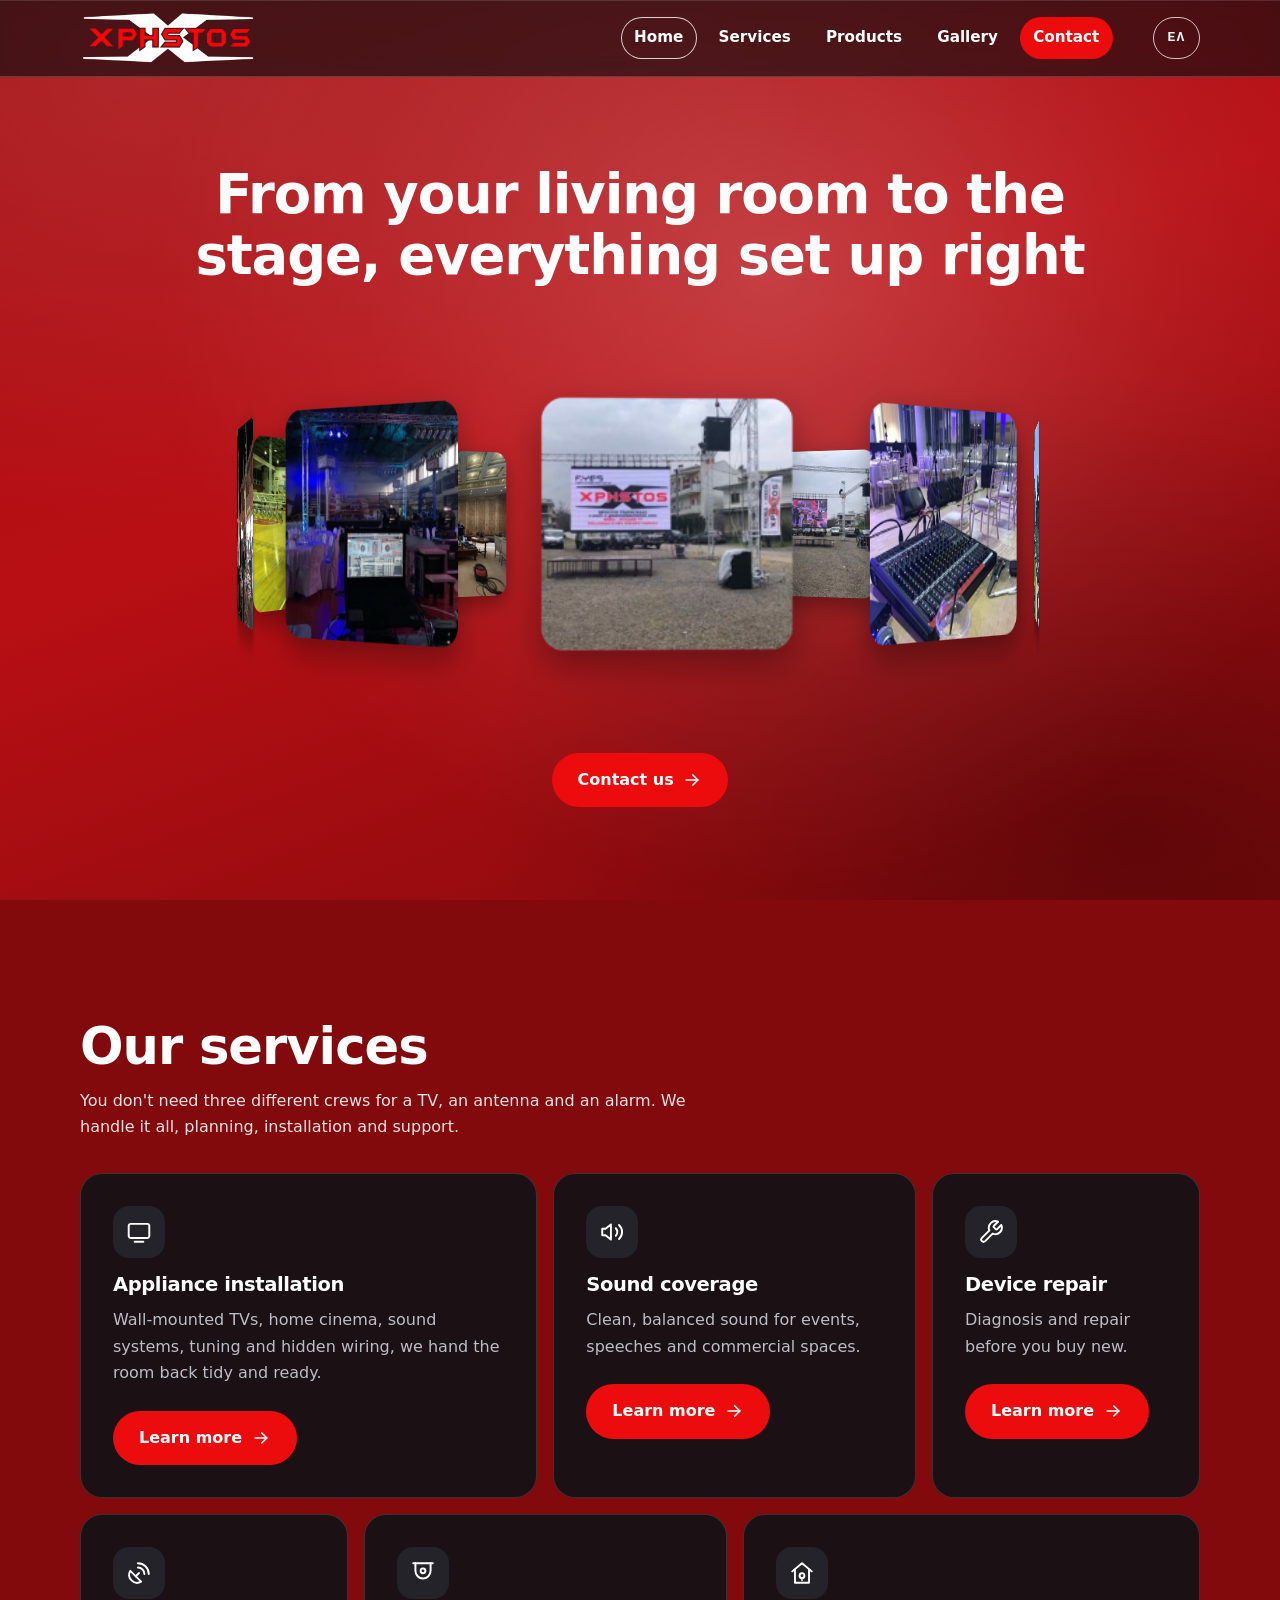
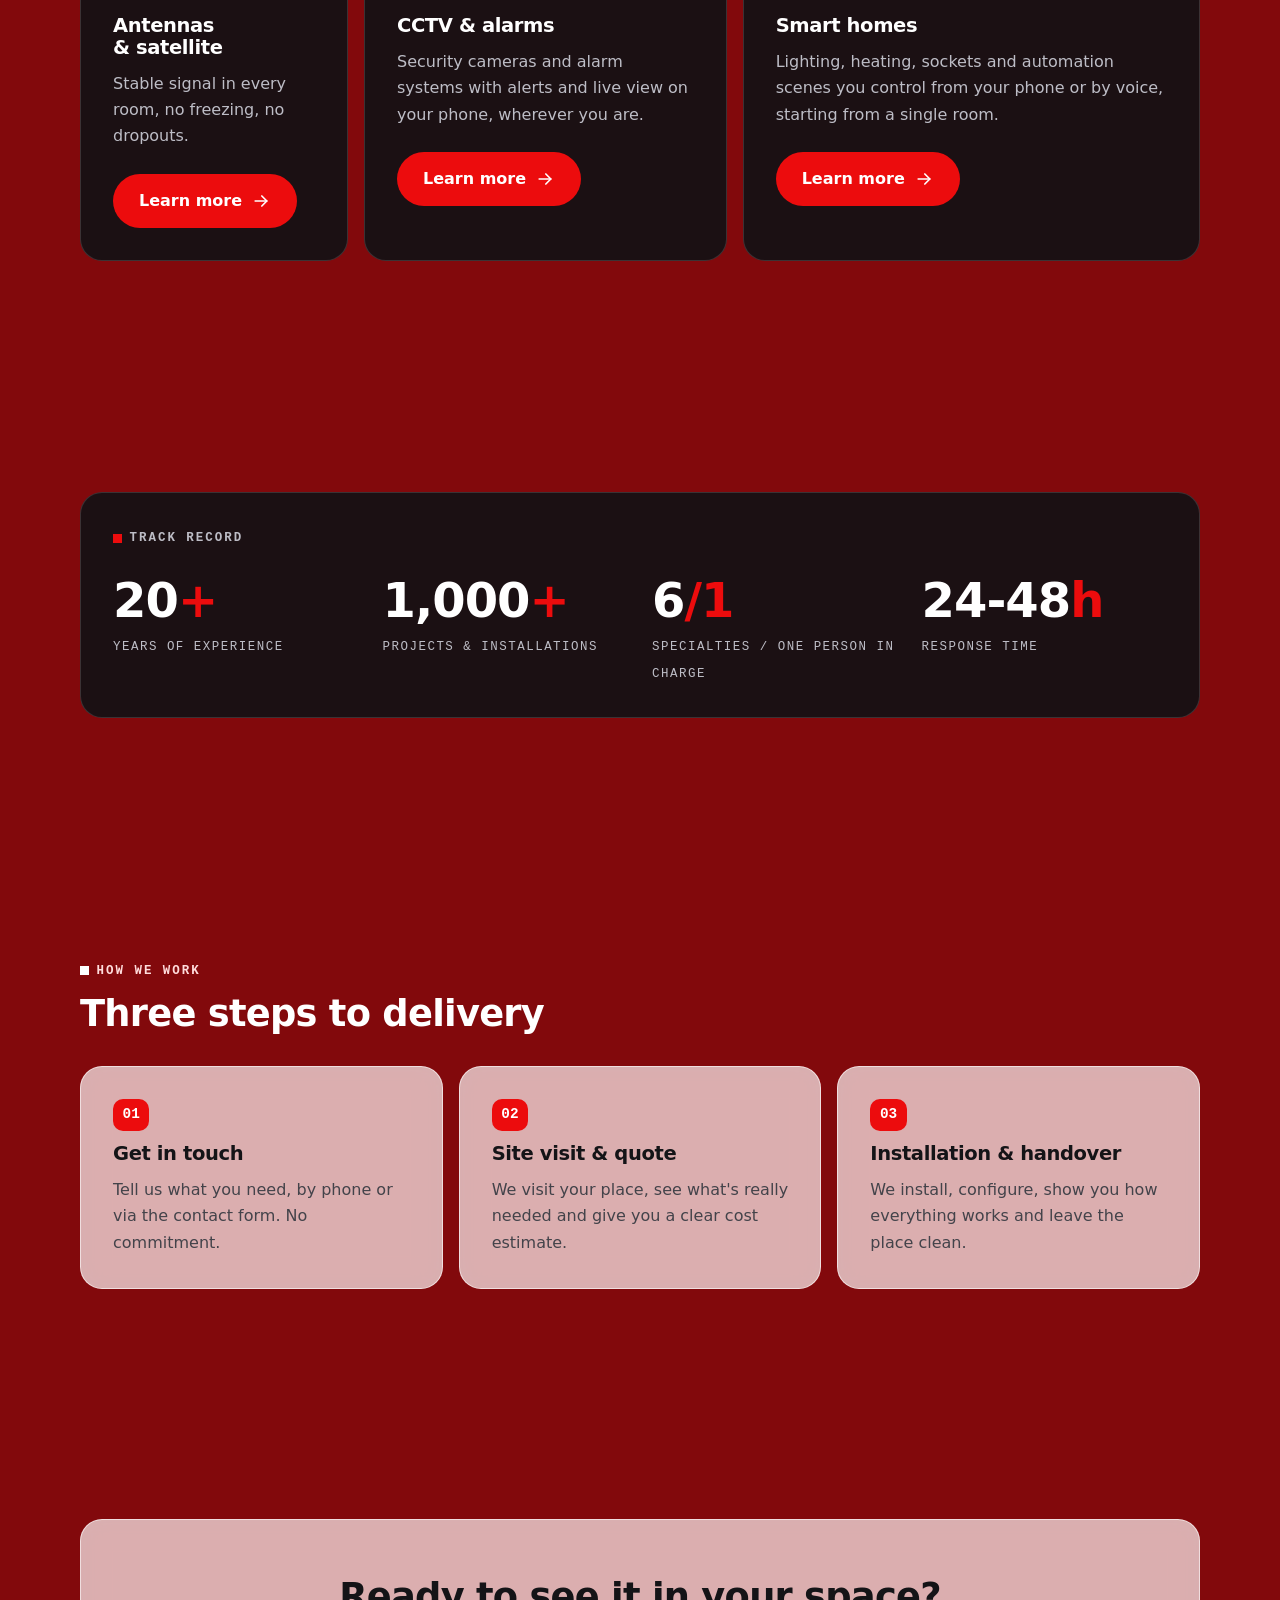
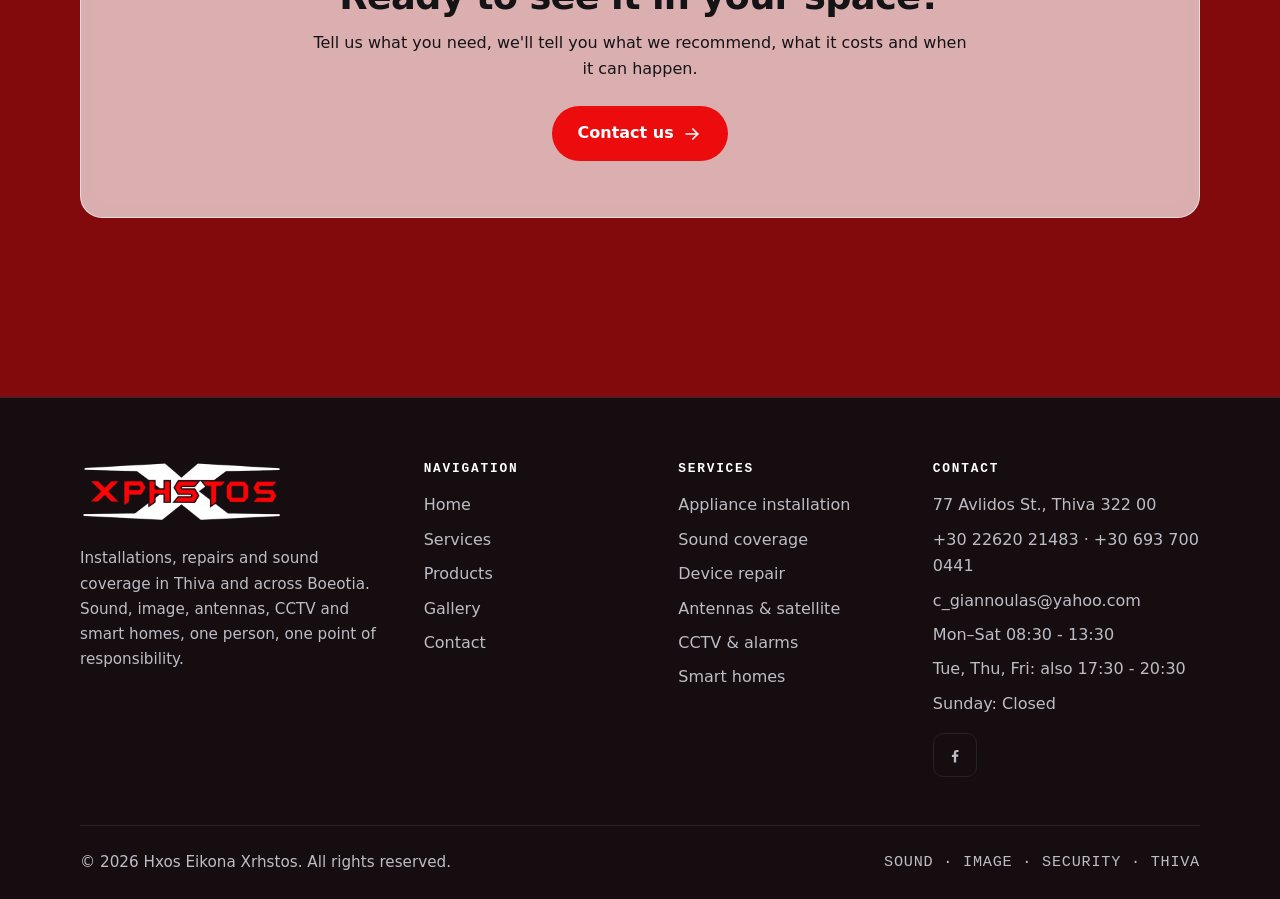
==== en/index.html @ 1051becd "Βελτιστοποίηση για αδύναμες συσκευές + συμβατότητα παλιών browsers Δοκιμές: 320/375/768/1024/1440px," ====
<!DOCTYPE html>
<html lang="en">
<head>
  <meta charset="UTF-8">
  <meta name="viewport" content="width=device-width, initial-scale=1">
  <title>Hxos Eikona Xrhstos | Appliance Installation, Antennas, CCTV &amp; Smart Homes in Thiva</title>
  <meta name="description" content="Appliance installation, sound coverage, device repair service, antenna &amp; satellite installation, CCTV, alarms and smart homes in Thiva and across Boeotia, Greece. Free on-site estimate - contact us.">
  <meta name="keywords" content="appliance installation, sound coverage, device repair service, antenna installation, satellite systems, cctv alarm, smart home, technician Thiva, Boeotia, Greece, εγκατάσταση συσκευών, ηχητικές καλύψεις, σέρβις συσκευών, κεραίες, δορυφορικά, έξυπνα σπίτια">
  <meta property="og:type" content="website">
  <meta property="og:locale" content="en_US">
  <meta property="og:title" content="Hxos Eikona Xrhstos - Sound, Image &amp; Security in Thiva">
  <meta property="og:description" content="Installations, sound coverage, repairs, antennas &amp; satellite, CCTV, alarms and smart homes in Thiva and Boeotia.">
  <meta property="og:image" content="https://nickkol191-create.github.io/hxos_eikona_xrhstos/assets/og-image.jpg">
  <meta property="og:image:width" content="1200">
  <meta property="og:image:height" content="630">
  <link rel="icon" type="image/png" href="../assets/favicon.png">
  <link rel="apple-touch-icon" href="../assets/apple-touch-icon.png">
  <link rel="stylesheet" href="../styles.css">
  <link rel="alternate" hreflang="el" href="../index.html">
  <link rel="alternate" hreflang="en" href="index.html">
  <script type="application/ld+json">
  {
    "@context": "https://schema.org",
    "@type": "LocalBusiness",
    "name": "Hxos Eikona Xrhstos",
    "alternateName": "Ήχος Εικόνα Χρήστος",
    "description": "Appliance installation, sound coverage, device repair, antenna & satellite installation, CCTV alarm systems and smart homes in Thiva, Boeotia, Greece.",
    "image": "https://nickkol191-create.github.io/hxos_eikona_xrhstos/assets/og-image.jpg",
    "telephone": "+30-22620-21483",
    "email": "c_giannoulas@yahoo.com",
    "priceRange": "€€",
    "address": {
      "@type": "PostalAddress",
      "streetAddress": "Avlidos 77",
      "addressLocality": "Thiva",
      "postalCode": "322 00",
      "addressCountry": "GR"
    },
    "geo": { "@type": "GeoCoordinates", "latitude": 38.3253, "longitude": 23.3185 },
    "areaServed": ["Thiva", "Livadeia", "Chalkida", "Schimatari", "Oinofyta", "Boeotia"],
    "openingHoursSpecification": [
      { "@type": "OpeningHoursSpecification", "dayOfWeek": ["Monday","Tuesday","Wednesday","Thursday","Friday","Saturday"], "opens": "08:30", "closes": "13:30" },
      { "@type": "OpeningHoursSpecification", "dayOfWeek": ["Tuesday","Thursday","Friday"], "opens": "17:30", "closes": "20:30" }
    ],
    "hasOfferCatalog": {
      "@type": "OfferCatalog",
      "name": "Services",
      "itemListElement": [
        { "@type": "Offer", "itemOffered": { "@type": "Service", "name": "Appliance & AV installation" } },
        { "@type": "Offer", "itemOffered": { "@type": "Service", "name": "Sound coverage for events" } },
        { "@type": "Offer", "itemOffered": { "@type": "Service", "name": "Device repair service" } },
        { "@type": "Offer", "itemOffered": { "@type": "Service", "name": "Antenna & satellite installation" } },
        { "@type": "Offer", "itemOffered": { "@type": "Service", "name": "CCTV & alarm systems" } },
        { "@type": "Offer", "itemOffered": { "@type": "Service", "name": "Smart homes" } }
      ]
    }
  }
  </script>
</head>
<body>
  <a class="skip-link" href="#main">Skip to content</a>

  <header class="site-header">
    <div class="container header-bar">
      <a class="brand" href="index.html" aria-label="Hxos Eikona Xrhstos - Home">
        <img src="../assets/logo-white.png" alt="Logo: Eikona - Hxos Xrhstos, Thiva" width="1804" height="534">
      </a>
      <input type="checkbox" id="nav-toggle" class="nav-toggle-box" aria-label="Menu">
      <label for="nav-toggle" class="nav-toggle" aria-hidden="true">
        <svg viewBox="0 0 24 24" fill="none" stroke="currentColor" stroke-width="2.2" stroke-linecap="round" aria-hidden="true"><path d="M4 7h16"/><path d="M4 12h16"/><path d="M4 17h16"/></svg>
      </label>
      <nav class="site-nav" aria-label="Main menu">
        <ul>
          <li><a href="index.html" aria-current="page">Home</a></li>
          <li><a href="services.html">Services</a></li>
          <li><a href="products.html">Products</a></li>
          <li><a href="gallery.html">Gallery</a></li>
          <li><a class="nav-cta" href="contact.html">Contact</a></li>
          <li class="nav-lang"><a class="lang-switch" href="../index.html" lang="el" hreflang="el" aria-label="Προβολή στα Ελληνικά">ΕΛ</a></li>
        </ul>
      </nav>
    </div>
  </header>

  <main id="main">

    <!-- ===== HERO ===== -->
    <section class="hero container hero-open" aria-labelledby="hero-title">
      <h1 id="hero-title">From your living room to the stage, everything set up right</h1>

          <div class="hero-carousel" role="group" aria-label="Photos from our projects, drag to rotate">
            <div class="hc-ring">
              <button class="hc-face" type="button" style="--i: 0" data-full="../assets/photos/IMG_2570.JPEG"><img src="../assets/photos/thumbs/sm/IMG_2570.jpg" srcset="../assets/photos/thumbs/sm/IMG_2570.jpg 360w, ../assets/photos/thumbs/IMG_2570.jpg 720w" sizes="(min-width: 640px) 180px, 112px" alt="Outdoor LED screen rigged on truss" width="720" height="540" decoding="async"></button>
              <button class="hc-face" type="button" style="--i: 1" data-full="../assets/photos/IMG_2572.JPEG"><img src="../assets/photos/thumbs/sm/IMG_2572.jpg" srcset="../assets/photos/thumbs/sm/IMG_2572.jpg 360w, ../assets/photos/thumbs/IMG_2572.jpg 720w" sizes="(min-width: 640px) 180px, 112px" alt="Sound mixing console in a reception hall" width="540" height="720" decoding="async"></button>
              <button class="hc-face" type="button" style="--i: 2" data-full="../assets/photos/IMG_2584.JPEG"><img src="../assets/photos/thumbs/sm/IMG_2584.jpg" srcset="../assets/photos/thumbs/sm/IMG_2584.jpg 360w, ../assets/photos/thumbs/IMG_2584.jpg 720w" sizes="(min-width: 640px) 180px, 112px" alt="Projection screen at an open-air cultural event in Thiva" width="720" height="540" decoding="async"></button>
              <button class="hc-face" type="button" style="--i: 3" data-full="../assets/photos/IMG_2581.JPEG"><img src="../assets/photos/thumbs/sm/IMG_2581.jpg" srcset="../assets/photos/thumbs/sm/IMG_2581.jpg 360w, ../assets/photos/thumbs/IMG_2581.jpg 720w" sizes="(min-width: 640px) 180px, 112px" fetchpriority="low" alt="Ajax alarm system in white with an outdoor siren" width="540" height="720" decoding="async"></button>
              <button class="hc-face" type="button" style="--i: 4" data-full="../assets/photos/IMG_2571.JPEG"><img src="../assets/photos/thumbs/sm/IMG_2571.jpg" srcset="../assets/photos/thumbs/sm/IMG_2571.jpg 360w, ../assets/photos/thumbs/IMG_2571.jpg 720w" sizes="(min-width: 640px) 180px, 112px" fetchpriority="low" alt="Outdoor LED screen with line array speakers at an event" width="720" height="540" decoding="async"></button>
              <button class="hc-face" type="button" style="--i: 5" data-full="../assets/photos/IMG_2583.JPEG"><img src="../assets/photos/thumbs/sm/IMG_2583.jpg" srcset="../assets/photos/thumbs/sm/IMG_2583.jpg 360w, ../assets/photos/thumbs/IMG_2583.jpg 720w" sizes="(min-width: 640px) 180px, 112px" fetchpriority="low" alt="DJ booth with speakers and a Let's Party neon sign" width="540" height="720" decoding="async"></button>
              <button class="hc-face" type="button" style="--i: 6" data-full="../assets/photos/IMG_2568.JPEG"><img src="../assets/photos/thumbs/sm/IMG_2568.jpg" srcset="../assets/photos/thumbs/sm/IMG_2568.jpg 360w, ../assets/photos/thumbs/IMG_2568.jpg 720w" sizes="(min-width: 640px) 180px, 112px" fetchpriority="low" alt="Video wall installation in an event hall" width="720" height="540" decoding="async"></button>
              <button class="hc-face" type="button" style="--i: 7" data-full="../assets/photos/IMG_2576.JPEG"><img src="../assets/photos/thumbs/sm/IMG_2576.jpg" srcset="../assets/photos/thumbs/sm/IMG_2576.jpg 360w, ../assets/photos/thumbs/IMG_2576.jpg 720w" sizes="(min-width: 640px) 180px, 112px" fetchpriority="low" alt="Truss towers with lighting and an LED screen in an indoor arena" width="540" height="720" decoding="async"></button>
              <button class="hc-face" type="button" style="--i: 8" data-full="../assets/photos/IMG_2579.JPEG"><img src="../assets/photos/thumbs/sm/IMG_2579.jpg" srcset="../assets/photos/thumbs/sm/IMG_2579.jpg 360w, ../assets/photos/thumbs/IMG_2579.jpg 720w" sizes="(min-width: 640px) 180px, 112px" alt="Building truss towers for an outdoor event at night" width="540" height="720" decoding="async"></button>
              <button class="hc-face" type="button" style="--i: 9" data-full="../assets/photos/IMG_2577.JPEG"><img src="../assets/photos/thumbs/sm/IMG_2577.jpg" srcset="../assets/photos/thumbs/sm/IMG_2577.jpg 360w, ../assets/photos/thumbs/IMG_2577.jpg 720w" sizes="(min-width: 640px) 180px, 112px" alt="Lighting, sound and DJ set at a sports event with a ring" width="720" height="540" decoding="async"></button>
            </div>
          </div>

      <div class="hero-cta">
        <a class="btn" href="contact.html">Contact us
          <svg viewBox="0 0 24 24" fill="none" stroke="currentColor" stroke-width="2" stroke-linecap="round" stroke-linejoin="round" aria-hidden="true"><path d="M5 12h14"/><path d="m13 6 6 6-6 6"/></svg>
        </a>
      </div>
    </section>

    <!-- ===== SERVICES BENTO ===== -->
    <section class="section container" aria-labelledby="services-title">
      <div class="section-head section-head-xl">
        <h2 id="services-title">Our services</h2>
        <p>You don't need three different crews for a TV, an antenna and an alarm. We handle it all, planning, installation and support.</p>
      </div>

      <div class="bento">
        <details class="tile tile-dark d5 svc-card" open>
          <summary class="svc-head"><span class="svc-row">
          <span class="icon-box" aria-hidden="true">
            <svg viewBox="0 0 24 24" fill="none" stroke="currentColor" stroke-width="1.8" stroke-linecap="round" stroke-linejoin="round"><rect x="2.5" y="4.5" width="19" height="13" rx="2"/><path d="M8 21h8"/></svg>
          </span>
          <h3>Appliance installation</h3>
          <svg class="svc-arrow" viewBox="0 0 24 24" fill="none" stroke="currentColor" stroke-width="2.2" stroke-linecap="round" stroke-linejoin="round" aria-hidden="true"><path d="m6 9 6 6 6-6"/></svg>
          </span></summary>
          <p class="muted">Wall-mounted TVs, home cinema, sound systems, tuning and hidden wiring, we hand the room back tidy and ready.</p>
          <a class="btn" href="services.html#appliance-installation">Learn more
            <svg viewBox="0 0 24 24" fill="none" stroke="currentColor" stroke-width="2" stroke-linecap="round" stroke-linejoin="round" aria-hidden="true"><path d="M5 12h14"/><path d="m13 6 6 6-6 6"/></svg>
          </a>
        </details>

        <details class="tile tile-dark d4 svc-card" open>
          <summary class="svc-head"><span class="svc-row">
          <span class="icon-box" aria-hidden="true">
            <svg viewBox="0 0 24 24" fill="none" stroke="currentColor" stroke-width="1.8" stroke-linecap="round" stroke-linejoin="round"><path d="M11 5 6 9H3v6h3l5 4z"/><path d="M15.5 8.5a5 5 0 0 1 0 7"/><path d="M18.5 5.5a9 9 0 0 1 0 13"/></svg>
          </span>
          <h3>Sound coverage</h3>
          <svg class="svc-arrow" viewBox="0 0 24 24" fill="none" stroke="currentColor" stroke-width="2.2" stroke-linecap="round" stroke-linejoin="round" aria-hidden="true"><path d="m6 9 6 6 6-6"/></svg>
          </span></summary>
          <p class="muted">Clean, balanced sound for events, speeches and commercial spaces.</p>
          <a class="btn" href="services.html#sound-coverage">Learn more
            <svg viewBox="0 0 24 24" fill="none" stroke="currentColor" stroke-width="2" stroke-linecap="round" stroke-linejoin="round" aria-hidden="true"><path d="M5 12h14"/><path d="m13 6 6 6-6 6"/></svg>
          </a>
        </details>

        <details class="tile tile-dark d3 svc-card" open>
          <summary class="svc-head"><span class="svc-row">
          <span class="icon-box" aria-hidden="true">
            <svg viewBox="0 0 24 24" fill="none" stroke="currentColor" stroke-width="1.8" stroke-linecap="round" stroke-linejoin="round"><path d="M14.7 6.3a1 1 0 0 0 0 1.4l1.6 1.6a1 1 0 0 0 1.4 0l3.77-3.77a6 6 0 0 1-7.94 7.94l-6.91 6.91a2.12 2.12 0 0 1-3-3l6.91-6.91a6 6 0 0 1 7.94-7.94l-3.76 3.76z"/></svg>
          </span>
          <h3>Device repair</h3>
          <svg class="svc-arrow" viewBox="0 0 24 24" fill="none" stroke="currentColor" stroke-width="2.2" stroke-linecap="round" stroke-linejoin="round" aria-hidden="true"><path d="m6 9 6 6 6-6"/></svg>
          </span></summary>
          <p class="muted">Diagnosis and repair before you buy new.</p>
          <a class="btn" href="services.html#device-repair">Learn more
            <svg viewBox="0 0 24 24" fill="none" stroke="currentColor" stroke-width="2" stroke-linecap="round" stroke-linejoin="round" aria-hidden="true"><path d="M5 12h14"/><path d="m13 6 6 6-6 6"/></svg>
          </a>
        </details>

        <details class="tile tile-dark d3 svc-card" open>
          <summary class="svc-head"><span class="svc-row">
          <span class="icon-box" aria-hidden="true">
            <svg viewBox="0 0 24 24" fill="none" stroke="currentColor" stroke-width="1.8" stroke-linecap="round" stroke-linejoin="round"><path d="M4 10a7.31 7.31 0 0 0 10 10Z"/><path d="m9 15 3-3"/><path d="M17 13a6 6 0 0 0-6-6"/><path d="M21 13A10 10 0 0 0 11 3"/></svg>
          </span>
          <h3>Antennas &amp; satellite</h3>
          <svg class="svc-arrow" viewBox="0 0 24 24" fill="none" stroke="currentColor" stroke-width="2.2" stroke-linecap="round" stroke-linejoin="round" aria-hidden="true"><path d="m6 9 6 6 6-6"/></svg>
          </span></summary>
          <p class="muted">Stable signal in every room, no freezing, no dropouts.</p>
          <a class="btn" href="services.html#antennas-satellite">Learn more
            <svg viewBox="0 0 24 24" fill="none" stroke="currentColor" stroke-width="2" stroke-linecap="round" stroke-linejoin="round" aria-hidden="true"><path d="M5 12h14"/><path d="m13 6 6 6-6 6"/></svg>
          </a>
        </details>

        <details class="tile tile-dark d4 svc-card" open>
          <summary class="svc-head"><span class="svc-row">
          <span class="icon-box" aria-hidden="true">
            <svg viewBox="0 0 24 24" fill="none" stroke="currentColor" stroke-width="1.8" stroke-linecap="round" stroke-linejoin="round"><path d="M3 3h18"/><path d="M5 3v7a7 7 0 0 0 14 0V3"/><circle cx="12" cy="10" r="2.2"/></svg>
          </span>
          <h3>CCTV &amp; alarms</h3>
          <svg class="svc-arrow" viewBox="0 0 24 24" fill="none" stroke="currentColor" stroke-width="2.2" stroke-linecap="round" stroke-linejoin="round" aria-hidden="true"><path d="m6 9 6 6 6-6"/></svg>
          </span></summary>
          <p class="muted">Security cameras and alarm systems with alerts and live view on your phone, wherever you are.</p>
          <a class="btn" href="services.html#cctv-alarm">Learn more
            <svg viewBox="0 0 24 24" fill="none" stroke="currentColor" stroke-width="2" stroke-linecap="round" stroke-linejoin="round" aria-hidden="true"><path d="M5 12h14"/><path d="m13 6 6 6-6 6"/></svg>
          </a>
        </details>

        <details class="tile tile-dark d5 svc-card" open>
          <summary class="svc-head"><span class="svc-row">
          <span class="icon-box" aria-hidden="true">
            <svg viewBox="0 0 24 24" fill="none" stroke="currentColor" stroke-width="1.8" stroke-linecap="round" stroke-linejoin="round"><path d="m3 10.5 9-7.5 9 7.5"/><path d="M5.5 8.5V21h13V8.5"/><circle cx="12" cy="14.5" r="2.2"/><path d="M12 18.5v.01"/></svg>
          </span>
          <h3>Smart homes</h3>
          <svg class="svc-arrow" viewBox="0 0 24 24" fill="none" stroke="currentColor" stroke-width="2.2" stroke-linecap="round" stroke-linejoin="round" aria-hidden="true"><path d="m6 9 6 6 6-6"/></svg>
          </span></summary>
          <p class="muted">Lighting, heating, sockets and automation scenes you control from your phone or by voice, starting from a single room.</p>
          <a class="btn" href="services.html#smart-homes">Learn more
            <svg viewBox="0 0 24 24" fill="none" stroke="currentColor" stroke-width="2" stroke-linecap="round" stroke-linejoin="round" aria-hidden="true"><path d="M5 12h14"/><path d="m13 6 6 6-6 6"/></svg>
          </a>
        </details>
      </div>
    </section>

    <!-- ===== STATS ===== -->
    <section class="section container" aria-labelledby="stats-title">
      <div class="tile tile-dark">
        <p class="eyebrow">Track record</p>
        <h2 id="stats-title" class="visually-hidden">Our experience in numbers</h2>
        <div class="stats mt-4">
          <div class="stat"><b>20<em>+</em></b><span>Years of experience</span></div>
          <div class="stat"><b>1,000<em>+</em></b><span>Projects &amp; installations</span></div>
          <div class="stat"><b>6<em>/1</em></b><span>Specialties / one person in charge</span></div>
          <div class="stat"><b>24-48<em>h</em></b><span>Response time</span></div>
        </div>
      </div>
    </section>

    <!-- ===== MINI PROCESS ===== -->
    <section class="section container" aria-labelledby="process-title">
      <div class="section-head">
        <p class="eyebrow">How we work</p>
        <h2 id="process-title">Three steps to delivery</h2>
      </div>
      <div class="bento">
        <div class="tile d4">
          <span class="step-num">01</span>
          <h3>Get in touch</h3>
          <p class="muted">Tell us what you need, by phone or via the contact form. No commitment.</p>
        </div>
        <div class="tile d4">
          <span class="step-num">02</span>
          <h3>Site visit &amp; quote</h3>
          <p class="muted">We visit your place, see what's really needed and give you a clear cost estimate.</p>
        </div>
        <div class="tile d4">
          <span class="step-num">03</span>
          <h3>Installation &amp; handover</h3>
          <p class="muted">We install, configure, show you how everything works and leave the place clean.</p>
        </div>
      </div>
    </section>

    <!-- ===== CTA ===== -->
    <section class="section container" aria-labelledby="cta-title">
      <div class="tile cta-band">
        <h2 id="cta-title">Ready to see it in your space?</h2>
        <p>Tell us what you need, we'll tell you what we recommend, what it costs and when it can happen.</p>
        <div class="btn-row">
          <a class="btn" href="contact.html">Contact us
            <svg viewBox="0 0 24 24" fill="none" stroke="currentColor" stroke-width="2" stroke-linecap="round" stroke-linejoin="round" aria-hidden="true"><path d="M5 12h14"/><path d="m13 6 6 6-6 6"/></svg>
          </a>
        </div>
      </div>
    </section>

    <!-- full-size overlay for the hero carousel -->
    <div class="hc-overlay" role="dialog" aria-modal="true" aria-label="Full-size photo" hidden>
      <img src="" alt="">
      <button class="lb-close" type="button" aria-label="Close">
        <svg viewBox="0 0 24 24" fill="none" stroke="currentColor" stroke-width="2.2" stroke-linecap="round" aria-hidden="true"><path d="M6 6l12 12"/><path d="M18 6 6 18"/></svg>
      </button>
    </div>

  </main>

  <footer class="site-footer">
    <div class="container">
      <div class="footer-grid">
        <div>
          <span class="footer-logo"><img src="../assets/logo-white.png" alt="Logo: Eikona - Hxos Xrhstos" width="1804" height="534" loading="lazy"></span>
          <p>Installations, repairs and sound coverage in Thiva and across Boeotia. Sound, image, antennas, CCTV and smart homes, one person, one point of responsibility.</p>
        </div>
        <nav aria-label="Footer navigation">
          <h4>Navigation</h4>
          <ul>
            <li><a href="index.html">Home</a></li>
            <li><a href="services.html">Services</a></li>
            <li><a href="products.html">Products</a></li>
            <li><a href="gallery.html">Gallery</a></li>
            <li><a href="contact.html">Contact</a></li>
          </ul>
        </nav>
        <nav aria-label="Footer services">
          <h4>Services</h4>
          <ul>
            <li><a href="services.html#appliance-installation">Appliance installation</a></li>
            <li><a href="services.html#sound-coverage">Sound coverage</a></li>
            <li><a href="services.html#device-repair">Device repair</a></li>
            <li><a href="services.html#antennas-satellite">Antennas &amp; satellite</a></li>
            <li><a href="services.html#cctv-alarm">CCTV &amp; alarms</a></li>
            <li><a href="services.html#smart-homes">Smart homes</a></li>
          </ul>
        </nav>
        <div>
          <h4>Contact</h4>
          <ul>
            <li>77 Avlidos St., Thiva 322 00</li>
            <li><a href="tel:+302262021483">+30 22620 21483</a> · <a href="tel:+306937000441">+30 693 700 0441</a></li>
            <li><a href="mailto:c_giannoulas@yahoo.com">c_giannoulas@yahoo.com</a></li>
            <li>Mon–Sat 08:30 - 13:30</li>
            <li>Tue, Thu, Fri: also 17:30 - 20:30</li>
            <li>Sunday: Closed</li>
          </ul>
          <div class="social-row">
            <a href="https://www.facebook.com/hxosxristos/?locale=el_GR" target="_blank" rel="noopener" aria-label="Facebook">
              <svg viewBox="0 0 24 24" aria-hidden="true"><path fill="currentColor" d="M13.4 21v-6.9h2.3l.35-2.7H13.4V9.7c0-.78.22-1.31 1.34-1.31h1.43V5.97c-.25-.03-1.1-.11-2.08-.11-2.06 0-3.47 1.26-3.47 3.57v2.27H8.3v2.7h2.32V21Z"/></svg>
            </a>
          </div>
        </div>
      </div>
      <div class="footer-bottom">
        <p>© 2026 Hxos Eikona Xrhstos. All rights reserved.</p>
        <p class="mono">SOUND · IMAGE · SECURITY · THIVA</p>
      </div>
    </div>
  </footer>
  <script src="../assets/js/glass.js" defer></script>
  <script src="../assets/js/hero-carousel.js" defer></script>
</body>
</html>
---- styles.css ----
/* ============================================================
   ΗΧΟΣ ΕΙΚΟΝΑ ΧΡΗΣΤΟΣ - styles.css
   Bento grid · professional / minimalist · mobile-first
   ------------------------------------------------------------
   DESIGN TOKENS - swap in your own design-system values here.
   ============================================================ */

:root {
  /* ---- Colors ---------------------------------------------- */
  --clr-bg:            #f4f4f1;   /* page canvas */
  --clr-surface:       #ffffff;   /* bento cards */
  --clr-surface-soft:  #faf9f6;   /* quiet card variant */
  --clr-ink:           #141417;   /* primary text */
  --clr-ink-soft:      #52525a;   /* secondary text */
  --clr-line:          #e4e3dd;   /* hairline borders */
  --clr-accent:        #ec0c0d;   /* brand red (from the logo) */
  --clr-accent-deep:   #9e0b10;   /* red for small text / hover */
  --clr-accent-tint:   rgba(236, 12, 13, 0.07); /* icon chips */
  --clr-dark:          #141417;   /* dark tiles / footer */
  --clr-dark-soft:     #232329;   /* dark tile inner surfaces */
  --clr-on-dark:       #ffffff;
  --clr-on-dark-soft:  #bdbdc6;

  /* ---- Fonts ------------------------------------------------ */
  --font-display: "Segoe UI", system-ui, -apple-system, "Helvetica Neue", Arial, sans-serif;
  --font-body:    "Segoe UI", system-ui, -apple-system, "Helvetica Neue", Arial, sans-serif;
  --font-mono:    "Cascadia Code", Consolas, "SF Mono", "Courier New", monospace;

  /* ---- Spacing ---------------------------------------------- */
  --sp-1: 0.25rem;
  --sp-2: 0.5rem;
  --sp-3: 0.75rem;
  --sp-4: 1rem;
  --sp-5: 1.5rem;
  --sp-6: 2rem;
  --sp-7: 3rem;
  --sp-8: 4.5rem;
  --gap:  1rem;               /* bento grid gap */
  --container: 74rem;

  /* ---- Border radius ---------------------------------------- */
  --rad-sm:   10px;
  --rad-md:   16px;
  --rad-lg:   22px;
  --rad-pill: 999px;

  /* ---- Effects ----------------------------------------------- */
  --border: 1px solid var(--clr-line);
  --shadow-soft: 0 1px 2px rgba(20, 20, 23, 0.05), 0 10px 28px rgba(20, 20, 23, 0.07);
  --speed: 200ms;
}

/* ============================================================
   RESET / BASE
   ============================================================ */

*,
*::before,
*::after { box-sizing: border-box; }

* { margin: 0; }

@media (prefers-reduced-motion: no-preference) {
  html { scroll-behavior: smooth; }
}

body {
  font-family: var(--font-body);
  font-size: 1rem;
  line-height: 1.65;
  color: var(--clr-ink);
  background: var(--clr-bg);
  -webkit-font-smoothing: antialiased;
}

img,
svg { display: block; max-width: 100%; }

img { height: auto; }

a { color: var(--clr-accent-deep); text-underline-offset: 3px; }

a:hover { color: var(--clr-ink); }

ul[class],
ol[class],
.site-nav ul,
.site-footer ul { list-style: none; padding: 0; }

::selection { background: var(--clr-accent); color: #fff; }

:focus-visible {
  outline: 3px solid currentColor;
  outline-offset: 3px;
  border-radius: 4px;
}

@media (prefers-reduced-motion: reduce) {
  *,
  *::before,
  *::after {
    animation-duration: 0.01ms !important;
    transition-duration: 0.01ms !important;
  }
}

/* ============================================================
   TYPOGRAPHY
   ============================================================ */

h1, h2, h3, h4 {
  font-family: var(--font-display);
  line-height: 1.12;
  letter-spacing: -0.02em;
  font-weight: 800;
  text-wrap: balance;
}

h1 { font-size: clamp(2.1rem, 5.5vw, 3.4rem); }
h2 { font-size: clamp(1.6rem, 3.5vw, 2.3rem); }
h3 { font-size: 1.22rem; }
h4 { font-size: 1.05rem; }

p  { max-width: 65ch; }

.eyebrow {
  display: inline-flex;
  align-items: center;
  gap: 0.6em;
  font-family: var(--font-mono);
  font-size: 0.78rem;
  font-weight: 600;
  letter-spacing: 0.16em;
  text-transform: uppercase;
  color: var(--clr-accent-deep);
  margin-bottom: var(--sp-3);
}

.eyebrow::before {
  content: "";
  width: 9px;
  height: 9px;
  background: var(--clr-accent);
  flex-shrink: 0;
}

.visually-hidden {
  position: absolute;
  width: 1px;
  height: 1px;
  padding: 0;
  margin: -1px;
  overflow: hidden;
  clip: rect(0 0 0 0);
  white-space: nowrap;
  border: 0;
}

/* ============================================================
   LAYOUT HELPERS
   ============================================================ */

.container {
  max-width: var(--container);
  margin-inline: auto;
  padding-inline: clamp(1rem, 4vw, 2rem);
}

.section { padding-block: clamp(4rem, 9vw, 7.5rem); }

.section-head { max-width: 46rem; margin-bottom: var(--sp-6); }

.section-head p { margin-top: var(--sp-3); color: var(--clr-ink-soft); }

/* ============================================================
   SKIP LINK
   ============================================================ */

.skip-link {
  position: absolute;
  top: -100%;
  left: var(--sp-4);
  z-index: 100;
  background: var(--clr-ink);
  color: #fff;
  padding: var(--sp-3) var(--sp-5);
  border-radius: 0 0 var(--rad-sm) var(--rad-sm);
  text-decoration: none;
  font-weight: 700;
}

.skip-link:focus { top: 0; color: #fff; }

/* ============================================================
   HEADER / NAV
   ============================================================ */

.site-header {
  position: sticky;
  top: 0;
  z-index: 50;
  background: var(--clr-bg);
  border-bottom: var(--border);
}

.header-bar {
  display: flex;
  flex-wrap: wrap;
  align-items: center;
  gap: var(--sp-2) var(--sp-5);
  padding-block: var(--sp-3);
}

.brand { display: inline-flex; border-radius: var(--rad-sm); }

.brand img { height: 52px; width: auto; }

.site-nav { flex: 1 1 100%; }

.site-nav ul {
  display: flex;
  align-items: center;
  gap: var(--sp-1);
  overflow-x: auto;
  -webkit-overflow-scrolling: touch;
  padding-bottom: var(--sp-1);
}

.site-nav a {
  display: inline-block;
  white-space: nowrap;
  padding: 0.55rem 0.85rem;
  border-radius: var(--rad-pill);
  font-weight: 600;
  font-size: 0.95rem;
  text-decoration: none;
  color: var(--clr-ink);
  transition: background-color var(--speed), color var(--speed);
}

.site-nav a:hover { background: var(--clr-line); color: var(--clr-ink); }

.site-nav a[aria-current="page"] {
  color: var(--clr-accent-deep);
  box-shadow: inset 0 0 0 1px var(--clr-accent-deep);
}

.site-nav .nav-cta {
  background: var(--clr-accent);
  color: #fff;
}

.site-nav .nav-cta:hover { background: var(--clr-accent-deep); color: #fff; }

.site-nav .nav-cta[aria-current="page"] {
  color: #fff;
  box-shadow: inset 0 0 0 2px var(--clr-ink);
}

.site-nav .lang-switch {
  font-family: var(--font-mono);
  font-size: 0.82rem;
  font-weight: 700;
  letter-spacing: 0.08em;
  border: 1.5px solid var(--clr-ink);
  margin-left: var(--sp-2);
}

.site-nav .lang-switch:hover { background: var(--clr-ink); color: #fff; }

@media (min-width: 920px) {
  .site-nav { flex: 0 1 auto; margin-left: auto; }
  .site-nav ul { overflow: visible; padding-bottom: 0; }
}

/* ============================================================
   BUTTONS
   ============================================================ */

.btn {
  display: inline-flex;
  align-items: center;
  justify-content: center;
  gap: 0.55em;
  min-height: 48px;
  padding: 0.75rem 1.5rem;
  border-radius: var(--rad-pill);
  border: 2px solid transparent;
  font: inherit;
  font-weight: 700;
  text-decoration: none;
  cursor: pointer;
  background: var(--clr-accent);
  color: #fff;
  transition: background-color var(--speed), color var(--speed), border-color var(--speed);
}

.btn:hover { background: var(--clr-accent-deep); color: #fff; }

.btn svg { width: 20px; height: 20px; }

.btn-ghost {
  background: transparent;
  border-color: var(--clr-ink);
  color: var(--clr-ink);
}

.btn-ghost:hover { background: var(--clr-ink); color: #fff; }

.btn-light {
  background: #fff;
  color: var(--clr-ink);
}

.btn-light:hover { background: var(--clr-line); color: var(--clr-ink); }

.btn-row {
  display: flex;
  flex-wrap: wrap;
  gap: var(--sp-3);
  margin-top: var(--sp-5);
}

/* ============================================================
   BENTO GRID
   ============================================================ */

.bento {
  display: grid;
  gap: var(--gap);
  grid-template-columns: 1fr;
}

@media (min-width: 640px) {
  .bento { grid-template-columns: repeat(6, 1fr); }
  .bento > * { grid-column: span 6; }
  .t3 { grid-column: span 3 !important; }
  .d3, .d4 { grid-column: span 3 !important; }
}

@media (min-width: 1000px) {
  .bento { grid-template-columns: repeat(12, 1fr); }
  .bento > * { grid-column: span 12; }
  .d3  { grid-column: span 3 !important; }
  .d4  { grid-column: span 4 !important; }
  .d5  { grid-column: span 5 !important; }
  .d6  { grid-column: span 6 !important; }
  .d7  { grid-column: span 7 !important; }
  .d8  { grid-column: span 8 !important; }
  .d9  { grid-column: span 9 !important; }
  .d12 { grid-column: span 12 !important; }
  .rows2 { grid-row: span 2; }
}

/* ---- Tiles -------------------------------------------------- */

.tile {
  background: var(--clr-surface);
  border: var(--border);
  border-radius: var(--rad-lg);
  padding: clamp(1.25rem, 3vw, 2rem);
  transition: border-color var(--speed), box-shadow var(--speed);
}

.tile-soft { background: var(--clr-surface-soft); }

.tile-dark {
  background: var(--clr-dark);
  border-color: var(--clr-dark);
  color: var(--clr-on-dark);
}

.tile-dark .muted,
.tile-dark p { color: var(--clr-on-dark-soft); }

.tile-dark a { color: #fff; }

.tile-red {
  background: var(--clr-accent);
  border-color: var(--clr-accent);
  color: #fff;
}

.tile-red p { color: rgba(255, 255, 255, 0.88); }

.tile-img {
  padding: 0;
  overflow: hidden;
  min-height: 240px;
  position: relative;
}

.tile-img img {
  position: absolute;
  inset: 0;
  width: 100%;
  height: 100%;
  object-fit: cover;
}

.tile-link { display: block; text-decoration: none; color: inherit; cursor: pointer; }

a.tile:hover,
.tile-link:hover {
  border-color: var(--clr-ink);
  box-shadow: var(--shadow-soft);
  color: inherit;
}

.tile h2,
.tile h3 { margin-bottom: var(--sp-3); }

.tile p + p { margin-top: var(--sp-3); }

.muted { color: var(--clr-ink-soft); }

/* ---- Icon chip ---------------------------------------------- */

.icon-box {
  display: inline-flex;
  align-items: center;
  justify-content: center;
  width: 52px;
  height: 52px;
  border-radius: var(--rad-md);
  background: var(--clr-accent-tint);
  color: var(--clr-accent);
  margin-bottom: var(--sp-4);
}

.icon-box svg { width: 26px; height: 26px; }

.tile-dark .icon-box { background: var(--clr-dark-soft); color: #fff; }

/* ---- Text link with arrow ----------------------------------- */

.text-link {
  display: inline-flex;
  align-items: center;
  gap: 0.4em;
  font-weight: 700;
  text-decoration: none;
  color: var(--clr-accent-deep);
  margin-top: var(--sp-4);
}

.text-link svg { width: 18px; height: 18px; transition: translate var(--speed); }

.text-link:hover { color: var(--clr-ink); }

.text-link:hover svg { translate: 4px 0; }

/* ---- Chips --------------------------------------------------- */

.chip-row {
  display: flex;
  flex-wrap: wrap;
  gap: var(--sp-2);
}

.chip {
  display: inline-block;
  padding: 0.65rem 1.2rem;
  border: var(--border);
  border-radius: var(--rad-pill);
  background: var(--clr-surface);
  font-family: var(--font-mono);
  font-size: 0.98rem;
  text-decoration: none;
  color: var(--clr-ink);
  cursor: pointer;
  transition: border-color var(--speed), background-color var(--speed);
}

.tile-dark .chip { background: #fff; }

.chip:hover { border-color: var(--clr-accent); color: var(--clr-accent-deep); }

/* ============================================================
   HERO
   ============================================================ */

.hero {
  padding-top: clamp(3rem, 7vw, 5.5rem);
  padding-bottom: clamp(3rem, 8vw, 6rem);
}

.page-hero { padding-top: clamp(1.5rem, 4vw, 3rem); }

.page-hero .tile { padding: clamp(1.75rem, 4vw, 3rem); }

/* ============================================================
   STATS
   ============================================================ */

.stats {
  display: grid;
  gap: var(--sp-6) var(--sp-5);
  grid-template-columns: repeat(2, 1fr);
}

@media (min-width: 1000px) {
  .stats { grid-template-columns: repeat(4, 1fr); }
}

.stat b {
  display: block;
  font-family: var(--font-display);
  font-size: clamp(2.1rem, 4vw, 3rem);
  font-weight: 800;
  letter-spacing: -0.02em;
  line-height: 1;
  margin-bottom: var(--sp-2);
}

.stat b em { font-style: normal; color: var(--clr-accent); }

.stat span {
  font-family: var(--font-mono);
  font-size: 0.78rem;
  letter-spacing: 0.12em;
  text-transform: uppercase;
  color: var(--clr-on-dark-soft);
}

.tile:not(.tile-dark) .stat span { color: var(--clr-ink-soft); }

/* ============================================================
   PROCESS TIMELINE
   ============================================================ */

.timeline {
  counter-reset: step;
  display: grid;
  gap: var(--gap);
}

.timeline li {
  counter-increment: step;
  background: var(--clr-surface);
  border: var(--border);
  border-radius: var(--rad-md);
  padding: var(--sp-5);
}

.timeline li::before {
  content: "0" counter(step);
  display: inline-block;
  font-family: var(--font-mono);
  font-weight: 700;
  font-size: 0.9rem;
  color: #fff;
  background: var(--clr-accent);
  padding: 0.25rem 0.6rem;
  border-radius: var(--rad-sm);
  margin-bottom: var(--sp-3);
}

.timeline h3 { font-size: 1.05rem; margin-bottom: var(--sp-2); }

.timeline p { font-size: 0.95rem; color: var(--clr-ink-soft); }

@media (min-width: 640px) {
  .timeline { grid-template-columns: repeat(2, 1fr); }
}

@media (min-width: 1000px) {
  .timeline { grid-template-columns: repeat(5, 1fr); }
}

/* ============================================================
   FAQ (CSS-only accordion)
   ============================================================ */

.faq details {
  background: var(--clr-surface);
  border: var(--border);
  border-radius: var(--rad-md);
}

.faq details + details { margin-top: var(--sp-3); }

.faq summary {
  display: flex;
  align-items: center;
  justify-content: space-between;
  gap: var(--sp-4);
  padding: var(--sp-5);
  font-weight: 700;
  cursor: pointer;
  list-style: none;
  border-radius: inherit;
}

.faq summary::-webkit-details-marker { display: none; }

.faq summary::after {
  content: "+";
  font-family: var(--font-mono);
  font-size: 1.5rem;
  line-height: 1;
  color: var(--clr-accent);
  flex-shrink: 0;
}

.faq details[open] summary::after { content: "−"; }

.faq .faq-body {
  padding: 0 var(--sp-5) var(--sp-5);
  color: var(--clr-ink-soft);
}

/* ============================================================
   COMPARISON TABLE
   ============================================================ */

.table-scroll {
  overflow-x: auto;
  background: var(--clr-surface);
  border: var(--border);
  border-radius: var(--rad-lg);
}

.compare {
  width: 100%;
  min-width: 560px;
  border-collapse: collapse;
}

.compare th,
.compare td {
  padding: 0.95rem 1.25rem;
  text-align: left;
  border-bottom: var(--border);
}

.compare tbody tr:last-child th,
.compare tbody tr:last-child td { border-bottom: 0; }

.compare thead th {
  font-family: var(--font-mono);
  font-size: 0.78rem;
  letter-spacing: 0.12em;
  text-transform: uppercase;
  color: var(--clr-ink-soft);
}

.compare tbody th { font-weight: 600; }

.compare .col-us { background: var(--clr-accent-tint); }

.compare thead .col-us { color: var(--clr-accent-deep); }

.compare .yes { color: var(--clr-accent-deep); }

.compare .yes svg { width: 20px; height: 20px; }

.compare .no { color: var(--clr-ink-soft); }

/* ============================================================
   TESTIMONIALS
   ============================================================ */

.quote-tile { display: flex; flex-direction: column; }

.quote-tile blockquote {
  flex: 1;
  font-size: 1.02rem;
  color: var(--clr-ink);
}

.quote-tile blockquote::before {
  content: "“";
  display: block;
  font-family: var(--font-display);
  font-size: 2.6rem;
  font-weight: 800;
  line-height: 0.6;
  color: var(--clr-accent);
  margin-bottom: var(--sp-3);
}

.quote-tile figcaption {
  margin-top: var(--sp-4);
  padding-top: var(--sp-4);
  border-top: var(--border);
  font-family: var(--font-mono);
  font-size: 0.82rem;
  color: var(--clr-ink-soft);
}

.quote-tile figcaption b { color: var(--clr-ink); }

/* ============================================================
   FORMS
   ============================================================ */

.form-grid {
  display: grid;
  gap: var(--sp-4);
  grid-template-columns: 1fr;
}

@media (min-width: 640px) {
  .form-grid { grid-template-columns: 1fr 1fr; }
  .form-grid .full { grid-column: 1 / -1; }
}

.field label {
  display: block;
  font-weight: 700;
  font-size: 0.95rem;
  margin-bottom: var(--sp-2);
}

.field label .req { color: var(--clr-accent); }

.field input,
.field select,
.field textarea {
  width: 100%;
  font: inherit;
  color: var(--clr-ink);
  background: var(--clr-surface);
  border: 1.5px solid var(--clr-line);
  border-radius: var(--rad-sm);
  padding: 0.75rem 0.9rem;
  min-height: 48px;
  transition: border-color var(--speed);
}

.field textarea { min-height: 140px; resize: vertical; }

.field input:hover,
.field select:hover,
.field textarea:hover { border-color: var(--clr-ink-soft); }

.field input:focus-visible,
.field select:focus-visible,
.field textarea:focus-visible {
  outline: 3px solid var(--clr-accent);
  outline-offset: 1px;
  border-color: var(--clr-accent);
}

.form-note {
  font-size: 0.88rem;
  color: var(--clr-ink-soft);
  margin-top: var(--sp-3);
}

/* ---- Contact info list --------------------------------------- */

.info-list { display: grid; gap: var(--sp-4); }

.info-list li { display: flex; gap: var(--sp-4); align-items: flex-start; }

.info-list svg {
  width: 22px;
  height: 22px;
  flex-shrink: 0;
  margin-top: 3px;
  color: var(--clr-accent);
}

.info-list b { display: block; }

.info-list span,
.info-list a { color: var(--clr-ink-soft); }

/* ============================================================
   CTA BAND
   ============================================================ */

.cta-band {
  text-align: center;
  padding: clamp(2rem, 6vw, 3.5rem);
}

.cta-band h2 { margin-bottom: var(--sp-3); }

.cta-band p { margin-inline: auto; }

.cta-band .btn-row { justify-content: center; }

/* ============================================================
   NOTICE TILE (dashed)
   ============================================================ */

.tile-notice {
  border: 2px dashed var(--clr-accent);
  background: var(--clr-accent-tint);
}

.tile-notice h2,
.tile-notice h3 { color: var(--clr-accent-deep); }

/* ============================================================
   FOOTER
   ============================================================ */

.site-footer {
  background: var(--clr-dark);
  color: var(--clr-on-dark-soft);
  margin-top: clamp(2rem, 6vw, 4rem);
  padding-block: clamp(2.5rem, 6vw, 4rem) 0;
}

.footer-grid {
  display: grid;
  gap: var(--sp-6);
  grid-template-columns: 1fr;
  padding-bottom: var(--sp-7);
}

@media (min-width: 640px) {
  .footer-grid { grid-template-columns: 1fr 1fr; }
}

@media (min-width: 1000px) {
  .footer-grid { grid-template-columns: 1.4fr 1fr 1fr 1.2fr; }
}

.footer-logo {
  display: inline-block;
  background: #fff;
  border-radius: var(--rad-md);
  padding: var(--sp-3);
  margin-bottom: var(--sp-4);
}

.footer-logo img { height: 56px; width: auto; }

.site-footer h4 {
  color: #fff;
  font-family: var(--font-mono);
  font-size: 0.8rem;
  font-weight: 600;
  letter-spacing: 0.14em;
  text-transform: uppercase;
  margin-bottom: var(--sp-4);
}

.site-footer ul { display: grid; gap: var(--sp-2); }

.site-footer a { color: var(--clr-on-dark-soft); text-decoration: none; }

.site-footer a:hover { color: #fff; text-decoration: underline; }

.site-footer p { font-size: 0.95rem; }

.social-row {
  display: flex;
  gap: var(--sp-3);
  margin-top: var(--sp-4);
}

.social-row a {
  display: inline-flex;
  align-items: center;
  justify-content: center;
  width: 44px;
  height: 44px;
  border: 1px solid var(--clr-dark-soft);
  border-radius: var(--rad-sm);
  color: var(--clr-on-dark-soft);
  transition: border-color var(--speed), color var(--speed);
}

.social-row a:hover { border-color: var(--clr-accent); color: #fff; }

.social-row svg { width: 20px; height: 20px; }

.footer-bottom {
  border-top: 1px solid var(--clr-dark-soft);
  padding-block: var(--sp-5);
  display: flex;
  flex-wrap: wrap;
  gap: var(--sp-2) var(--sp-5);
  justify-content: space-between;
  font-size: 0.88rem;
}

.footer-bottom .mono { font-family: var(--font-mono); letter-spacing: 0.05em; }

/* ---- Step number badge (mini process) ------------------------ */

.step-num {
  display: inline-block;
  font-family: var(--font-mono);
  font-weight: 700;
  font-size: 0.9rem;
  color: #fff;
  background: var(--clr-accent);
  padding: 0.25rem 0.6rem;
  border-radius: var(--rad-sm);
  margin-bottom: var(--sp-3);
}

/* Red-on-dark fails contrast: lighten eyebrows inside dark tiles */
.tile-dark .eyebrow { color: var(--clr-on-dark-soft); }

.tile-red .eyebrow { color: #fff; }
.tile-red .eyebrow::before { background: #fff; }

/* ============================================================
   SMALL UTILITIES
   ============================================================ */

.mt-2 { margin-top: var(--sp-2); }
.mt-4 { margin-top: var(--sp-4); }
.mt-5 { margin-top: var(--sp-5); }
.mt-6 { margin-top: var(--sp-6); }
.mb-4 { margin-bottom: var(--sp-4); }

.list-check { display: grid; gap: var(--sp-2); }

.list-check li {
  display: flex;
  gap: var(--sp-3);
  align-items: flex-start;
}

.list-check svg {
  width: 20px;
  height: 20px;
  flex-shrink: 0;
  margin-top: 4px;
  color: var(--clr-accent);
}

/* ============================================================
   RED LIQUID-GLASS THEME + POLISH (overrides)
   ------------------------------------------------------------
   The cursor spotlight position (--mx/--my) is set by
   assets/js/glass.js; without JS it stays at the default spot.
   ============================================================ */

:root {
  --mx: 60vw;
  --my: 30vh;
  --glass-deep: #82090c;
  --glass-mid: #b80f14;
  /* secondary text darkened for readability on foggy glass */
  --clr-ink-soft: #43434a;
}

body { background: var(--glass-deep); }

body::before {
  content: "";
  position: fixed;
  top: 0;
  left: 0;
  width: 100vw;
  height: 100vh;   /* σταθερό στρώμα φόντου */
  height: 100lvh;  /* δεν αλλάζει μέγεθος όταν κρύβεται η μπάρα διεύθυνσης */
  z-index: -1;
  background:
    radial-gradient(1100px 750px at 12% 8%, rgba(255, 255, 255, 0.10), transparent 60%),
    radial-gradient(1000px 700px at 88% 92%, rgba(0, 0, 0, 0.30), transparent 65%),
    linear-gradient(160deg, #a30e12, var(--glass-mid) 45%, var(--glass-deep));
}

/* το φως που ακολουθεί τον κέρσορα: δικό του στρώμα που κινείται μόνο με
   transform (στον compositor, χωρίς repaint), και μόνο όπου υπάρχει ποντίκι */
@media (hover: hover) and (pointer: fine) {
  body::after {
    content: "";
    position: fixed;
    top: -900px;
    left: -900px;
    width: 1800px;
    height: 1800px;
    z-index: -1;
    pointer-events: none;
    transform: translate3d(var(--mx), var(--my), 0);
    will-change: transform;
    background: radial-gradient(circle 900px at center, rgba(255, 255, 255, 0.20), rgba(255, 255, 255, 0.05) 45%, transparent 70%);
  }
}

/* ---- glassy surfaces ----------------------------------------- */

.tile {
  background: rgba(255, 255, 255, 0.68);
  border-color: rgba(255, 255, 255, 0.6);
  -webkit-backdrop-filter: blur(14px) saturate(1.15);
  backdrop-filter: blur(14px) saturate(1.15);
}

.tile-soft { background: rgba(255, 255, 255, 0.58); }

.tile-dark {
  background: rgba(18, 18, 21, 0.92);
  border-color: rgba(255, 255, 255, 0.14);
}

.tile-red {
  background: var(--clr-accent-deep);
  border-color: rgba(255, 255, 255, 0.5);
}

.tile-notice {
  border: 2px dashed rgba(255, 255, 255, 0.85);
  background: rgba(255, 255, 255, 0.62);
  -webkit-backdrop-filter: blur(14px) saturate(1.15);
  backdrop-filter: blur(14px) saturate(1.15);
}

.faq details,
.timeline li,
.table-scroll { background: rgba(255, 255, 255, 0.72); }

.chip { background: rgba(255, 255, 255, 0.75); }

/* ---- text sitting directly on the red background -------------- */

.section-head h2 { color: #fff; }
.section-head p { color: rgba(255, 255, 255, 0.88); }
.section-head .eyebrow { color: #ffdcdc; }
.section-head .eyebrow::before { background: #fff; }

.section > .text-link { color: #fff; }
.section > .text-link:hover { color: rgba(255, 255, 255, 0.75); }

/* ---- header: whiteish glass ------------------------------------ */

.site-header {
  background: rgba(15, 15, 18, 0.68);
  -webkit-backdrop-filter: blur(10px) saturate(1.2);
  backdrop-filter: blur(10px) saturate(1.2);
  border-bottom: 1px solid rgba(255, 255, 255, 0.18);
  box-shadow: inset 0 1px 0 rgba(255, 255, 255, 0.12);
}

@media (min-width: 920px) {
  .site-nav ul { gap: var(--sp-2); }
  .site-nav .lang-switch { margin-left: var(--sp-6); }
}

.site-nav a { color: #fff; }
.site-nav a:hover { background: rgba(255, 255, 255, 0.14); color: #fff; }

.site-nav a[aria-current="page"] {
  color: #fff;
  box-shadow: inset 0 0 0 1px rgba(255, 255, 255, 0.8);
}

.site-nav .nav-cta { background: var(--clr-accent); color: #fff; }
.site-nav .nav-cta:hover { background: var(--clr-accent-deep); color: #fff; }

.site-nav .nav-cta[aria-current="page"] {
  color: #fff;
  box-shadow: inset 0 0 0 2px #fff;
}

.site-nav .lang-switch { border-color: rgba(255, 255, 255, 0.75); color: #fff; }
.site-nav .lang-switch:hover { background: #fff; color: var(--clr-ink); }

/* ---- mobile: hamburger menu ------------------------------------ */

.nav-toggle-box {
  position: absolute;
  opacity: 0;
  width: 48px;
  height: 48px;
}

.nav-toggle { display: none; }

@media (max-width: 919.98px) {
  .nav-toggle {
    display: inline-flex;
    align-items: center;
    justify-content: center;
    width: 48px;
    height: 48px;
    margin-left: auto;
    border: 1.5px solid rgba(255, 255, 255, 0.6);
    border-radius: var(--rad-sm);
    color: #fff;
    cursor: pointer;
    transition: background-color var(--speed);
  }

  .nav-toggle svg { width: 26px; height: 26px; }

  /* :focus πρώτα, ώστε παλιά Safari χωρίς :focus-visible να δείχνουν δαχτυλίδι */
  .nav-toggle-box:focus + .nav-toggle {
    outline: 3px solid #fff;
    outline-offset: 3px;
  }

  .nav-toggle-box:focus:not(:focus-visible) + .nav-toggle { outline: none; }

  .nav-toggle-box:focus-visible + .nav-toggle {
    outline: 3px solid #fff;
    outline-offset: 3px;
  }

  .nav-toggle-box:checked + .nav-toggle { background: rgba(255, 255, 255, 0.15); }

  .site-nav { display: none; }

  .nav-toggle-box:checked ~ .site-nav { display: block; }

  .site-nav ul {
    flex-direction: column;
    align-items: stretch;
    gap: 4px;
    padding: var(--sp-3) 0 var(--sp-4);
    overflow: visible;
  }

  .site-nav a {
    display: block;
    padding: 0.8rem 1rem;
    border-radius: var(--rad-sm);
  }

  /* language switch sits lower, separated from the page links */
  .site-nav .nav-lang {
    margin-top: var(--sp-5);
    padding-top: var(--sp-4);
    border-top: 1px solid rgba(255, 255, 255, 0.2);
  }

  .site-nav .lang-switch {
    display: inline-block;
    margin-left: 0;
    padding: 0.55rem 1rem;
  }
}

/* ---- reactive buttons ------------------------------------------ */

.btn {
  transition: background-color var(--speed), color var(--speed), border-color var(--speed),
              transform var(--speed), box-shadow var(--speed);
}

.btn:hover {
  transform: translateY(-2px);
  box-shadow: 0 8px 20px rgba(0, 0, 0, 0.22);
}

.btn:active {
  transform: translateY(0) scale(0.98);
  box-shadow: 0 2px 8px rgba(0, 0, 0, 0.18);
}

a.tile:hover,
.tile-link:hover { border-color: rgba(255, 255, 255, 0.95); }

/* ---- footer ------------------------------------------------------ */

.site-footer {
  background: rgba(15, 15, 18, 0.93);
  border-top: 1px solid rgba(255, 255, 255, 0.12);
}

.footer-logo {
  background: transparent;
  padding: 0;
  border-radius: 0;
}

.footer-logo img { height: 60px; }

/* ---- buttons & links inside dark tiles ---------------------------- */

.tile-dark .btn-light { color: var(--clr-ink); }
.tile-dark .btn-light:hover { background: var(--clr-line); color: var(--clr-ink); }

.tile-dark .btn-ghost { border-color: #fff; color: #fff; }
.tile-dark .btn-ghost:hover { background: #fff; color: var(--clr-ink); }

.tile-dark .text-link:hover { color: var(--clr-on-dark-soft); }

/* ---- globe (contact page) ---------------------------------------- */

.tile-globe { text-align: center; }

.tile-globe p { margin-inline: auto; }

.globe-wrap {
  width: min(380px, 100%);
  aspect-ratio: 1;
  margin: var(--sp-5) auto;
}

.globe-wrap canvas {
  width: 100%;
  height: 100%;
  cursor: grab;
  touch-action: none;
  opacity: 0;
  transition: opacity 1s ease;
}

.tile-globe .btn-row { justify-content: center; }

/* ---- bigger section title (services on the homepage) -------------- */

.section-head-xl h2 { font-size: clamp(2.2rem, 5vw, 3.2rem); }

.h1-xl { font-size: clamp(2.6rem, 7vw, 4rem); }

/* bare page title sitting directly on the red background */
.page-title-xl {
  color: #fff;
  font-size: clamp(2.8rem, 9vw, 4.5rem);
  padding-top: var(--sp-5);
}

/* static earth icon (contact page) */
.earth-icon {
  width: min(260px, 70%);
  height: auto;
  display: block;
  margin: var(--sp-6) auto;
}

/* ---- red service tiles (services page) ----------------------------- */

.tile-red .muted { color: rgba(255, 255, 255, 0.87); }

.tile-red .icon-box { background: rgba(255, 255, 255, 0.16); color: #fff; }

.tile-red .list-check svg { color: #fff; }

/* stacked layouts: «Ξεκινήστε μικρά» helper tile goes below the smart-home tile */
@media (max-width: 999.98px) {
  #exypna-spitia .bento .tile-red,
  #smart-homes .bento .tile-red { order: 1; }

  #exypna-spitia .bento .tile-dark,
  #smart-homes .bento .tile-dark { order: 2; }
}

/* ---- phone only: service photo lives at the bottom of its tile ----- */

@media (max-width: 999.98px) {
  .merge-media .tile:not(.tile-img) { order: 1; }
  .merge-media .tile-img { order: 2; }
}

@media (max-width: 639.98px) {
  .merge-media { gap: 0; }

  .merge-media .tile:not(.tile-img) {
    border-bottom-left-radius: 0;
    border-bottom-right-radius: 0;
  }

  .merge-media .tile-img {
    border-top-left-radius: 0;
    border-top-right-radius: 0;
    border-top: 0;
    min-height: 210px;
  }
}

/* ---- foldable service cards on the homepage (phone only) ------------ */

.svc-card summary { list-style: none; }
.svc-card summary::-webkit-details-marker { display: none; }

.svc-arrow { display: none; }

@media (min-width: 640px) {
  .svc-card summary { pointer-events: none; }
}

@media (max-width: 639.98px) {
  .svc-card summary { cursor: pointer; }

  /* το flex ζει σε εσωτερικό span: παλιά WebKit αγνοούν το display στο summary */
  .svc-card .svc-row {
    display: flex;
    align-items: center;
    gap: var(--sp-4);
  }

  .svc-card summary .icon-box {
    margin-bottom: 0;
    width: 46px;
    height: 46px;
    flex-shrink: 0;
  }

  .svc-card summary h3 { margin: 0; flex: 1; }

  .svc-arrow {
    display: block;
    width: 24px;
    height: 24px;
    flex-shrink: 0;
    transition: transform var(--speed);
  }

  .svc-card[open] .svc-arrow { transform: rotate(180deg); }

  .svc-card p { margin-top: var(--sp-4); }

  /* phones: skip the expensive backdrop blur so the fold-outs feel instant */
  .tile,
  .tile-notice {
    -webkit-backdrop-filter: none;
    backdrop-filter: none;
  }

  /* phones: sticky navbar without blur (το blur ξαναζωγραφίζεται σε κάθε
     καρέ scroll στα αδύναμα κινητά), λίγο πιο αδιάφανο για ίδια αίσθηση */
  .site-header {
    background: rgba(15, 15, 18, 0.93);
    -webkit-backdrop-filter: none;
    backdrop-filter: none;
  }
}

/* the red "learn more" buttons inside the homepage service cards */
.svc-card .btn { margin-top: var(--sp-5); }

/* services page: standalone red tabs sit narrower + centered on desktop only */
@media (min-width: 1000px) {
  .d6c { grid-column: 4 / span 6 !important; }
}

/* CTA band without a heading: the line itself gets bigger */
.cta-lede {
  font-size: clamp(1.6rem, 3.5vw, 2.3rem);
  font-weight: 800;
  line-height: 1.2;
  letter-spacing: -0.02em;
}

/* tall hero side tab: icon and copy spread evenly down the tile */
.tile-vcenter {
  display: flex;
  flex-direction: column;
  justify-content: space-evenly;
}

.tile-vcenter .icon-box { margin-bottom: 0; }

/* red buttons inside dark tiles keep their distance from the copy */
.tile-dark .btn { margin-top: var(--sp-5); }

/* discreet photo attribution line (products page) */
.photo-credits {
  font-size: 0.78rem;
  color: rgba(255, 255, 255, 0.65);
  padding-bottom: var(--sp-5);
}

.photo-credits a { color: rgba(255, 255, 255, 0.85); }

/* ---- simple loader (globe) ----------------------------------------- */

.globe-wrap { position: relative; }

.globe-wrap canvas { position: relative; z-index: 1; }

.loader {
  position: absolute;
  inset: 0;
  display: flex;
  flex-direction: column;
  gap: var(--sp-3);
  align-items: center;
  justify-content: center;
  color: var(--clr-on-dark-soft);
  font-family: var(--font-mono);
  font-size: 0.82rem;
  letter-spacing: 0.1em;
}

.loader::before {
  content: "";
  width: 44px;
  height: 44px;
  border-radius: 50%;
  border: 3px solid rgba(255, 255, 255, 0.2);
  border-top-color: var(--clr-accent);
  animation: spin 0.9s linear infinite;
}

.loader-err::before { display: none; }

@keyframes spin { to { transform: rotate(1turn); } }

/* ---- simple error toast --------------------------------------------- */

.error-toast {
  position: fixed;
  left: 50%;
  bottom: 24px;
  transform: translateX(-50%);
  z-index: 100;
  display: flex;
  gap: var(--sp-4);
  align-items: center;
  max-width: min(92vw, 480px);
  background: var(--clr-dark);
  color: #fff;
  padding: 0.8rem 1.2rem;
  border: 1px solid rgba(255, 255, 255, 0.25);
  border-radius: var(--rad-md);
  font-size: 0.92rem;
  box-shadow: var(--shadow-soft);
}

.error-toast button {
  background: none;
  border: 0;
  color: #fff;
  font-weight: 700;
  font-size: 1rem;
  cursor: pointer;
  line-height: 1;
}

/* ============================================================
   GALLERY: φάκελοι τύπου iCloud, άλμπουμ και lightbox
   ============================================================ */

/* ---- folder grid ---------------------------------------------------- */

.folder-grid {
  list-style: none;
  padding: 0;
  margin: var(--sp-6) 0 0;
  display: grid;
  gap: var(--gap);
  grid-template-columns: repeat(2, 1fr);
}

@media (min-width: 640px) {
  .folder-grid { grid-template-columns: repeat(3, 1fr); }
}

@media (min-width: 1000px) {
  .folder-grid { grid-template-columns: repeat(5, 1fr); gap: var(--sp-5); }
}

.folder {
  display: block;
  text-decoration: none;
  color: var(--clr-ink);
  background: rgba(255, 255, 255, 0.68);
  -webkit-backdrop-filter: blur(14px) saturate(1.15);
  backdrop-filter: blur(14px) saturate(1.15);
  border: 1px solid rgba(255, 255, 255, 0.55);
  border-radius: var(--rad-lg);
  padding: var(--sp-3);
  box-shadow: var(--shadow-soft);
  transition: translate var(--speed), box-shadow var(--speed);
}

.folder:hover {
  color: var(--clr-ink);
  translate: 0 -4px;
  box-shadow: 0 6px 14px rgba(20, 20, 23, 0.16), 0 22px 44px rgba(20, 20, 23, 0.18);
}

.folder:focus-visible {
  outline: 3px solid #fff;
  outline-offset: 3px;
}

.folder-cover {
  display: grid;
  grid-template-columns: 1fr 1fr;
  grid-template-rows: 1fr 1fr;
  gap: 6px;
  aspect-ratio: 1;
  overflow: hidden;
}

.folder-cover img {
  width: 100%;
  height: 100%;
  object-fit: cover;
  display: block;
  border-radius: var(--rad-sm);
  transition: scale var(--speed);
}

.folder:hover .folder-cover img { scale: 1.06; }

.folder-cover .cover-empty {
  border-radius: var(--rad-sm);
  background: rgba(20, 20, 23, 0.05);
  border: 1px dashed rgba(20, 20, 23, 0.14);
}

.folder-name {
  display: block;
  margin-top: var(--sp-3);
  font-weight: 700;
  font-size: 1rem;
  line-height: 1.3;
}

.folder-count {
  display: block;
  margin-top: 2px;
  font-size: 0.85rem;
  color: var(--clr-ink-soft);
}

/* ---- album overlay (ανοίγει με :target, δουλεύει και χωρίς JS) ------ */

.album {
  display: none;
  position: fixed;
  top: 0;
  right: 0;
  bottom: 0;
  left: 0;
  inset: 0;
  z-index: 80;
  overflow-y: auto;
  overscroll-behavior: contain;
  background: rgba(24, 10, 10, 0.6);
  padding: clamp(0.75rem, 3vw, 2.5rem);
}

.album:target { display: block; }

/* το άλμπουμ μένει ορατό πίσω από το ανοιχτό lightbox (gallery.js),
   ώστε να μη χάνει το scroll του όταν κλείνει η φωτογραφία */
.album.album-behind { display: block; }

.album:focus { outline: none; }

@media (min-width: 640px) {
  .album {
    -webkit-backdrop-filter: blur(12px);
    backdrop-filter: blur(12px);
  }
}

.album-panel {
  max-width: 1100px;
  margin: 0 auto;
  background: rgba(255, 255, 255, 0.92);
  border: 1px solid rgba(255, 255, 255, 0.6);
  border-radius: var(--rad-lg);
  padding: clamp(1.1rem, 3vw, 2rem);
  box-shadow: 0 30px 80px rgba(0, 0, 0, 0.35);
}

.album-head {
  display: flex;
  align-items: flex-start;
  gap: var(--sp-4);
  margin-bottom: var(--sp-5);
}

.album-head > div { margin-right: auto; }

.album-head h2 {
  font-size: clamp(1.5rem, 4vw, 2.1rem);
  line-height: 1.15;
}

.album-count-line {
  margin-top: var(--sp-1);
  color: var(--clr-ink-soft);
  font-size: 0.95rem;
}

.album-close {
  flex-shrink: 0;
  width: 44px;
  height: 44px;
  border-radius: 50%;
  display: grid;
  place-items: center;
  background: var(--clr-dark);
  color: #fff;
  transition: background-color var(--speed);
}

.album-close:hover { background: var(--clr-accent); color: #fff; }

.album-close:focus-visible {
  outline: 3px solid var(--clr-accent-deep);
  outline-offset: 3px;
}

.album-close svg { width: 20px; height: 20px; }

.album-grid {
  list-style: none;
  padding: 0;
  margin: 0;
  display: grid;
  gap: var(--gap);
  grid-template-columns: repeat(2, 1fr);
}

@media (min-width: 640px) {
  .album-grid { grid-template-columns: repeat(3, 1fr); }
}

.album-grid a {
  display: block;
  border-radius: var(--rad-md);
  overflow: hidden;
  aspect-ratio: 4 / 3;
  background: rgba(20, 20, 23, 0.06);
}

.album-grid img {
  width: 100%;
  height: 100%;
  object-fit: cover;
  display: block;
  transition: scale var(--speed);
}

.album-grid a:hover img { scale: 1.05; }

.album-grid a:focus-visible {
  outline: 3px solid var(--clr-accent-deep);
  outline-offset: 3px;
}

/* ---- lightbox (πλήρες μέγεθος φωτογραφίας) -------------------------- */

.lightbox {
  display: none;
  position: fixed;
  top: 0;
  right: 0;
  bottom: 0;
  left: 0;
  inset: 0;
  z-index: 90;
  background: rgba(14, 8, 8, 0.94);
  margin: 0;
}

.lightbox:target {
  display: flex;
  align-items: center;
  justify-content: center;
}

.lightbox:focus { outline: none; }

.lightbox img {
  max-width: 94vw;
  max-height: 84vh;
  width: auto;
  height: auto;
  border-radius: var(--rad-md);
  box-shadow: 0 24px 70px rgba(0, 0, 0, 0.55);
}

@media (min-width: 640px) {
  .lightbox img { max-width: calc(100vw - 150px); }
}

.lb-close,
.lb-prev,
.lb-next {
  position: fixed;
  width: 48px;
  height: 48px;
  border-radius: 50%;
  display: grid;
  place-items: center;
  background: rgba(255, 255, 255, 0.14);
  border: 1px solid rgba(255, 255, 255, 0.3);
  color: #fff;
  transition: background-color var(--speed);
}

.lb-close:hover,
.lb-prev:hover,
.lb-next:hover { background: var(--clr-accent); color: #fff; }

.lb-close:focus-visible,
.lb-prev:focus-visible,
.lb-next:focus-visible {
  outline: 3px solid #fff;
  outline-offset: 3px;
}

.lb-close { top: 16px; right: 16px; }

.lb-prev,
.lb-next {
  top: 50%;
  /* transform αντί για την ιδιότητα translate: δουλεύει και σε παλιά Safari */
  transform: translateY(-50%);
}

.lb-prev { left: 10px; }
.lb-next { right: 10px; }

.lb-close svg,
.lb-prev svg,
.lb-next svg { width: 22px; height: 22px; }

/* ---- κλείδωμα scroll όταν είναι ανοιχτό overlay (μέσω gallery.js) --- */

html.overlay-open { overflow: hidden; }

/* ---- κινήσεις ------------------------------------------------------- */

@media (prefers-reduced-motion: no-preference) {
  .album:target .album-panel,
  .album.album-behind .album-panel { animation: album-in 0.28s ease both; }
  .lightbox:target img { animation: photo-in 0.24s ease both; }
}

/* στοιχειώδης συμπεριφορά inert για παλιότερους browsers */
[inert] { pointer-events: none; }

@keyframes album-in {
  from { opacity: 0; translate: 0 14px; }
  to   { opacity: 1; translate: 0 0; }
}

@keyframes photo-in {
  from { opacity: 0; scale: 0.965; }
  to   { opacity: 1; scale: 1; }
}

/* ---- κινητά: χωρίς blur για ταχύτητα (όπως τα tiles) ---------------- */

@media (max-width: 639.98px) {
  .folder {
    -webkit-backdrop-filter: none;
    backdrop-filter: none;
    background: rgba(255, 255, 255, 0.9);
  }

  .album-panel { background: rgba(255, 255, 255, 0.96); }
}

/* ============================================================
   HERO 3D CAROUSEL (αρχική σελίδα): κύλινδρος φωτογραφιών
   που περιστρέφεται με σύρσιμο, το JS ρυθμίζει μόνο το --hc-rot
   ============================================================ */

/* hero χωρίς tile: τίτλος, φωτογραφίες και ένα κουμπί πάνω στο φόντο */
.hero-open { text-align: center; }

.hero-open h1 {
  color: #fff;
  font-size: clamp(2.1rem, 5.5vw, 3.4rem);
  max-width: 58rem;
  margin-inline: auto;
}

.hero-cta {
  display: flex;
  justify-content: center;
  margin-top: clamp(2.5rem, 6vw, 4rem);
}

.hero-carousel {
  --hc-radius: 175px;  /* 1100 / 2π */
  --hc-face-w: 112px;  /* < 2 × radius × tan(18°), αλλιώς οι κάρτες τέμνονται */
  position: relative;
  height: clamp(230px, 42vw, 330px);
  margin-top: clamp(2.5rem, 6vw, 4.5rem);
  perspective: 1000px;
  touch-action: pan-y;
  cursor: grab;
  user-select: none;
  -webkit-user-select: none;
}

.hero-carousel:active { cursor: grabbing; }

@media (min-width: 640px) {
  .hero-carousel {
    --hc-radius: 287px;  /* 1800 / 2π */
    --hc-face-w: 180px;
  }
}

/* PC: ο κύκλος ανοίγει πιο φαρδιά, οι φωτογραφίες μένουν ίδιο μέγεθος
   (το perspective μεγαλώνει μαζί με την ακτίνα ώστε η μπροστινή κάρτα
   να προβάλλεται όσο και πριν) */
@media (min-width: 1000px) {
  .hero-carousel {
    --hc-radius: 380px;
    --hc-face-w: 180px;
    perspective: 1330px;
  }
}

/* πολύ στενές οθόνες: μικρότερος κύλινδρος, να μη βγαίνει οριζόντιο scroll */
@media (max-width: 359.98px) {
  .hero-carousel {
    --hc-radius: 148px;
    --hc-face-w: 94px;
  }
}

.hc-ring {
  position: absolute;
  top: 0;
  right: 0;
  bottom: 0;
  left: 0;
  inset: 0;
  display: flex;
  align-items: center;
  justify-content: center;
  transform-style: preserve-3d;
  transform: rotate3d(0, 1, 0, var(--hc-rot, 0deg));
  will-change: transform;
}

/* 10 όψεις, 36 μοίρες η καθεμία (--i: 0..9 στο HTML) */
.hc-face {
  position: absolute;
  width: var(--hc-face-w);
  padding: 0;
  border: 0;
  background: none;
  cursor: pointer;
  transform: rotateY(calc(var(--i) * 36deg)) translateZ(var(--hc-radius));
}

.hc-face img {
  display: block;
  width: 100%;
  aspect-ratio: 1;
  object-fit: cover;
  border-radius: var(--rad-md);
  box-shadow: 0 10px 26px rgba(0, 0, 0, 0.35);
  pointer-events: none;
}

.hc-face:focus-visible {
  outline: 3px solid #fff;
  outline-offset: 3px;
}

.hc-overlay {
  position: fixed;
  top: 0;
  right: 0;
  bottom: 0;
  left: 0;
  inset: 0;
  z-index: 95;
  display: flex;
  align-items: center;
  justify-content: center;
  background: rgba(14, 8, 8, 0.94);
}

.hc-overlay[hidden] { display: none; }

.hc-overlay img {
  max-width: 94vw;
  max-height: 84vh;
  border-radius: var(--rad-md);
  box-shadow: 0 24px 70px rgba(0, 0, 0, 0.55);
}

.hc-overlay .lb-close { cursor: pointer; }

@media (prefers-reduced-motion: no-preference) {
  .hc-overlay:not([hidden]) img { animation: photo-in 0.24s ease both; }
}
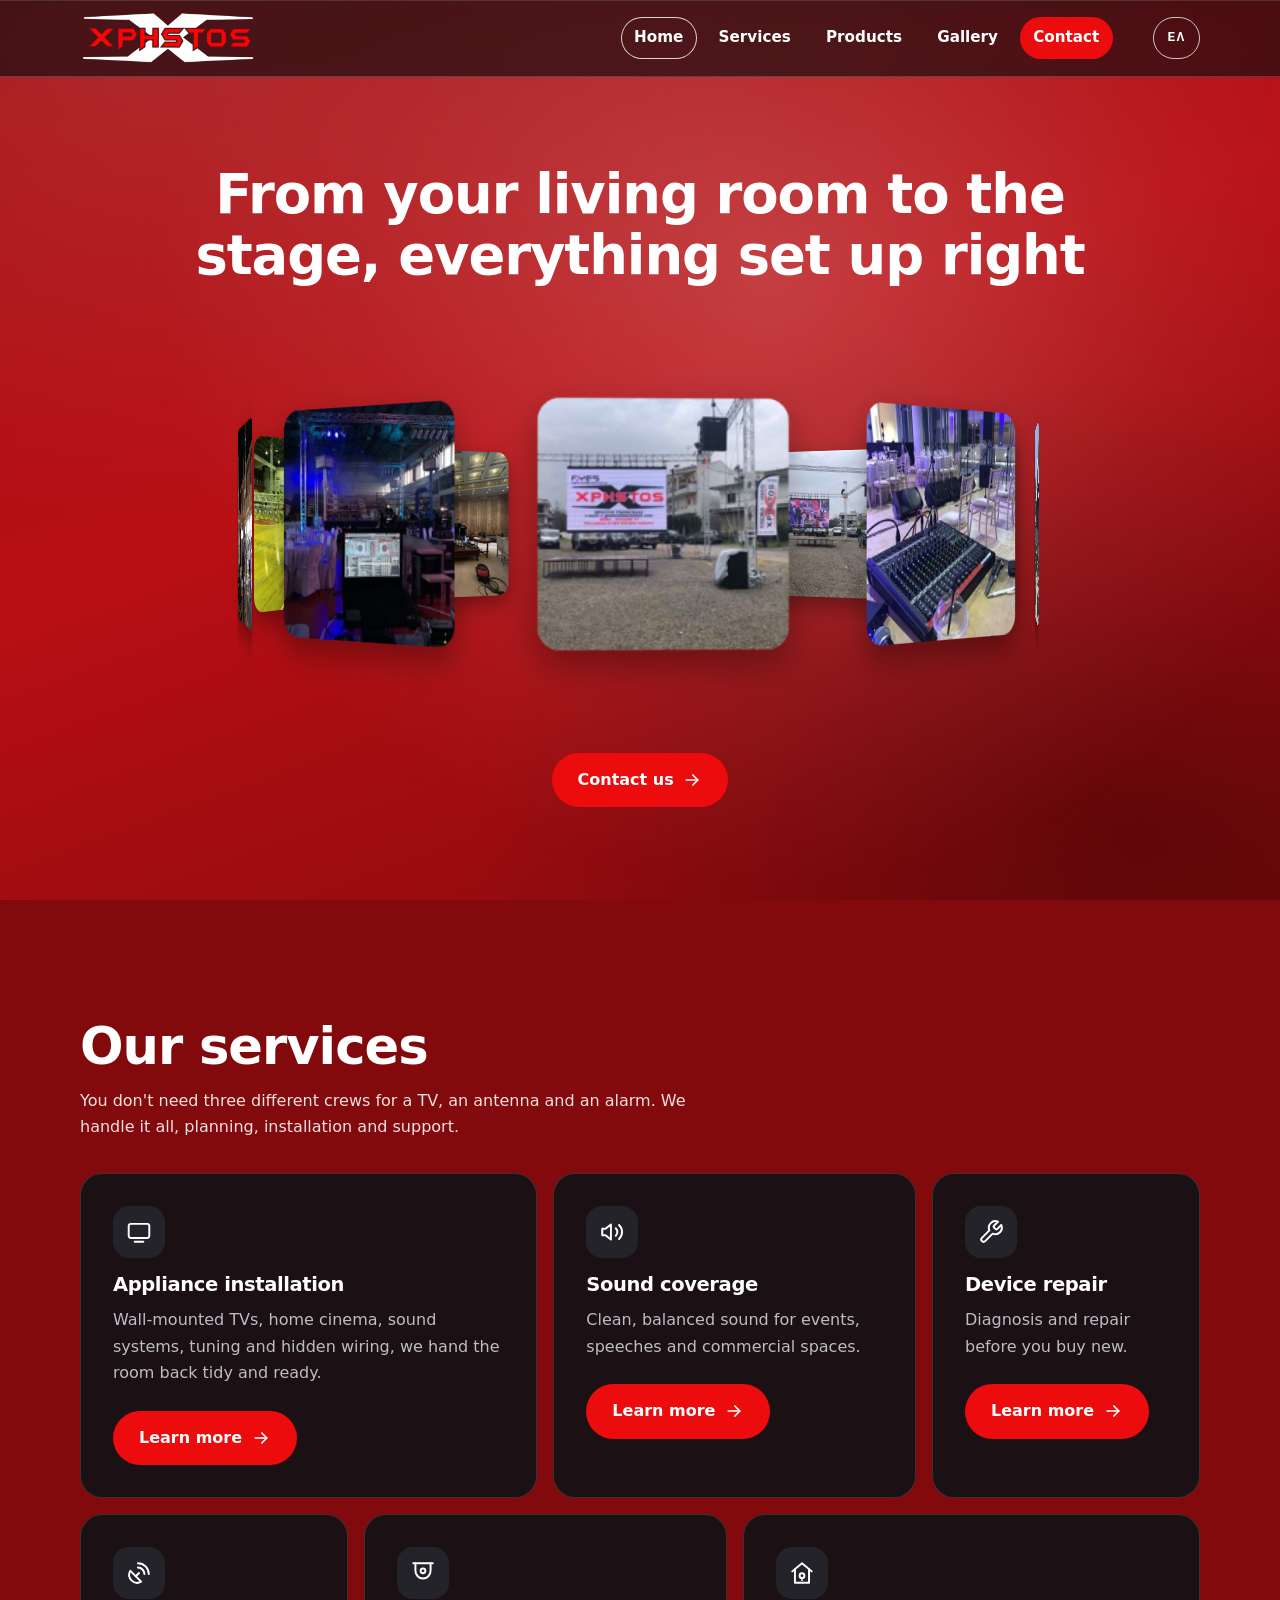
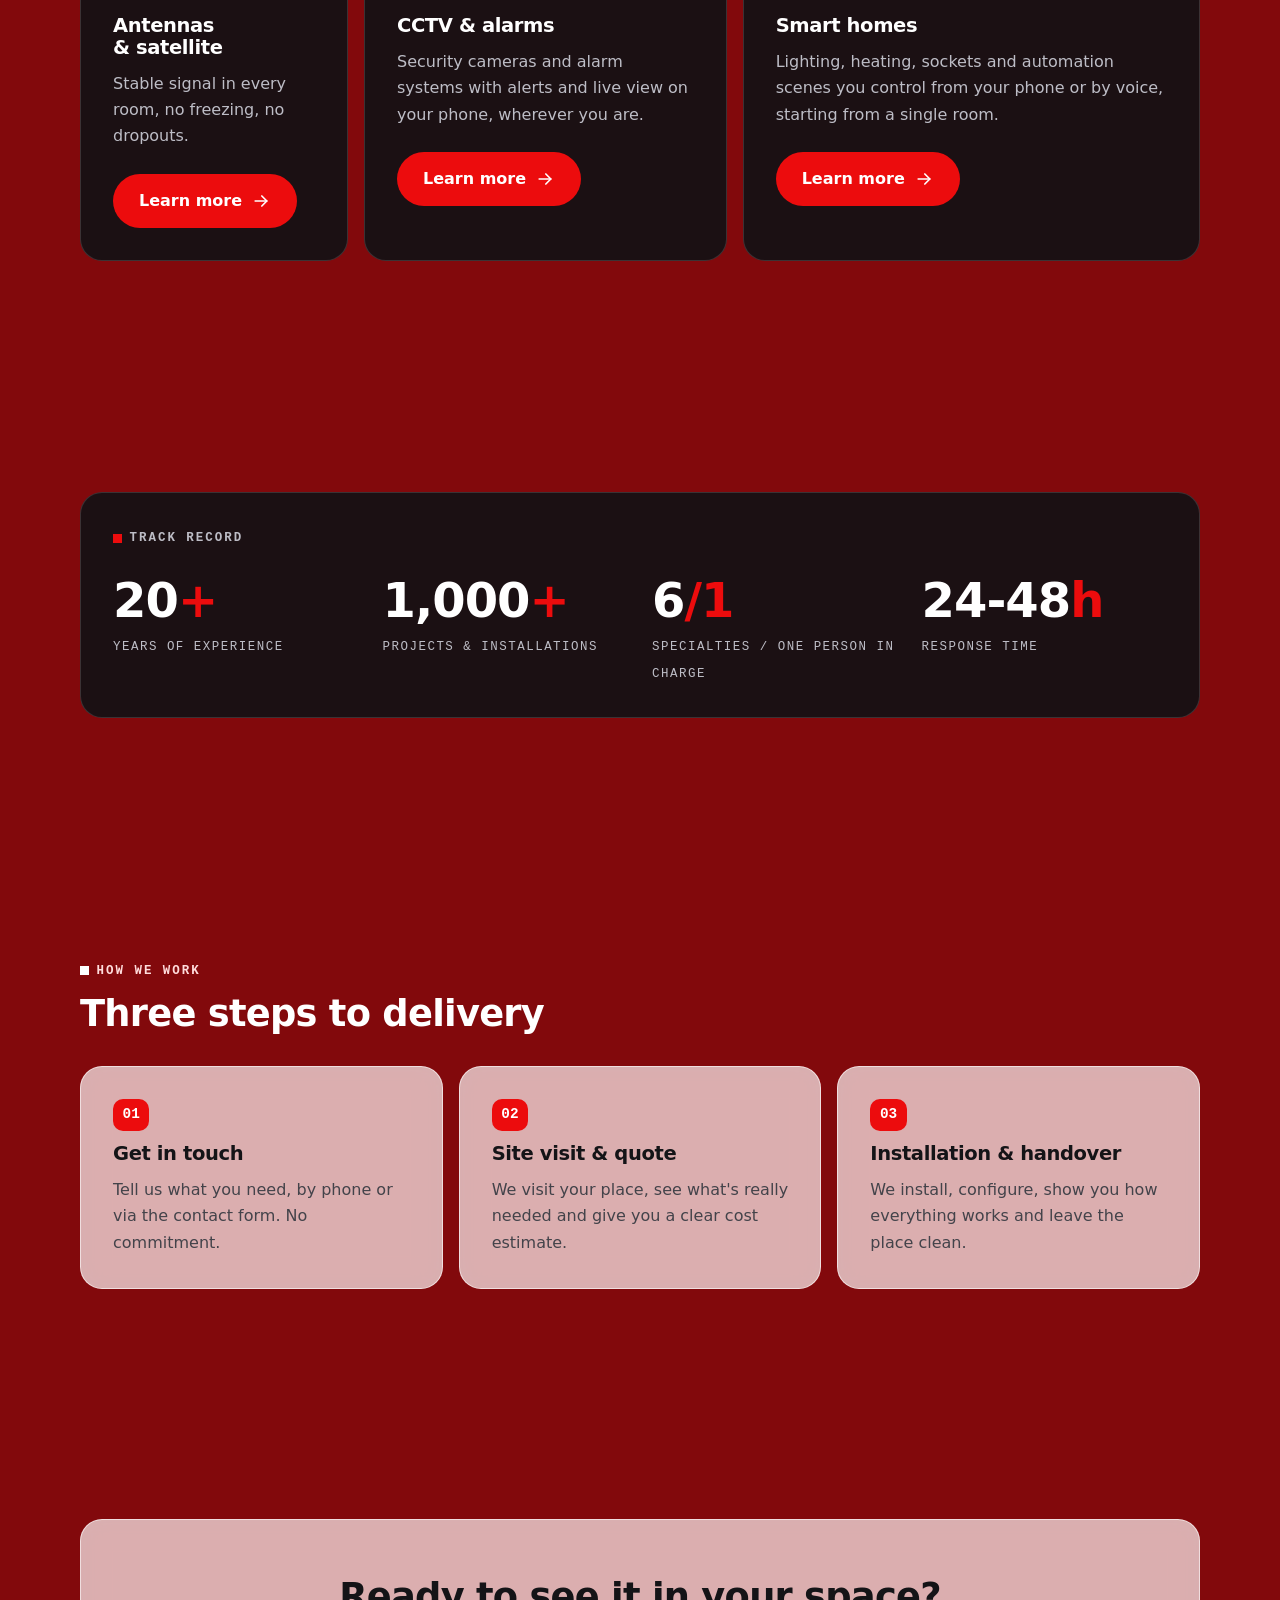
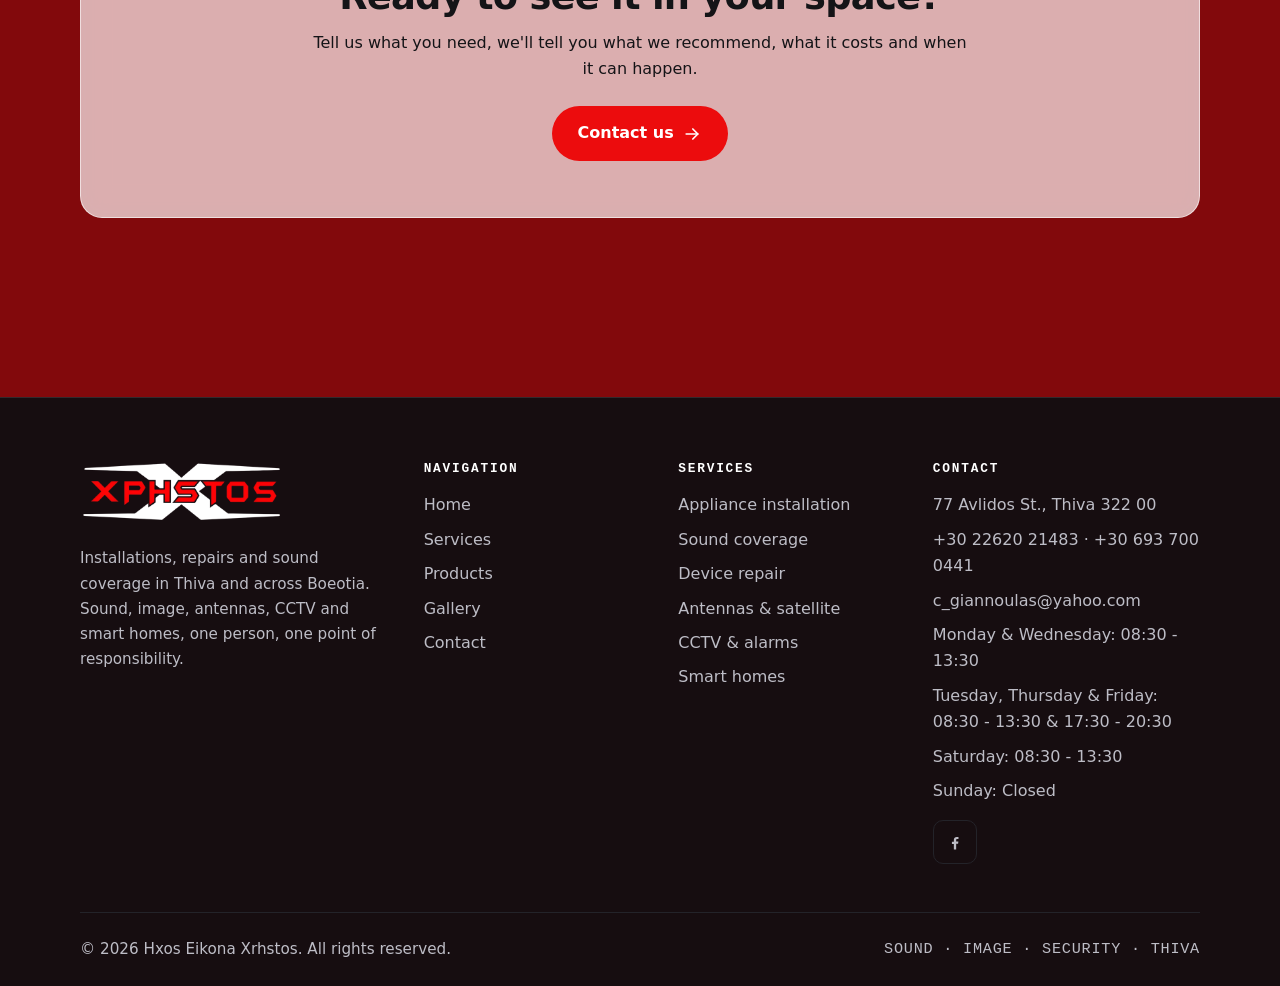
==== commit 8f62963c: "Καθαρό ωράριο στο υποσέλιδο όλων των σελίδων Το συμπιεσμένο τρίγραμμο («Δευ-Σάβ ... / Τρ, Πέμ, Παρ: " ====
--- a/en/index.html
+++ b/en/index.html
@@ -300,8 +300,9 @@
             <li>77 Avlidos St., Thiva 322 00</li>
             <li><a href="tel:+302262021483">+30 22620 21483</a> · <a href="tel:+306937000441">+30 693 700 0441</a></li>
             <li><a href="mailto:c_giannoulas@yahoo.com">c_giannoulas@yahoo.com</a></li>
-            <li>Mon–Sat 08:30 - 13:30</li>
-            <li>Tue, Thu, Fri: also 17:30 - 20:30</li>
+            <li>Monday &amp; Wednesday: 08:30 - 13:30</li>
+            <li>Tuesday, Thursday &amp; Friday: 08:30 - 13:30 &amp; 17:30 - 20:30</li>
+            <li>Saturday: 08:30 - 13:30</li>
             <li>Sunday: Closed</li>
           </ul>
           <div class="social-row">
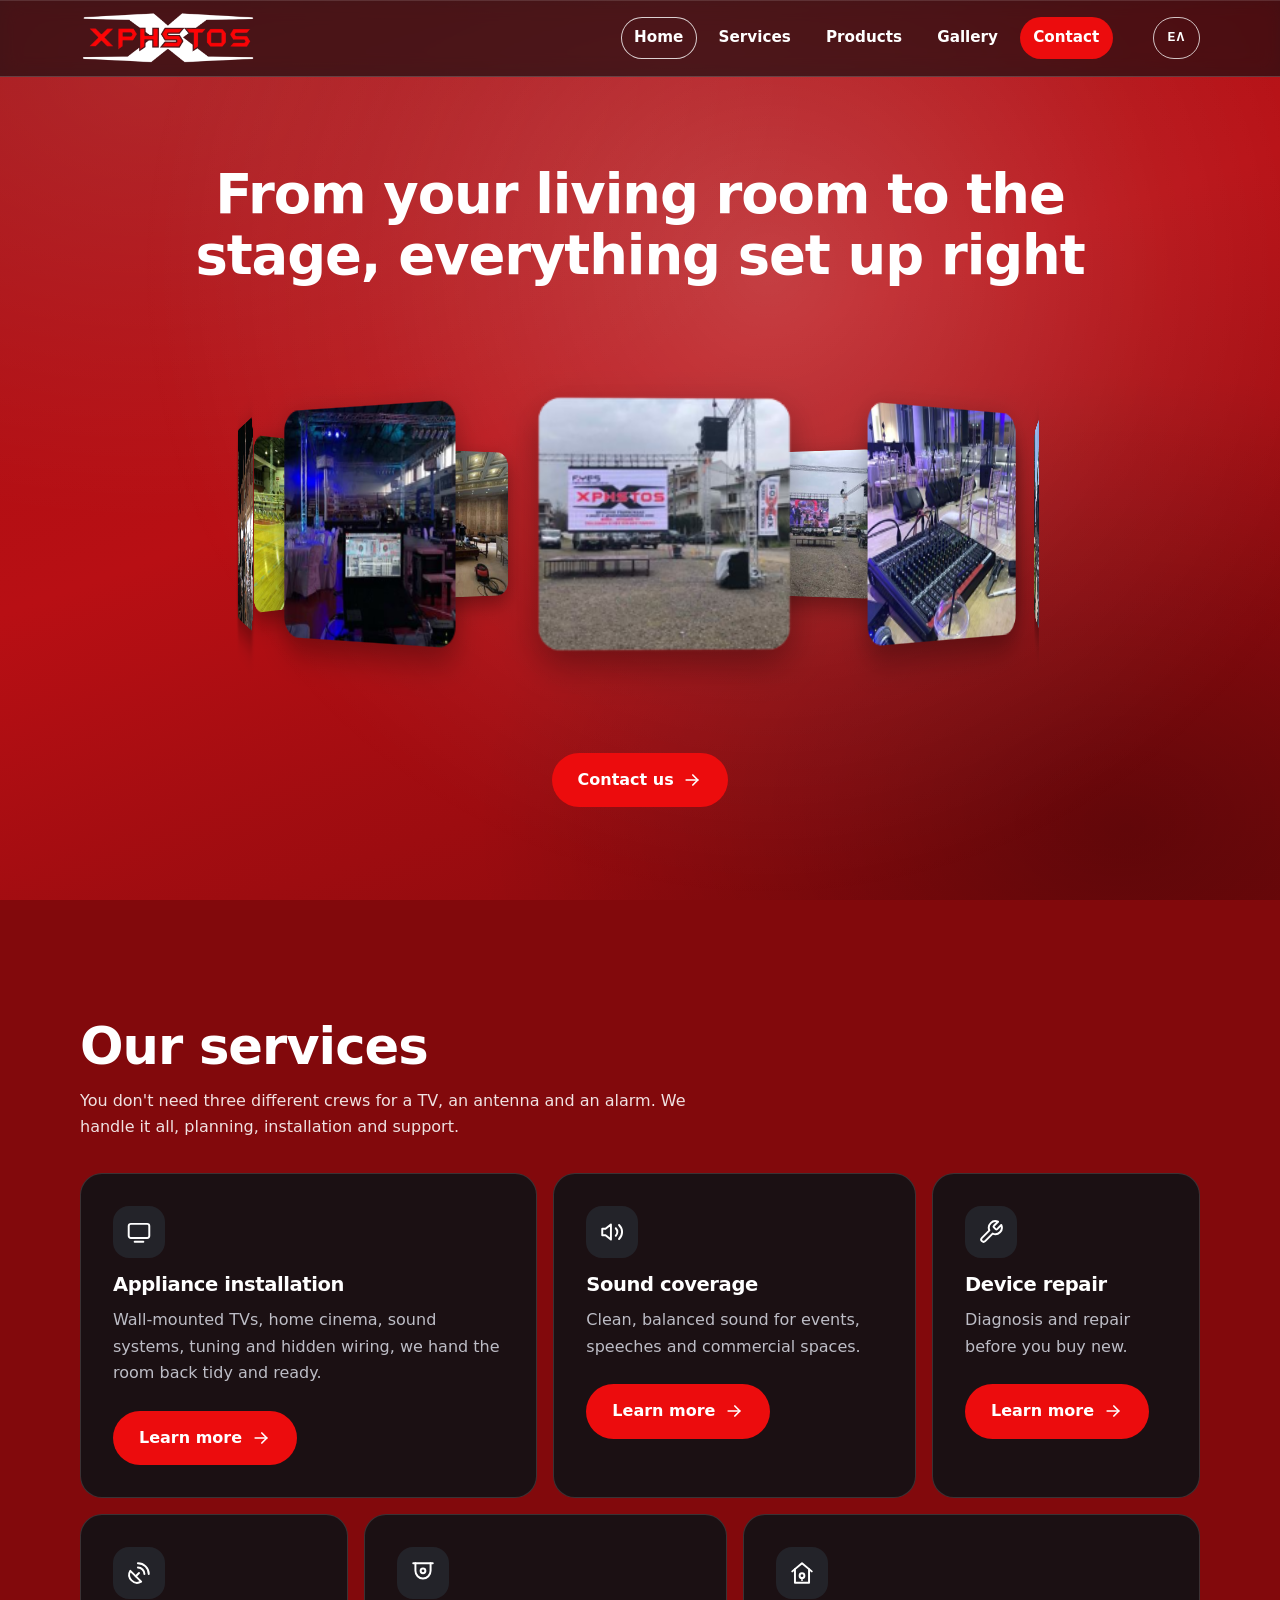
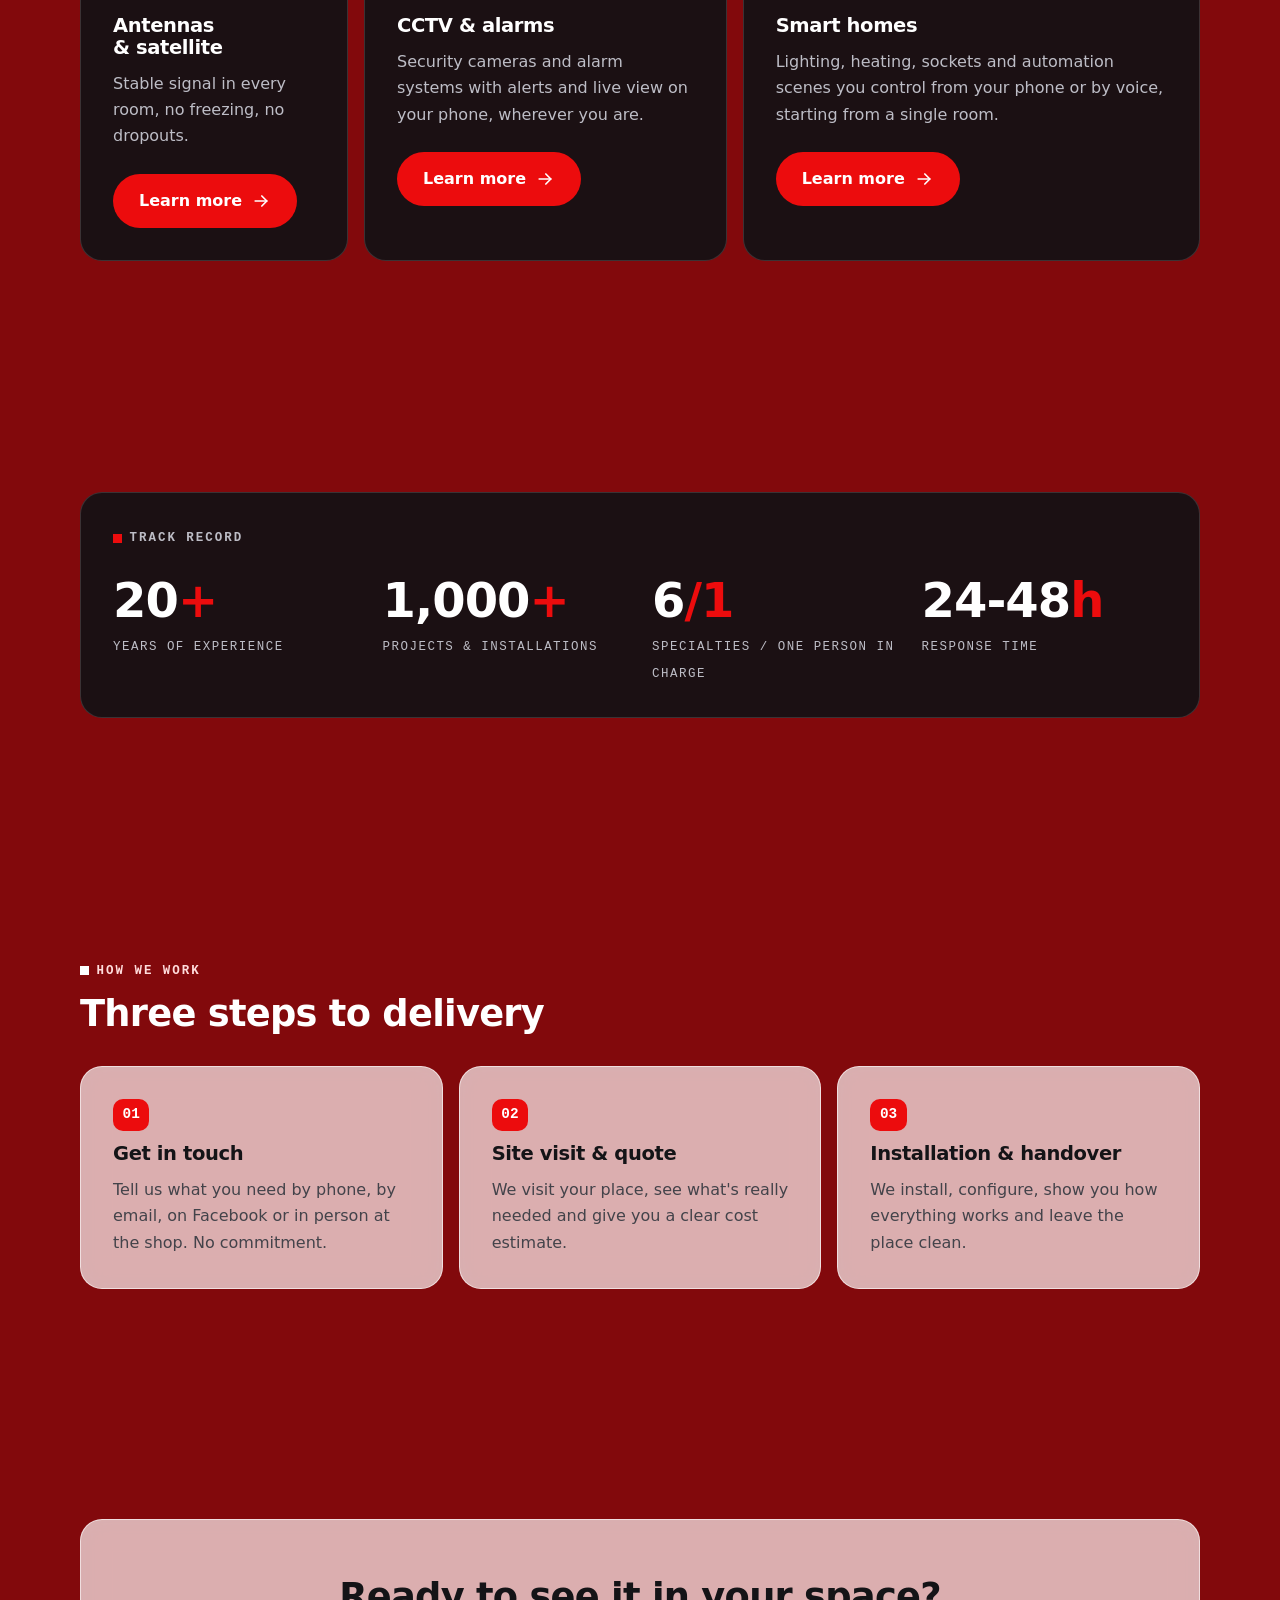
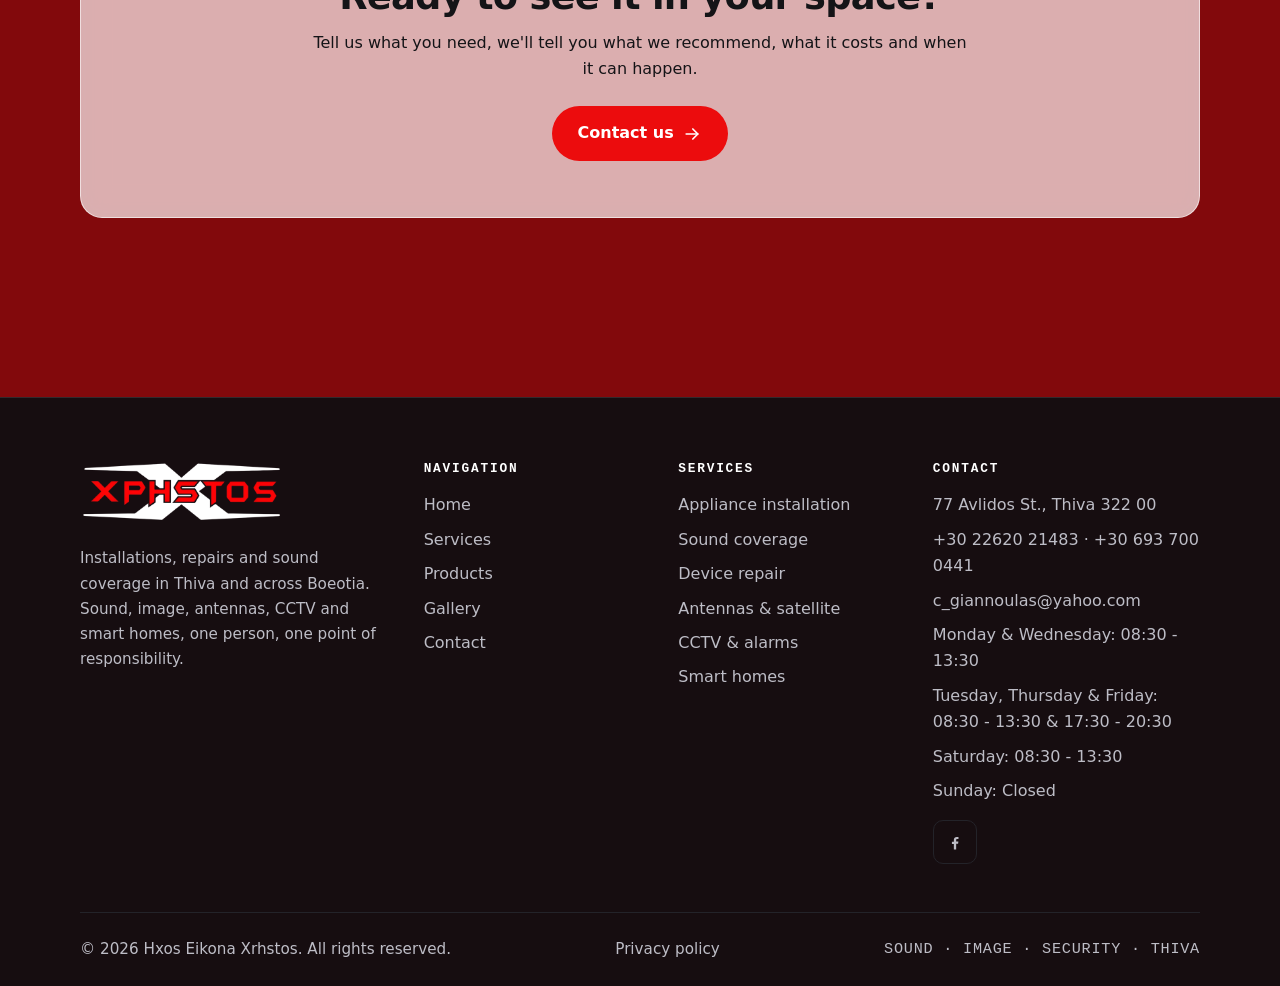
==== commit 29b2ae46: "Πολιτική απορρήτου, διόρθωση σελίδας 404 και κειμένου επικοινωνίας - Νέα σελίδα «Πολιτική απορρήτου»" ====
--- a/en/index.html
+++ b/en/index.html
@@ -228,7 +228,7 @@
         <div class="tile d4">
           <span class="step-num">01</span>
           <h3>Get in touch</h3>
-          <p class="muted">Tell us what you need, by phone or via the contact form. No commitment.</p>
+          <p class="muted">Tell us what you need by phone, by email, on Facebook or in person at the shop. No commitment.</p>
         </div>
         <div class="tile d4">
           <span class="step-num">02</span>
@@ -314,6 +314,7 @@
       </div>
       <div class="footer-bottom">
         <p>© 2026 Hxos Eikona Xrhstos. All rights reserved.</p>
+        <p><!-- TODO imprint: [LEGAL NAME], [LEGAL FORM] · Tax ID [TAX ID] · GEMI no. [GEMI NUMBER] · (client details, shown here once confirmed) --><a href="politiki-aporritou.html">Privacy policy</a></p>
         <p class="mono">SOUND · IMAGE · SECURITY · THIVA</p>
       </div>
     </div>
--- a/styles.css
+++ b/styles.css
@@ -1876,3 +1876,48 @@
 @media (prefers-reduced-motion: no-preference) {
   .hc-overlay:not([hidden]) img { animation: photo-in 0.24s ease both; }
 }
+
+/* ============================================================
+   ΠΟΛΙΤΙΚΗ ΑΠΟΡΡΗΤΟΥ: μία στήλη ανάγνωσης, τίτλος και κείμενο
+   στοιχισμένα μαζί, το κείμενο σε θολό λευκό tile
+   ============================================================ */
+
+.legal-col {
+  max-width: 50rem;
+  margin-inline: auto;
+}
+
+.tile.legal { padding: clamp(1.25rem, 4vw, 3rem); }
+
+.legal-date {
+  font-family: var(--font-mono);
+  font-size: 0.85rem;
+  color: var(--clr-ink-soft);
+  margin-bottom: var(--sp-5);
+}
+
+.legal h2 {
+  font-size: clamp(1.3rem, 2.6vw, 1.6rem);
+  margin-top: clamp(2rem, 5vw, 3rem);
+  margin-bottom: var(--sp-3);
+}
+
+.legal ul {
+  display: grid;
+  gap: var(--sp-1);
+  padding-left: 1.25rem;
+  margin-top: var(--sp-3);
+}
+
+.legal ul + p { margin-top: var(--sp-3); }
+
+/* σκούρο κείμενο με κόκκινη υπογράμμιση: το #9e0b10 πέφτει κάτω από 4.5:1
+   πάνω στο θολό tile όταν από πίσω περνά το σκούρο κόκκινο του φόντου */
+.legal a {
+  color: var(--clr-ink);
+  text-decoration-color: var(--clr-accent-deep);
+  text-decoration-thickness: 1.5px;
+  overflow-wrap: anywhere;
+}
+
+.legal a:hover { color: var(--clr-accent-deep); }
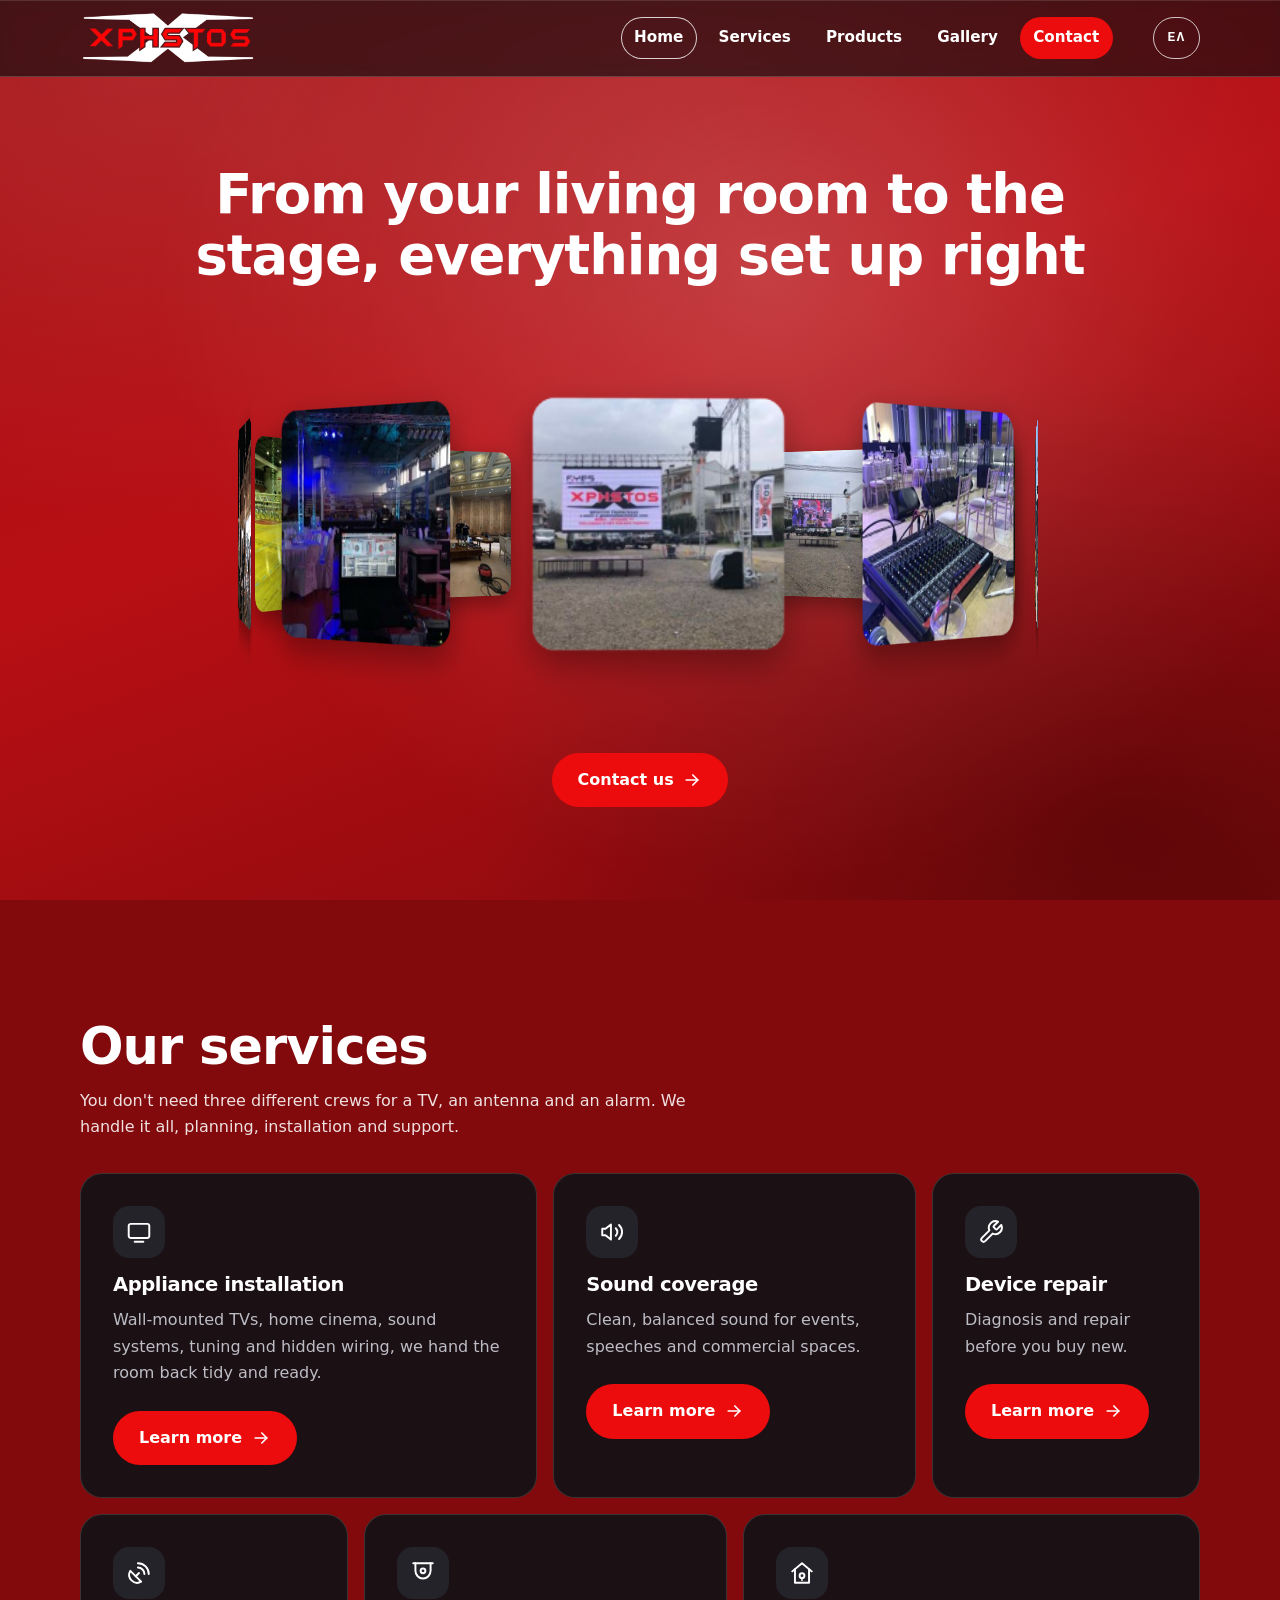
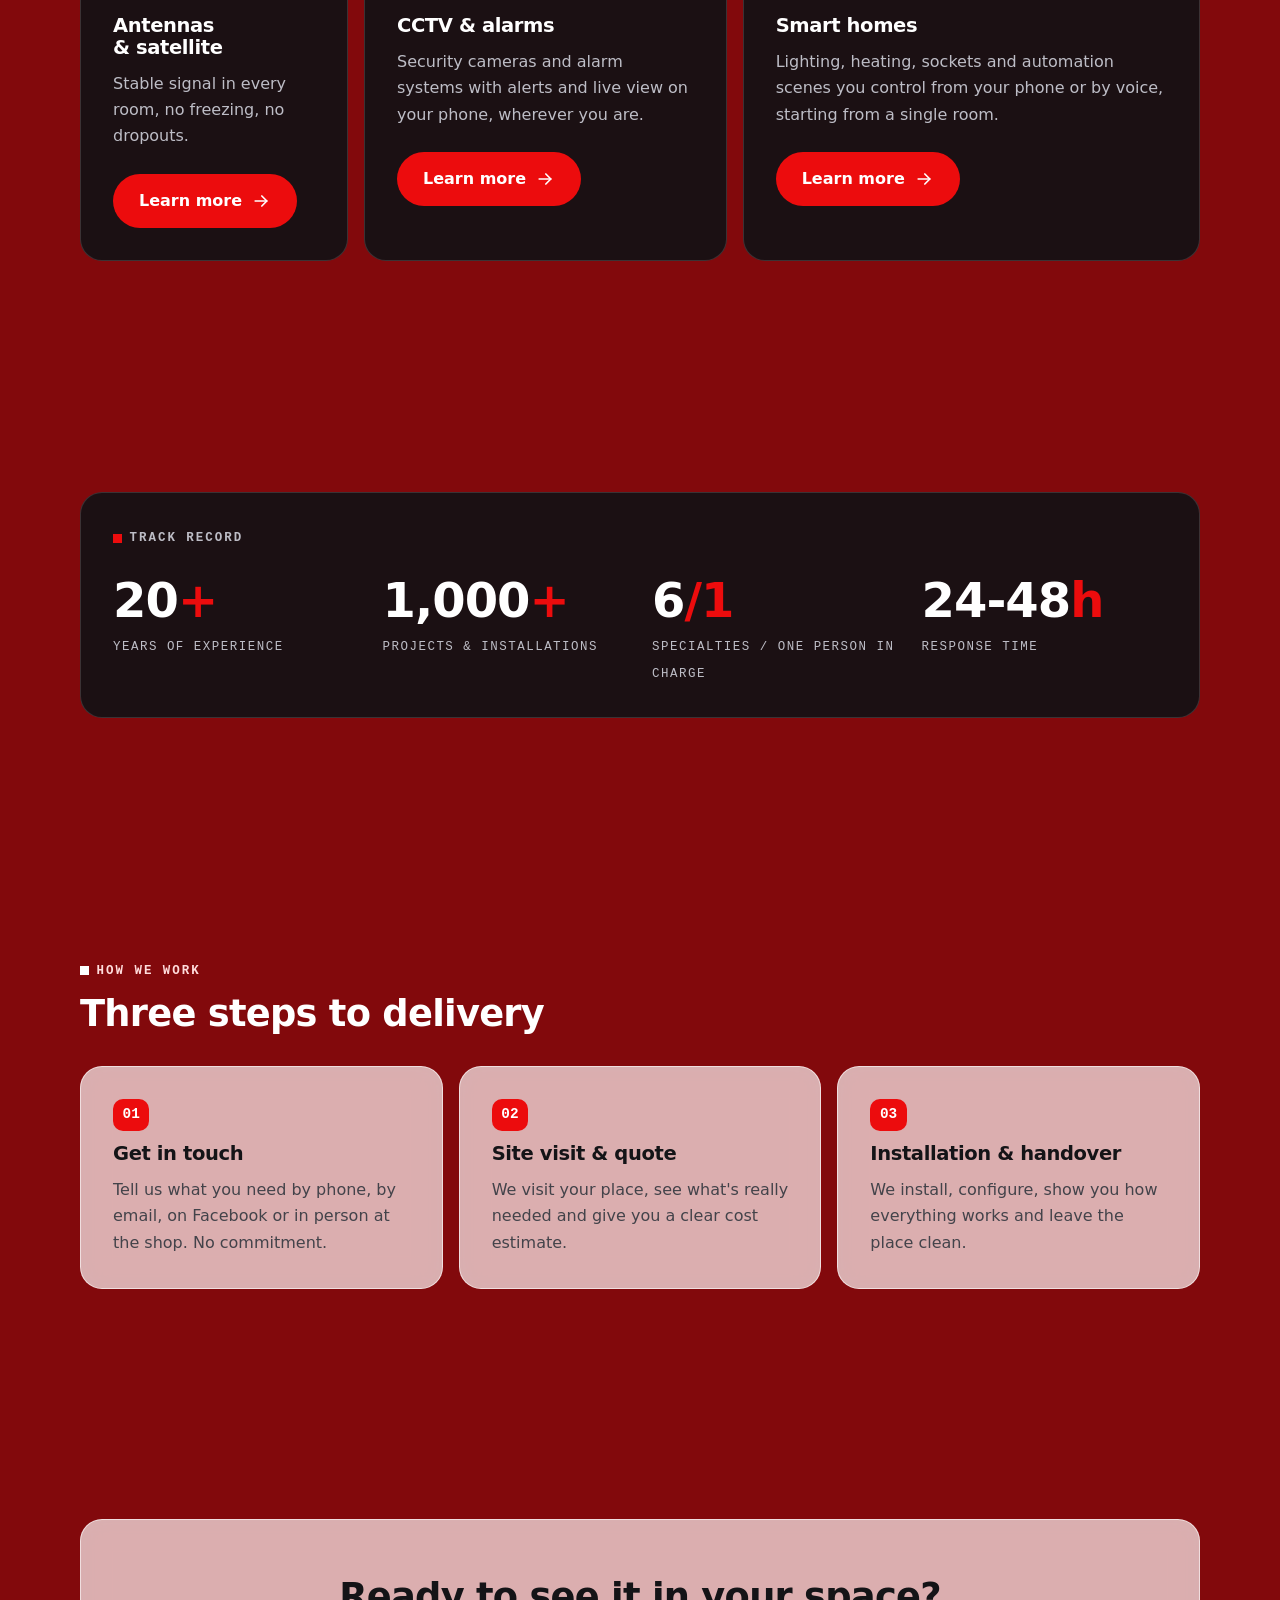
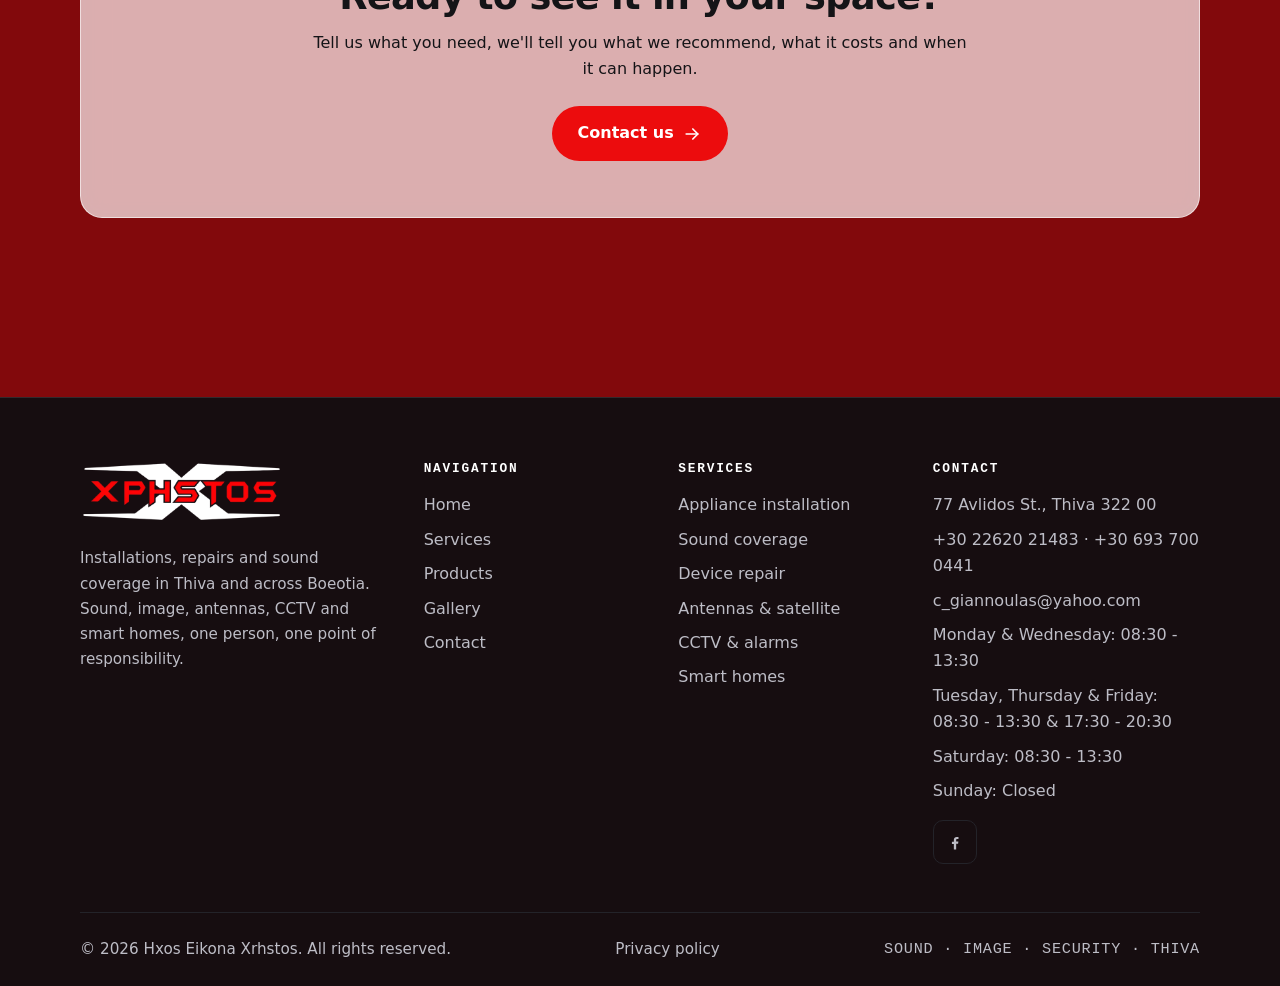
==== commit e691d72b: "Αφαίρεση ΑΦΜ και ΓΕΜΗ από την πολιτική απορρήτου και τα υποσέλιδα Co-Authored-By: Claude Opus 5.5 <n" ====
--- a/en/index.html
+++ b/en/index.html
@@ -314,7 +314,7 @@
       </div>
       <div class="footer-bottom">
         <p>© 2026 Hxos Eikona Xrhstos. All rights reserved.</p>
-        <p><!-- TODO imprint: [LEGAL NAME], [LEGAL FORM] · Tax ID [TAX ID] · GEMI no. [GEMI NUMBER] · (client details, shown here once confirmed) --><a href="politiki-aporritou.html">Privacy policy</a></p>
+        <p><!-- TODO imprint: [LEGAL NAME], [LEGAL FORM] · (client details, shown here once confirmed) --><a href="politiki-aporritou.html">Privacy policy</a></p>
         <p class="mono">SOUND · IMAGE · SECURITY · THIVA</p>
       </div>
     </div>
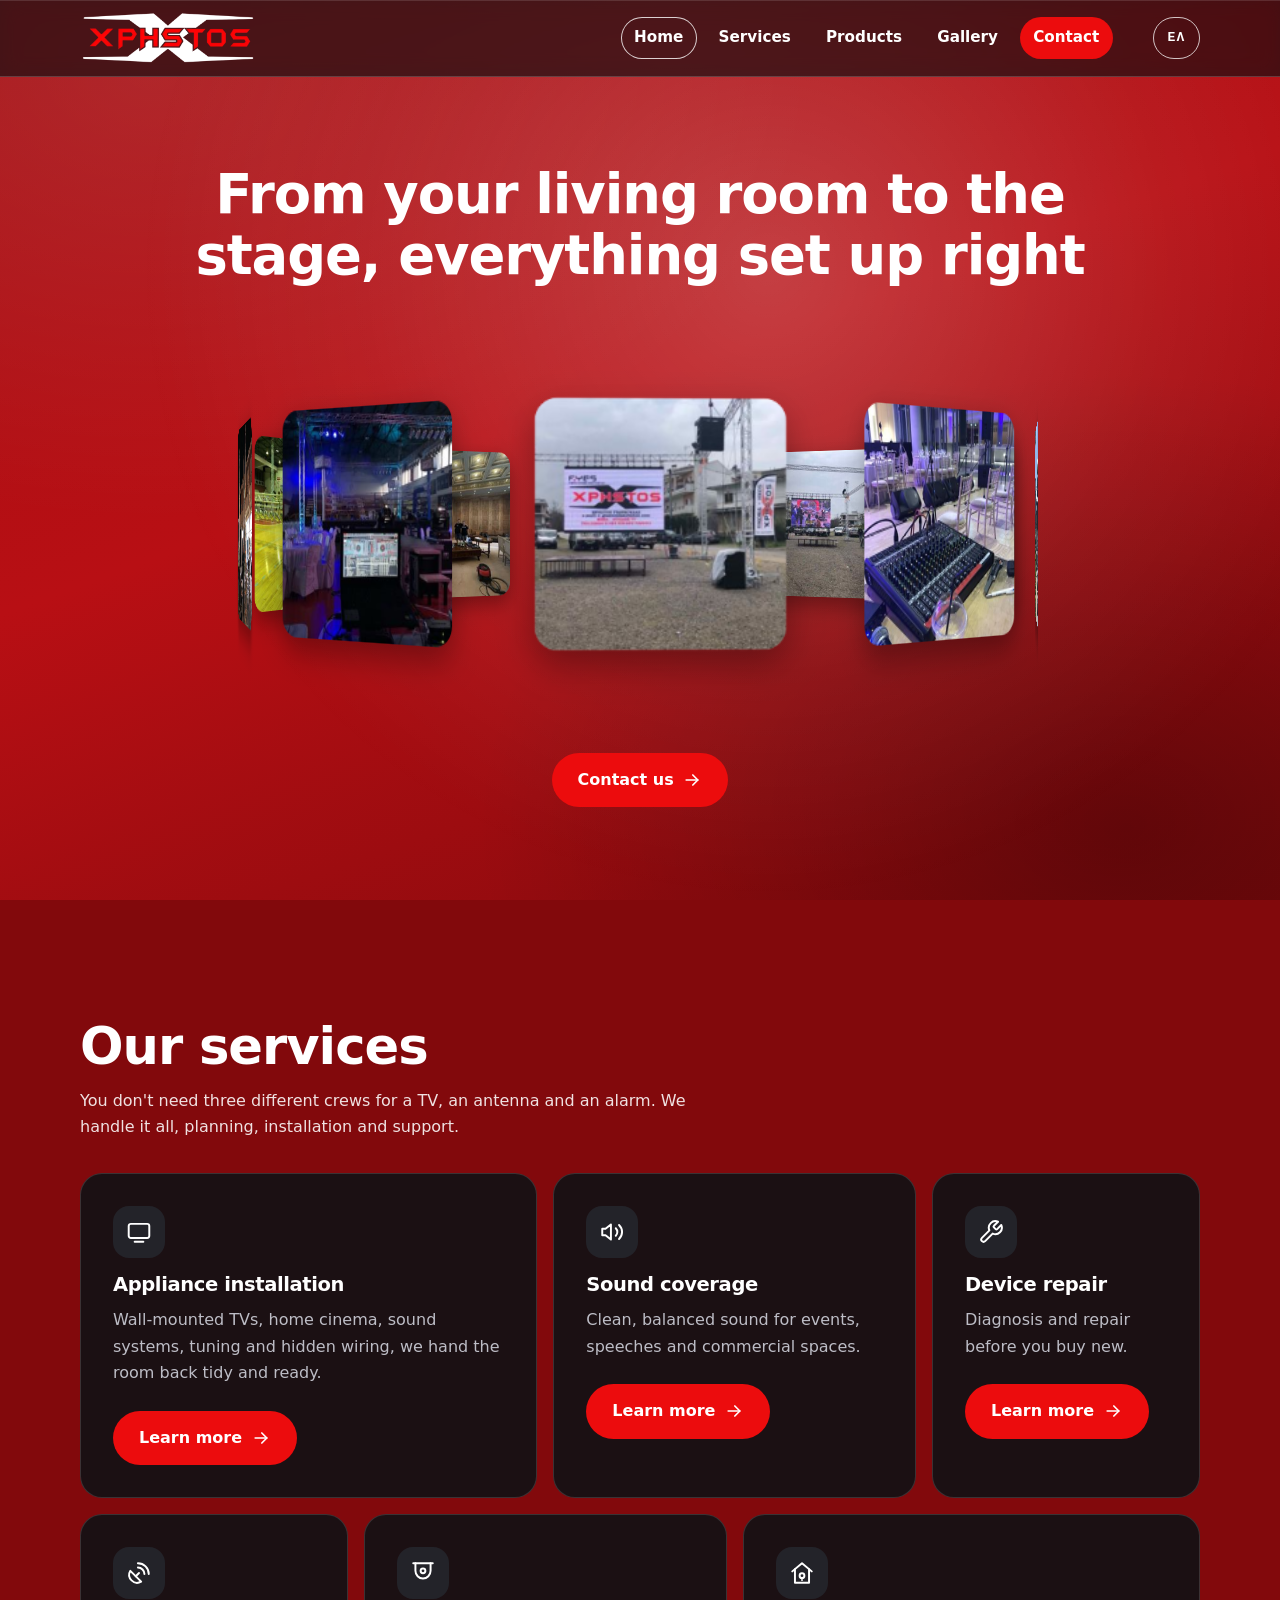
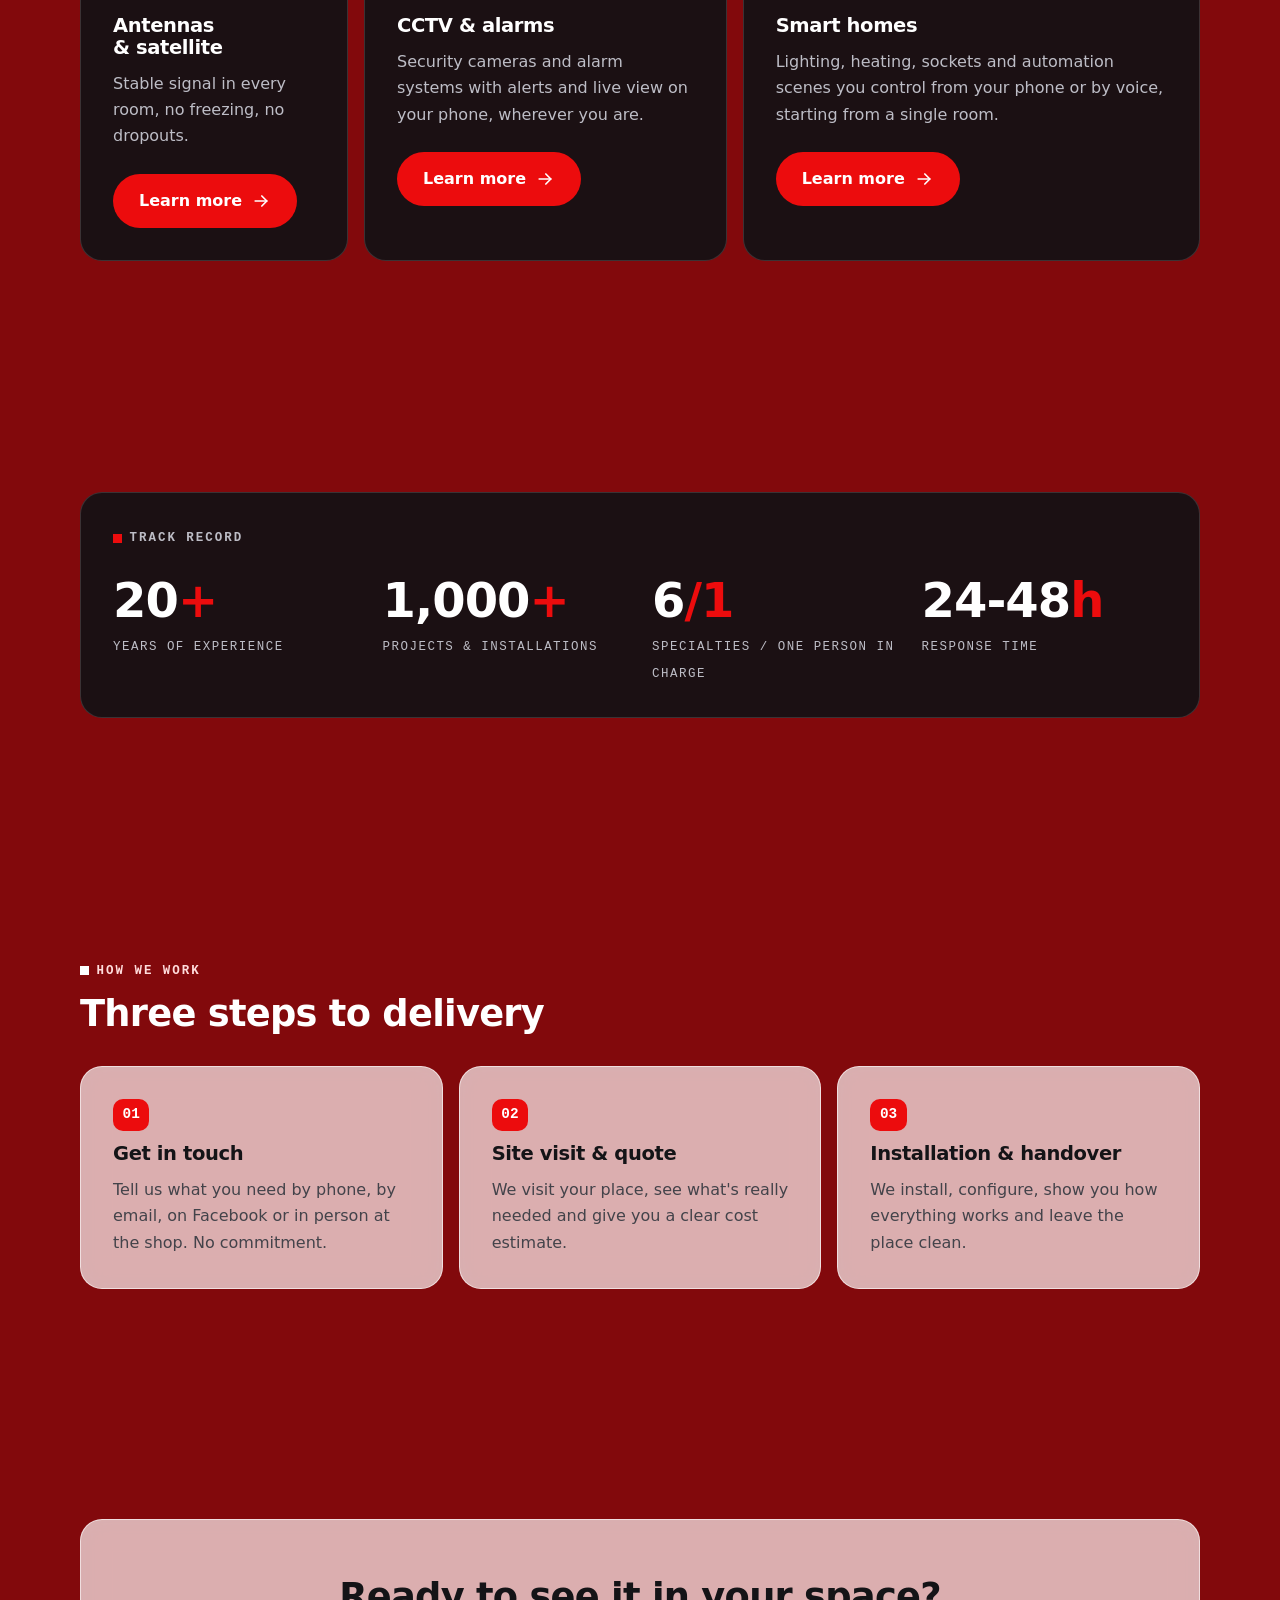
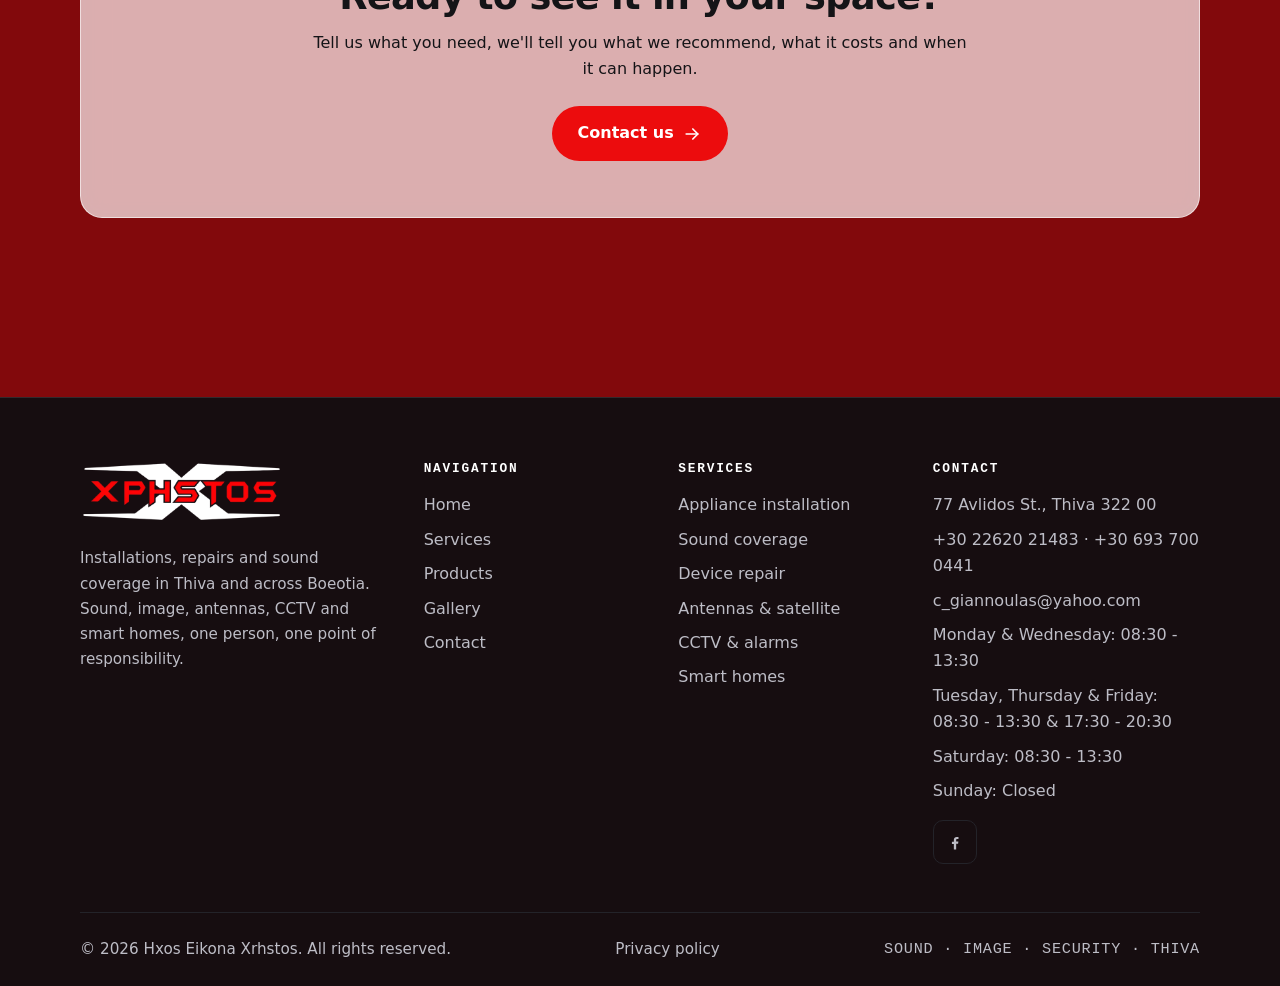
==== commit 854c047d: "Επωνυμία και ημερομηνία στην πολιτική απορρήτου Co-Authored-By: Claude Opus 5.5 <noreply@anthropic.c" ====
--- a/en/index.html
+++ b/en/index.html
@@ -314,7 +314,7 @@
       </div>
       <div class="footer-bottom">
         <p>© 2026 Hxos Eikona Xrhstos. All rights reserved.</p>
-        <p><!-- TODO imprint: [LEGAL NAME], [LEGAL FORM] · (client details, shown here once confirmed) --><a href="politiki-aporritou.html">Privacy policy</a></p>
+        <p><a href="politiki-aporritou.html">Privacy policy</a></p>
         <p class="mono">SOUND · IMAGE · SECURITY · THIVA</p>
       </div>
     </div>
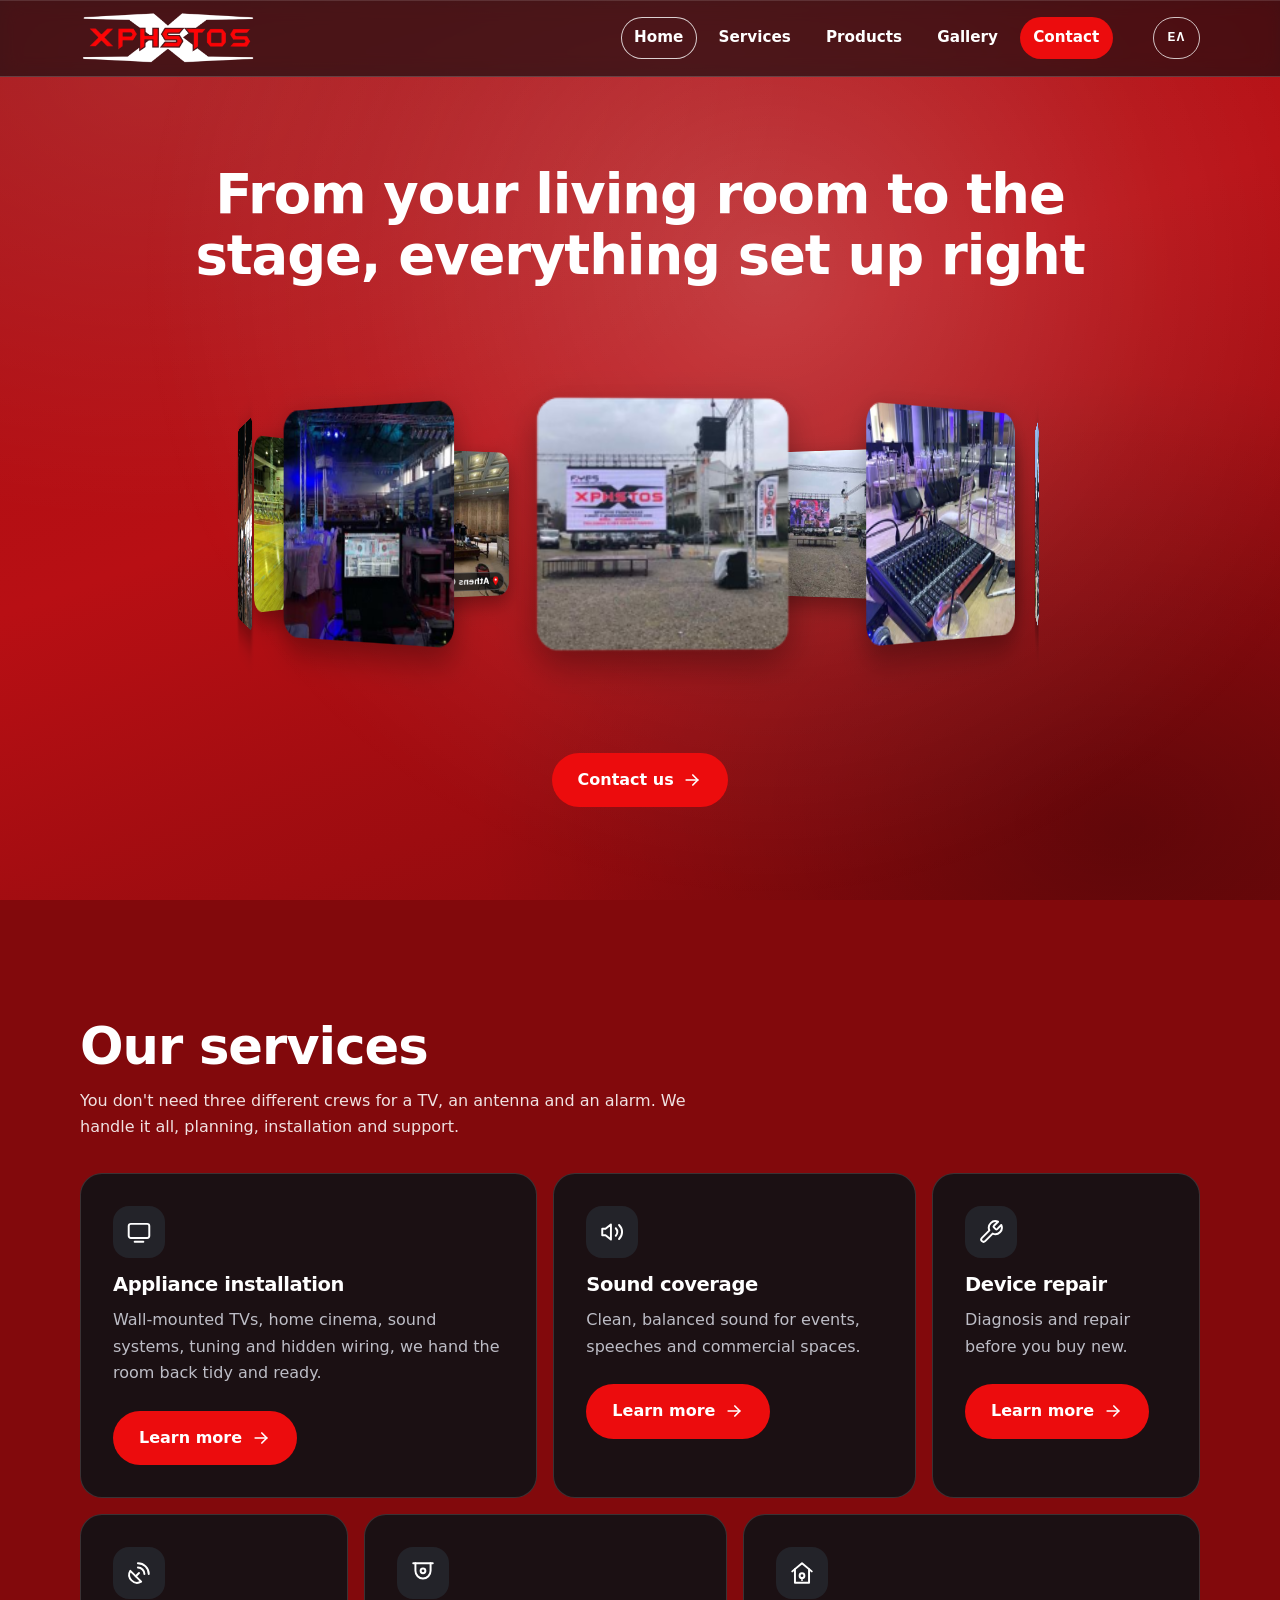
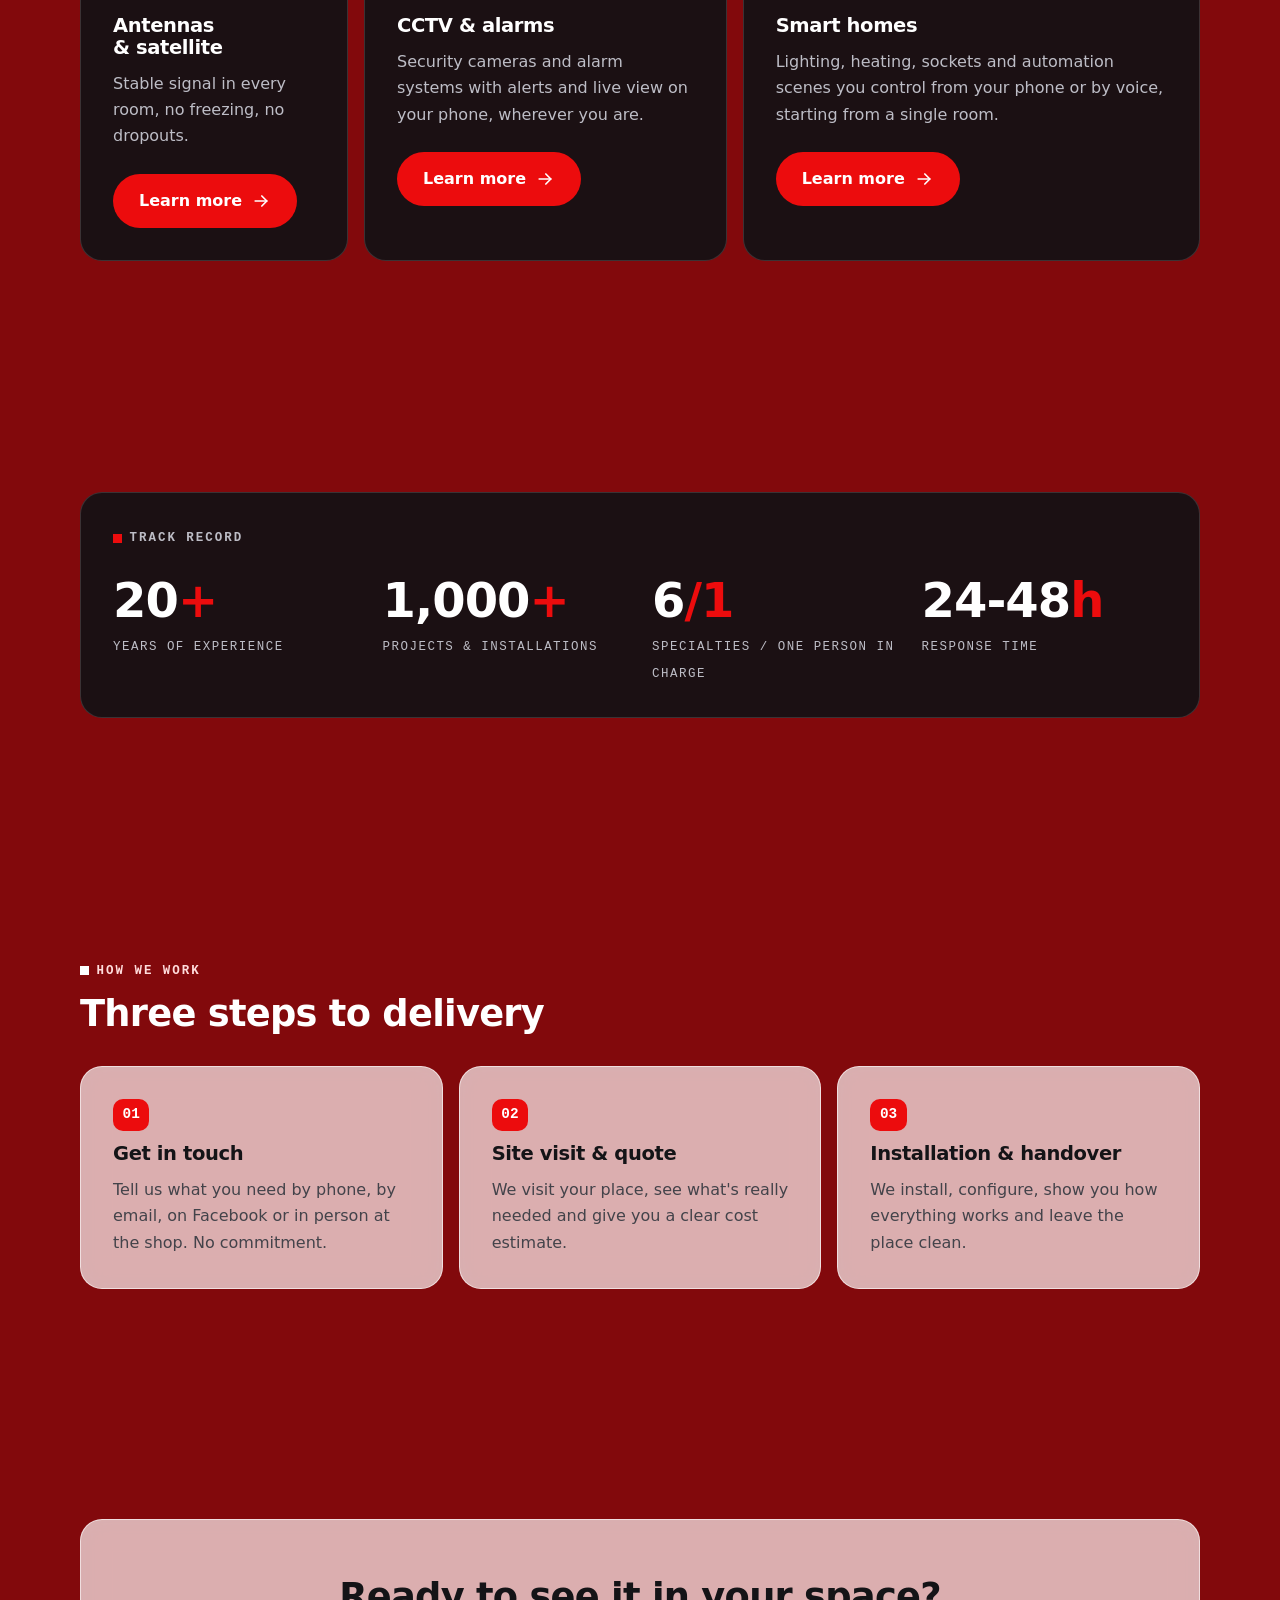
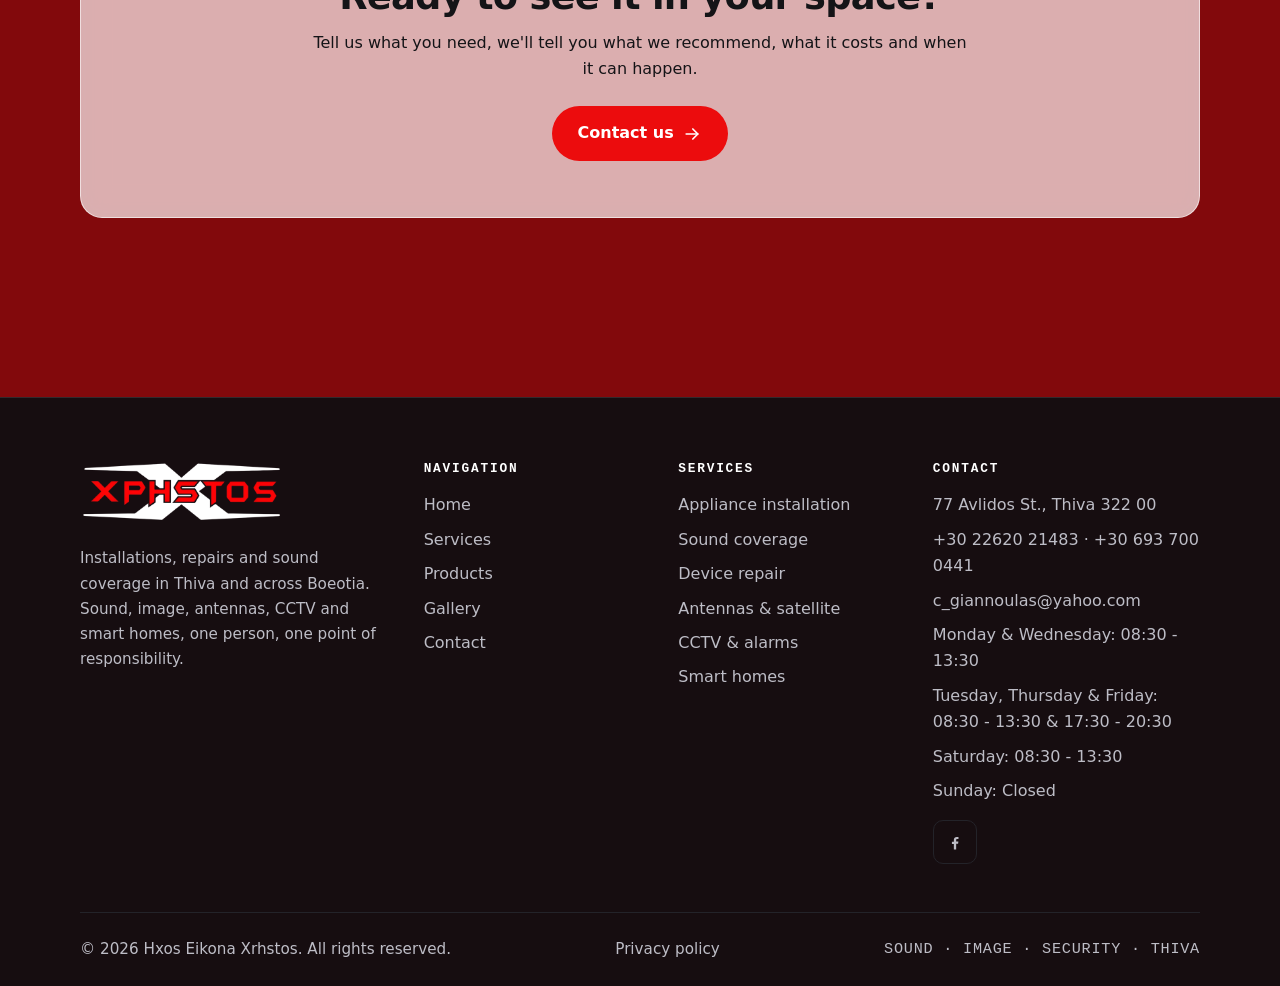
==== commit 57ba5d6e: "Βίντεο, φωτογραφίες στις υπηρεσίες και πλοήγηση φωτογραφιών - Βέλη, σάρωση και πλήκτρα μέσα στην ανο" ====
--- a/en/index.html
+++ b/en/index.html
@@ -96,7 +96,7 @@
               <button class="hc-face" type="button" style="--i: 3" data-full="../assets/photos/IMG_2581.JPEG"><img src="../assets/photos/thumbs/sm/IMG_2581.jpg" srcset="../assets/photos/thumbs/sm/IMG_2581.jpg 360w, ../assets/photos/thumbs/IMG_2581.jpg 720w" sizes="(min-width: 640px) 180px, 112px" fetchpriority="low" alt="Ajax alarm system in white with an outdoor siren" width="540" height="720" decoding="async"></button>
               <button class="hc-face" type="button" style="--i: 4" data-full="../assets/photos/IMG_2571.JPEG"><img src="../assets/photos/thumbs/sm/IMG_2571.jpg" srcset="../assets/photos/thumbs/sm/IMG_2571.jpg 360w, ../assets/photos/thumbs/IMG_2571.jpg 720w" sizes="(min-width: 640px) 180px, 112px" fetchpriority="low" alt="Outdoor LED screen with line array speakers at an event" width="720" height="540" decoding="async"></button>
               <button class="hc-face" type="button" style="--i: 5" data-full="../assets/photos/IMG_2583.JPEG"><img src="../assets/photos/thumbs/sm/IMG_2583.jpg" srcset="../assets/photos/thumbs/sm/IMG_2583.jpg 360w, ../assets/photos/thumbs/IMG_2583.jpg 720w" sizes="(min-width: 640px) 180px, 112px" fetchpriority="low" alt="DJ booth with speakers and a Let's Party neon sign" width="540" height="720" decoding="async"></button>
-              <button class="hc-face" type="button" style="--i: 6" data-full="../assets/photos/IMG_2568.JPEG"><img src="../assets/photos/thumbs/sm/IMG_2568.jpg" srcset="../assets/photos/thumbs/sm/IMG_2568.jpg 360w, ../assets/photos/thumbs/IMG_2568.jpg 720w" sizes="(min-width: 640px) 180px, 112px" fetchpriority="low" alt="Video wall installation in an event hall" width="720" height="540" decoding="async"></button>
+              <button class="hc-face" type="button" style="--i: 6" data-full="../assets/photos/IMG_2568.JPEG" data-place="Athens City Hall"><img src="../assets/photos/thumbs/sm/IMG_2568.jpg" srcset="../assets/photos/thumbs/sm/IMG_2568.jpg 360w, ../assets/photos/thumbs/IMG_2568.jpg 720w" sizes="(min-width: 640px) 180px, 112px" fetchpriority="low" alt="Video wall installation in an event hall" width="720" height="540" decoding="async"><span class="geo-pin"><svg viewBox="0 0 24 24" aria-hidden="true"><path fill="#ec0c0d" d="M12 1.8a7.2 7.2 0 0 0-7.2 7.2c0 5.4 7.2 13.2 7.2 13.2s7.2-7.8 7.2-13.2A7.2 7.2 0 0 0 12 1.8Z"/><circle cx="12" cy="9" r="2.7" fill="#fff"/></svg><span>Athens City Hall</span></span></button>
               <button class="hc-face" type="button" style="--i: 7" data-full="../assets/photos/IMG_2576.JPEG"><img src="../assets/photos/thumbs/sm/IMG_2576.jpg" srcset="../assets/photos/thumbs/sm/IMG_2576.jpg 360w, ../assets/photos/thumbs/IMG_2576.jpg 720w" sizes="(min-width: 640px) 180px, 112px" fetchpriority="low" alt="Truss towers with lighting and an LED screen in an indoor arena" width="540" height="720" decoding="async"></button>
               <button class="hc-face" type="button" style="--i: 8" data-full="../assets/photos/IMG_2579.JPEG"><img src="../assets/photos/thumbs/sm/IMG_2579.jpg" srcset="../assets/photos/thumbs/sm/IMG_2579.jpg 360w, ../assets/photos/thumbs/IMG_2579.jpg 720w" sizes="(min-width: 640px) 180px, 112px" alt="Building truss towers for an outdoor event at night" width="540" height="720" decoding="async"></button>
               <button class="hc-face" type="button" style="--i: 9" data-full="../assets/photos/IMG_2577.JPEG"><img src="../assets/photos/thumbs/sm/IMG_2577.jpg" srcset="../assets/photos/thumbs/sm/IMG_2577.jpg 360w, ../assets/photos/thumbs/IMG_2577.jpg 720w" sizes="(min-width: 640px) 180px, 112px" alt="Lighting, sound and DJ set at a sports event with a ring" width="720" height="540" decoding="async"></button>
@@ -258,9 +258,16 @@
 
     <!-- full-size overlay for the hero carousel -->
     <div class="hc-overlay" role="dialog" aria-modal="true" aria-label="Full-size photo" hidden>
-      <img src="" alt="">
+      <span class="hc-photo"><img alt=""><span class="geo-pin" hidden><svg viewBox="0 0 24 24" aria-hidden="true"><path fill="#ec0c0d" d="M12 1.8a7.2 7.2 0 0 0-7.2 7.2c0 5.4 7.2 13.2 7.2 13.2s7.2-7.8 7.2-13.2A7.2 7.2 0 0 0 12 1.8Z"/><circle cx="12" cy="9" r="2.7" fill="#fff"/></svg><span></span></span></span>
       <button class="lb-close" type="button" aria-label="Close">
         <svg viewBox="0 0 24 24" fill="none" stroke="currentColor" stroke-width="2.2" stroke-linecap="round" aria-hidden="true"><path d="M6 6l12 12"/><path d="M18 6 6 18"/></svg>
+      </button>
+      <span class="visually-hidden" aria-live="polite"></span>
+      <button class="lb-prev" type="button" aria-label="Previous photo">
+        <svg viewBox="0 0 24 24" fill="none" stroke="currentColor" stroke-width="2.2" stroke-linecap="round" stroke-linejoin="round" aria-hidden="true"><path d="m15 6-6 6 6 6"/></svg>
+      </button>
+      <button class="lb-next" type="button" aria-label="Next photo">
+        <svg viewBox="0 0 24 24" fill="none" stroke="currentColor" stroke-width="2.2" stroke-linecap="round" stroke-linejoin="round" aria-hidden="true"><path d="m9 6 6 6-6 6"/></svg>
       </button>
     </div>
 
--- a/styles.css
+++ b/styles.css
@@ -1239,27 +1239,36 @@
   #smart-homes .bento .tile-dark { order: 2; }
 }
 
-/* ---- phone only: service photo lives at the bottom of its tile ----- */
+/* ---- service/product photo or video beside its red tab ------------- */
+/* PC: δίπλα στο κόκκινο tab (d7 + d5). Tablet: από κάτω, με κενό.
+   Κινητό: κολλημένο στο κάτω μέρος του tab, σαν ένα ενιαίο tile. */
+
+.merge-media .tile-img { min-height: 260px; }
 
 @media (max-width: 999.98px) {
-  .merge-media .tile:not(.tile-img) { order: 1; }
-  .merge-media .tile-img { order: 2; }
+  .merge-media .tile:not(.tile-img):not(.tile-media) { order: 1; }
+  .merge-media .tile-img,
+  .merge-media .tile-media { order: 2; }
+
+  .merge-media .tile-img { min-height: clamp(240px, 52vw, 400px); }
 }
 
 @media (max-width: 639.98px) {
   .merge-media { gap: 0; }
 
-  .merge-media .tile:not(.tile-img) {
+  .merge-media .tile:not(.tile-img):not(.tile-media) {
     border-bottom-left-radius: 0;
     border-bottom-right-radius: 0;
   }
 
-  .merge-media .tile-img {
+  .merge-media .tile-img,
+  .merge-media .tile-media {
     border-top-left-radius: 0;
     border-top-right-radius: 0;
     border-top: 0;
-    min-height: 210px;
-  }
+  }
+
+  .merge-media .tile-img { min-height: 240px; }
 }
 
 /* ---- foldable service cards on the homepage (phone only) ------------ */
@@ -1441,12 +1450,18 @@
   .folder-grid { grid-template-columns: repeat(3, 1fr); }
 }
 
+/* 6 φάκελοι: 3 + 3 ως τα 1199px, μία σειρά των 6 από 1200px */
 @media (min-width: 1000px) {
-  .folder-grid { grid-template-columns: repeat(5, 1fr); gap: var(--sp-5); }
+  .folder-grid { gap: var(--sp-5); }
+}
+
+@media (min-width: 1200px) {
+  .folder-grid { grid-template-columns: repeat(6, 1fr); }
 }
 
 .folder {
   display: block;
+  height: 100%;
   text-decoration: none;
   color: var(--clr-ink);
   background: rgba(255, 255, 255, 0.68);
@@ -1472,8 +1487,8 @@
 
 .folder-cover {
   display: grid;
-  grid-template-columns: 1fr 1fr;
-  grid-template-rows: 1fr 1fr;
+  grid-template-columns: repeat(2, minmax(0, 1fr));
+  grid-template-rows: repeat(2, minmax(0, 1fr));
   gap: 6px;
   aspect-ratio: 1;
   overflow: hidden;
@@ -1874,7 +1889,8 @@
 .hc-overlay .lb-close { cursor: pointer; }
 
 @media (prefers-reduced-motion: no-preference) {
-  .hc-overlay:not([hidden]) img { animation: photo-in 0.24s ease both; }
+  /* backwards, όχι both: μετά το άνοιγμα η αδιαφάνεια μένει ελεύθερη για το is-loading */
+  .hc-overlay:not([hidden]) img { animation: photo-in 0.24s ease backwards; }
 }
 
 /* ============================================================
@@ -1921,3 +1937,377 @@
 }
 
 .legal a:hover { color: var(--clr-accent-deep); }
+
+/* ============================================================
+   ΑΛΛΑΓΕΣ ΠΕΛΑΤΗ 2026-10-15: βέλη στο overlay του hero, ετικέτα τοποθεσίας,
+   βίντεο στις υπηρεσίες και άλμπουμ βίντεο στη γκαλερί
+   ============================================================ */
+
+/* ---- overlay του hero: προηγούμενη / επόμενη φωτογραφία ------------- */
+
+/* ένας κανόνας για το overlay του hero και το lightbox της γκαλερί, ώστε
+   να μένουν ίδια: σκούρο φόντο, γιατί στο κινητό κάθονται πάνω στη
+   φωτογραφία και πρέπει να διαβάζονται και πάνω σε φωτεινό κτίριο ή ουρανό */
+.hc-overlay .lb-prev,
+.hc-overlay .lb-next,
+.lightbox .lb-prev,
+.lightbox .lb-next {
+  padding: 0;
+  cursor: pointer;
+  background: rgba(15, 15, 18, 0.62);
+  border-color: rgba(255, 255, 255, 0.42);
+  box-shadow: 0 4px 14px rgba(0, 0, 0, 0.35);
+  -webkit-tap-highlight-color: transparent;
+  touch-action: manipulation;
+}
+
+@media (hover: hover) and (pointer: fine) {
+  .hc-overlay .lb-prev:hover,
+  .hc-overlay .lb-next:hover,
+  .lightbox .lb-prev:hover,
+  .lightbox .lb-next:hover { background: var(--clr-accent); }
+}
+
+.hc-overlay .lb-prev:active,
+.hc-overlay .lb-next:active,
+.lightbox .lb-prev:active,
+.lightbox .lb-next:active { background: var(--clr-accent-deep); }
+
+/* swipe: το οριζόντιο σύρσιμο το χειρίζεται το hero-carousel.js, όχι ο
+   browser (αλλιώς σε οθόνες αφής το swipe δεξιά πάει «Πίσω» σελίδα) */
+.hc-overlay { touch-action: pan-y pinch-zoom; }
+
+html.overlay-open { overscroll-behavior-x: none; }
+
+/* όσο φορτώνει η επόμενη φωτογραφία η τρέχουσα μένει αχνή */
+.hc-overlay.is-loading .hc-photo img { opacity: 0.35; }
+/* σκούρο φόντο κάτω από την αχνή φωτογραφία: να μη διαβάζεται η σελίδα από πίσω */
+.hc-overlay.is-loading .hc-photo { background: #0b0606; border-radius: var(--rad-md); }
+
+@media (prefers-reduced-motion: no-preference) {
+  .hc-overlay .hc-photo img { transition: opacity 0.15s ease; }
+}
+
+/* από 640px η φωτογραφία αφήνει χώρο στα πλάγια για τα κουμπιά */
+@media (min-width: 640px) {
+  .hc-overlay img { max-width: calc(100vw - 150px); }
+}
+
+/* ---- ετικέτα τοποθεσίας πάνω σε φωτογραφία -------------------------- */
+
+.geo-pin {
+  position: absolute;
+  left: 8px;
+  bottom: 8px;
+  z-index: 1;
+  display: inline-flex;
+  align-items: center;
+  gap: 4px;
+  max-width: calc(100% - 16px);
+  padding: 4px 10px 4px 6px;
+  border-radius: var(--rad-pill);
+  border: 1px solid rgba(255, 255, 255, 0.24);
+  background: rgba(15, 15, 18, 0.74);
+  color: #fff;
+  font-family: var(--font-body);
+  font-size: 0.75rem;
+  font-weight: 600;
+  line-height: 1.2;
+  letter-spacing: 0;
+  text-align: left;
+  white-space: nowrap;
+  pointer-events: none;
+}
+
+.geo-pin[hidden] { display: none; }
+
+.geo-pin svg {
+  width: 14px;
+  height: 14px;
+  flex-shrink: 0;
+}
+
+.geo-pin span {
+  overflow: hidden;
+  text-overflow: ellipsis;
+}
+
+/* ο πίνακας της γκαλερί, οι φάκελοι και τα tiles φωτογραφιών κρατούν
+   την ετικέτα μέσα στη φωτογραφία */
+/* (το .hc-face είναι ήδη absolute, άρα κρατάει κι αυτό την ετικέτα) */
+.album-grid a,
+.cover-cell { position: relative; }
+
+/* μικρές όψεις του κυλίνδρου: πιο συμπαγής ετικέτα */
+.hc-face .geo-pin {
+  left: 5px;
+  bottom: 5px;
+  max-width: calc(100% - 10px);
+  padding: 3px 7px 3px 4px;
+  gap: 3px;
+  font-size: 0.62rem;
+  border-radius: 9px;
+  white-space: normal;   /* στο κινητό σπάει σε δύο γραμμές, δεν κόβεται */
+}
+
+.hc-face .geo-pin span { overflow: visible; }
+
+.hc-face .geo-pin svg { width: 11px; height: 11px; }
+
+@media (min-width: 640px) {
+  .hc-face .geo-pin {
+    left: 7px;
+    bottom: 7px;
+    font-size: 0.7rem;
+    padding: 4px 9px 4px 5px;
+    border-radius: var(--rad-pill);
+    white-space: nowrap;
+  }
+
+  .hc-face .geo-pin svg { width: 13px; height: 13px; }
+}
+
+/* πλέγμα άλμπουμ στο κινητό: δύο μικρές στήλες, μόνο η καρφίτσα (όπως
+   στα εξώφυλλα). Το κείμενο μένει για τους αναγνώστες οθόνης. Στη
+   φωτογραφία σε πλήρες μέγεθος φαίνεται ολόκληρη η ετικέτα. */
+@media (max-width: 639.98px) {
+  .album ul .geo-pin {
+    left: 6px;
+    bottom: 6px;
+    width: 26px;
+    height: 26px;
+    padding: 0;
+    justify-content: center;
+  }
+
+  .album ul .geo-pin span {
+    position: absolute;
+    width: 1px;
+    height: 1px;
+    margin: -1px;
+    padding: 0;
+    overflow: hidden;
+    clip: rect(0 0 0 0);
+    white-space: nowrap;
+    border: 0;
+  }
+}
+
+/* η ετικέτα εμφανίζεται μόνο όταν έχει φορτώσει η φωτογραφία
+   (gallery.js βάζει το is-loading) */
+.lb-photo.is-loading .geo-pin { visibility: hidden; }
+
+/* φωτογραφία σε πλήρες μέγεθος: η ετικέτα κάθεται πάνω στη φωτογραφία */
+.lb-photo,
+.hc-photo {
+  position: relative;
+  display: inline-block;
+  line-height: 0;
+}
+
+.lb-photo .geo-pin,
+.hc-photo .geo-pin {
+  left: 12px;
+  bottom: 12px;
+  font-size: 0.85rem;
+  padding: 5px 12px 5px 8px;
+  gap: 5px;
+}
+
+.lb-photo .geo-pin svg,
+.hc-photo .geo-pin svg { width: 16px; height: 16px; }
+
+/* κελί εξωφύλλου φακέλου με καρφίτσα (χωρίς κείμενο, είναι μικρό) */
+.folder-cover .cover-cell {
+  display: block;
+  min-height: 0;
+  overflow: hidden;
+  border-radius: var(--rad-sm);
+}
+
+.cover-pin {
+  position: absolute;
+  left: 5px;
+  bottom: 5px;
+  width: 22px;
+  height: 22px;
+  display: grid;
+  place-items: center;
+  border-radius: 50%;
+  background: rgba(15, 15, 18, 0.74);
+  border: 1px solid rgba(255, 255, 255, 0.24);
+}
+
+.cover-pin svg { width: 13px; height: 13px; }
+
+/* ---- βίντεο δίπλα στο tab «Εγκατάσταση συσκευών» -------------------- */
+/* εδώ d6 + d6 (όχι d7 + d5): το κάθετο βίντεο και η λεζάντα χρειάζονται
+   πλάτος για να διαβάζεται το κείμενο δίπλα του */
+
+.tile-video {
+  display: flex;
+  flex-direction: column;
+  align-items: center;
+  gap: var(--sp-5);
+}
+
+.tile-video .vid-caption { width: 100%; }
+
+.tile-video .vid-caption h3 { margin-bottom: var(--sp-2); }
+
+.tile-video .vid-caption p { font-size: 0.95rem; }
+
+/* κάδρο κινητού: το βίντεο είναι κάθετο 360x640, ποτέ τεντωμένο */
+.vid-frame {
+  position: relative;
+  width: 100%;
+  max-width: 220px;
+  aspect-ratio: 9 / 16;
+  flex-shrink: 0;
+  border-radius: var(--rad-md);
+  overflow: hidden;
+  background: #000;
+  border: 1px solid rgba(255, 255, 255, 0.16);
+  box-shadow: 0 14px 34px rgba(0, 0, 0, 0.4);
+}
+
+.vid-frame video {
+  display: block;
+  width: 100%;
+  height: 100%;
+  object-fit: cover;
+}
+
+/* από tablet και πάνω: βίντεο αριστερά, λεζάντα δεξιά */
+@media (min-width: 640px) {
+  .tile-video {
+    flex-direction: row;
+    align-items: center;
+  }
+
+  .tile-video .vid-frame { width: 210px; max-width: 210px; }
+
+  .tile-video .vid-caption { flex: 1; min-width: 0; }
+}
+
+@media (min-width: 640px) and (max-width: 999.98px) {
+  .tile-video .vid-frame { width: 230px; max-width: 230px; }
+}
+
+/* μικρό PC: μισό πλάτος tile, το βίντεο πάνω και η λεζάντα από κάτω */
+@media (min-width: 1000px) and (max-width: 1199.98px) {
+  .tile-video {
+    flex-direction: column;
+    justify-content: center;
+    gap: var(--sp-5);
+  }
+
+  .tile-video .vid-frame { width: 210px; max-width: 210px; }
+
+  .tile-video .vid-caption { flex: none; width: 100%; }
+}
+
+/* κουμπί παύσης / αναπαραγωγής πάνω στο βίντεο */
+.vid-toggle {
+  position: absolute;
+  right: 10px;
+  bottom: 10px;
+  z-index: 1;
+  width: 44px;
+  height: 44px;
+  padding: 0;
+  display: grid;
+  place-items: center;
+  border-radius: 50%;
+  border: 1px solid rgba(255, 255, 255, 0.32);
+  background: rgba(15, 15, 18, 0.7);
+  color: #fff;
+  cursor: pointer;
+  -webkit-tap-highlight-color: transparent;
+  transition: background-color var(--speed);
+}
+
+.vid-toggle[hidden] { display: none; }
+
+.vid-toggle svg { width: 20px; height: 20px; }
+
+.vid-toggle .i-play { display: none; }
+.vid-toggle.is-paused .i-play { display: block; }
+.vid-toggle.is-paused .i-pause { display: none; }
+
+@media (hover: hover) and (pointer: fine) {
+  .vid-toggle:hover { background: var(--clr-accent); border-color: var(--clr-accent); }
+}
+
+.vid-toggle:focus-visible {
+  outline: 3px solid #fff;
+  outline-offset: 2px;
+  border-radius: 50%;
+}
+
+/* ---- γκαλερί: άλμπουμ βίντεο ---------------------------------------- */
+
+.video-grid {
+  list-style: none;
+  padding: 0;
+  margin: 0;
+  display: grid;
+  gap: var(--gap);
+  grid-template-columns: repeat(2, 1fr);
+}
+
+@media (min-width: 640px) {
+  .video-grid { grid-template-columns: repeat(3, 1fr); }
+}
+
+@media (min-width: 1000px) {
+  .video-grid { grid-template-columns: repeat(5, 1fr); }
+}
+
+.video-grid figure { margin: 0; }
+
+.video-grid .vid-frame {
+  max-width: 320px;
+  margin-inline: auto;
+  border-color: rgba(20, 20, 23, 0.1);
+  box-shadow: 0 8px 20px rgba(20, 20, 23, 0.16);
+}
+
+.video-grid figcaption {
+  max-width: 320px;
+  margin: var(--sp-2) auto 0;
+  font-size: 0.85rem;
+  line-height: 1.4;
+  color: var(--clr-ink-soft);
+}
+
+/* πολύ στενά κινητά: μία στήλη, αλλιώς τα κουμπιά του player δεν χωρούν */
+@media (max-width: 359.98px) {
+  .video-grid { grid-template-columns: 1fr; }
+
+  .video-grid .vid-frame,
+  .video-grid figcaption { max-width: 220px; }
+}
+
+/* εξώφυλλο φακέλου βίντεο: σήμα αναπαραγωγής στο κέντρο */
+.folder-cover { position: relative; }
+
+.cover-play {
+  position: absolute;
+  top: 50%;
+  left: 50%;
+  width: 46px;
+  height: 46px;
+  margin: -23px 0 0 -23px;
+  display: grid;
+  place-items: center;
+  border-radius: 50%;
+  background: var(--clr-accent);
+  color: #fff;
+  border: 2px solid #fff;
+  box-shadow: 0 6px 16px rgba(0, 0, 0, 0.3);
+}
+
+/* χωρίς margin: το τρίγωνο του path κάθεται ήδη ~1.6px δεξιά από το
+   γεωμετρικό κέντρο, όσο χρειάζεται για να φαίνεται οπτικά κεντραρισμένο */
+.cover-play svg { width: 18px; height: 18px; display: block; }
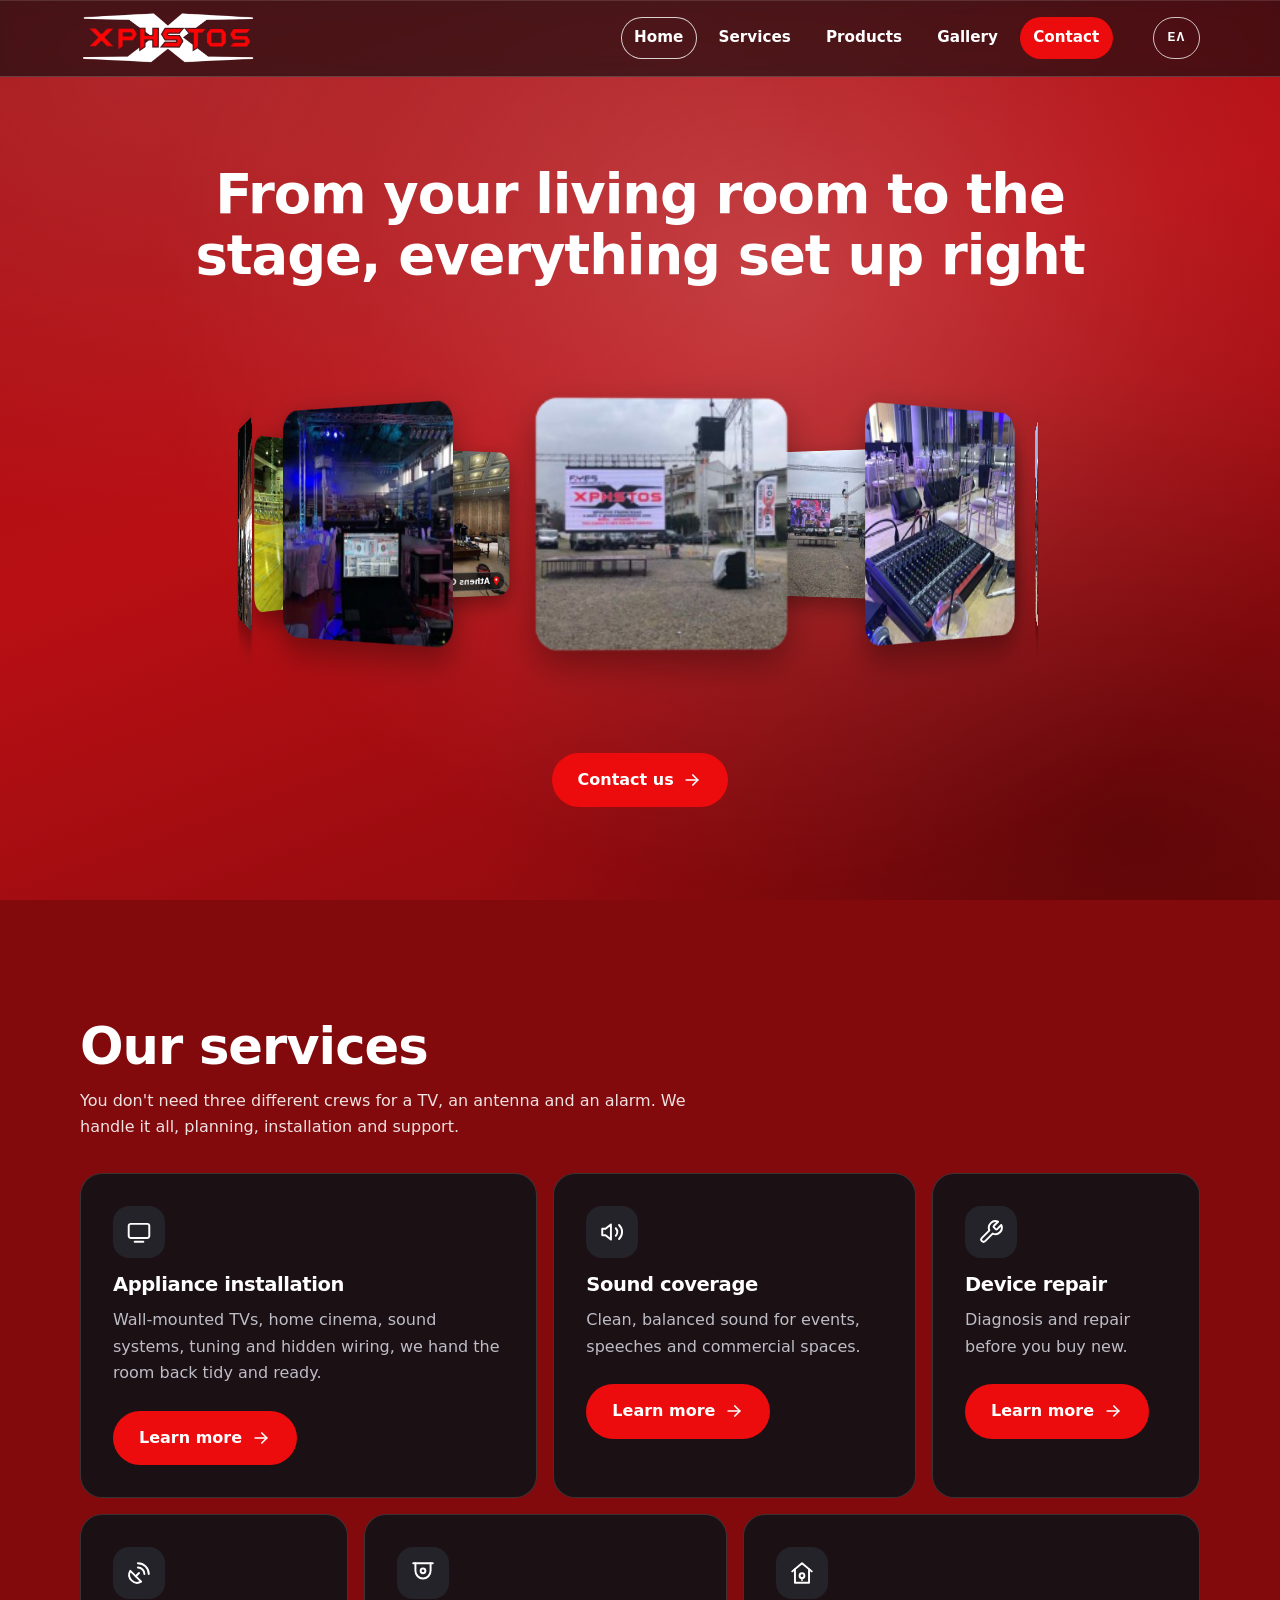
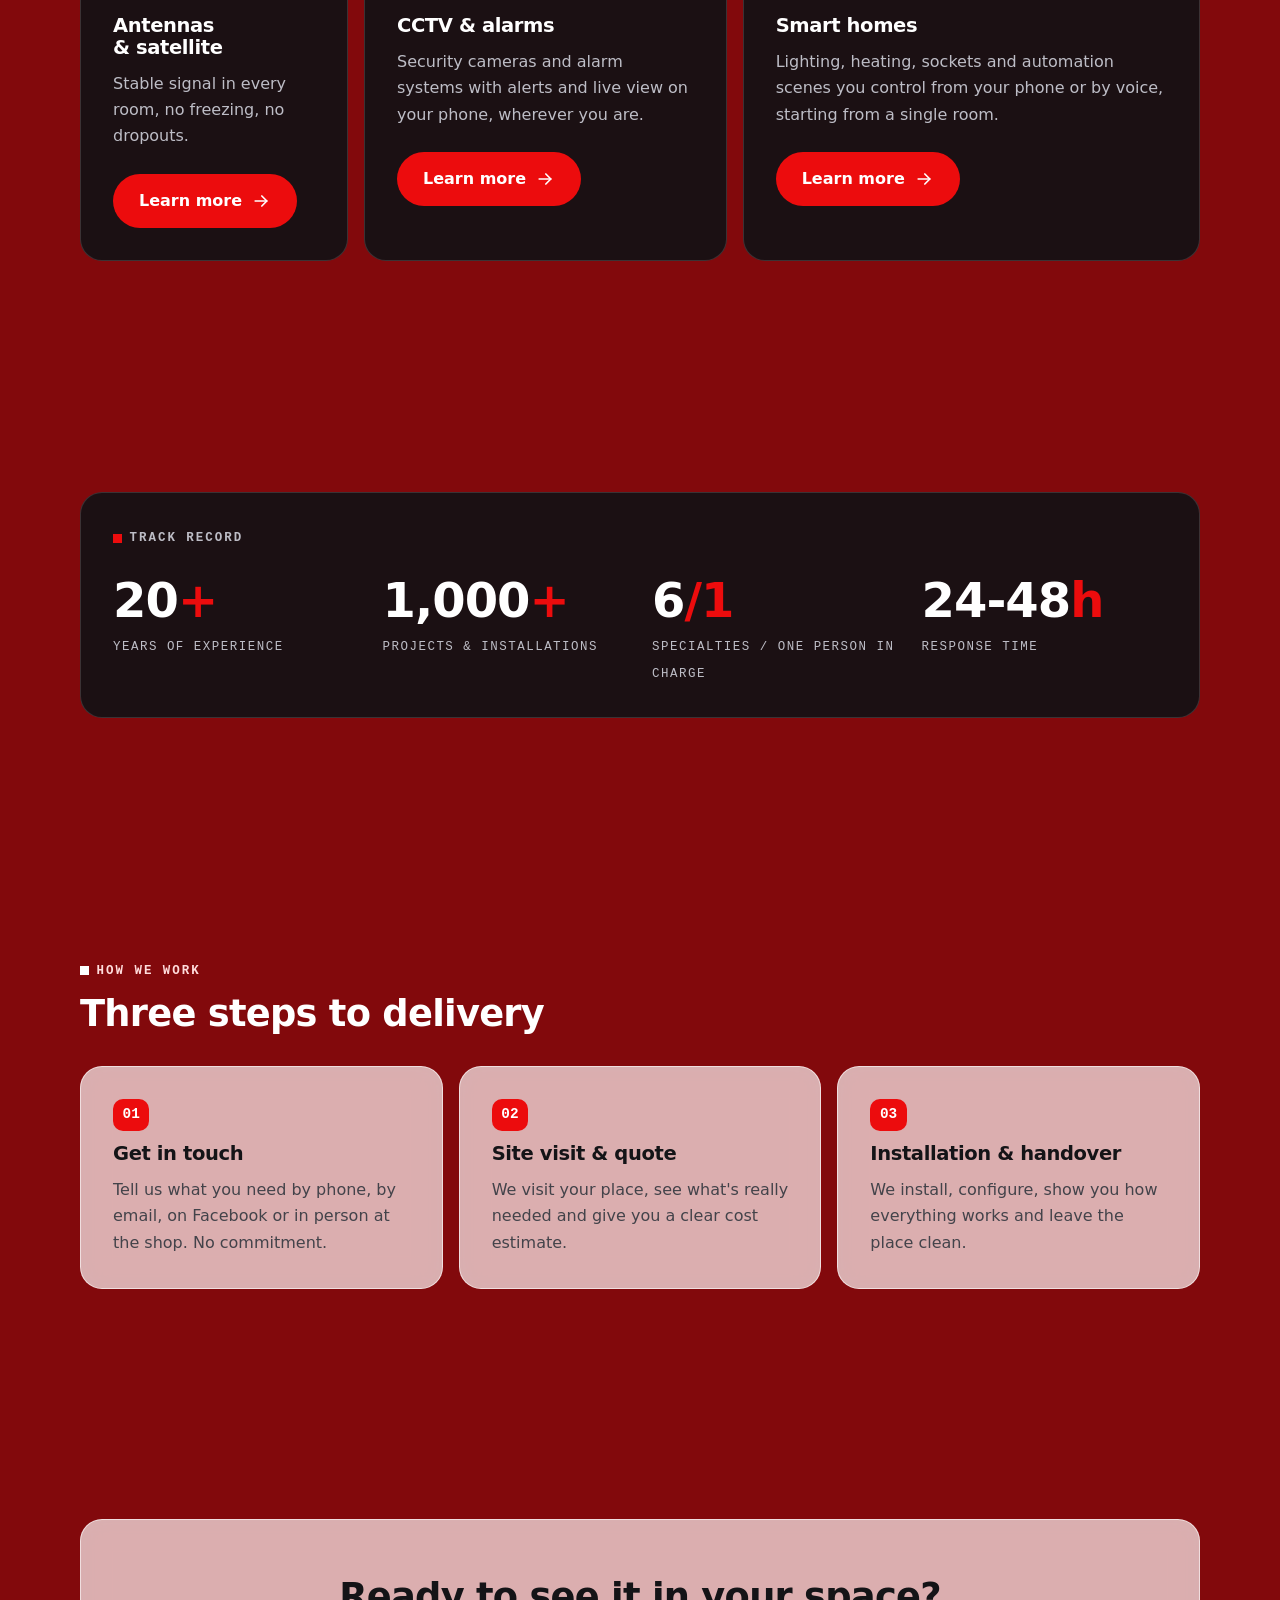
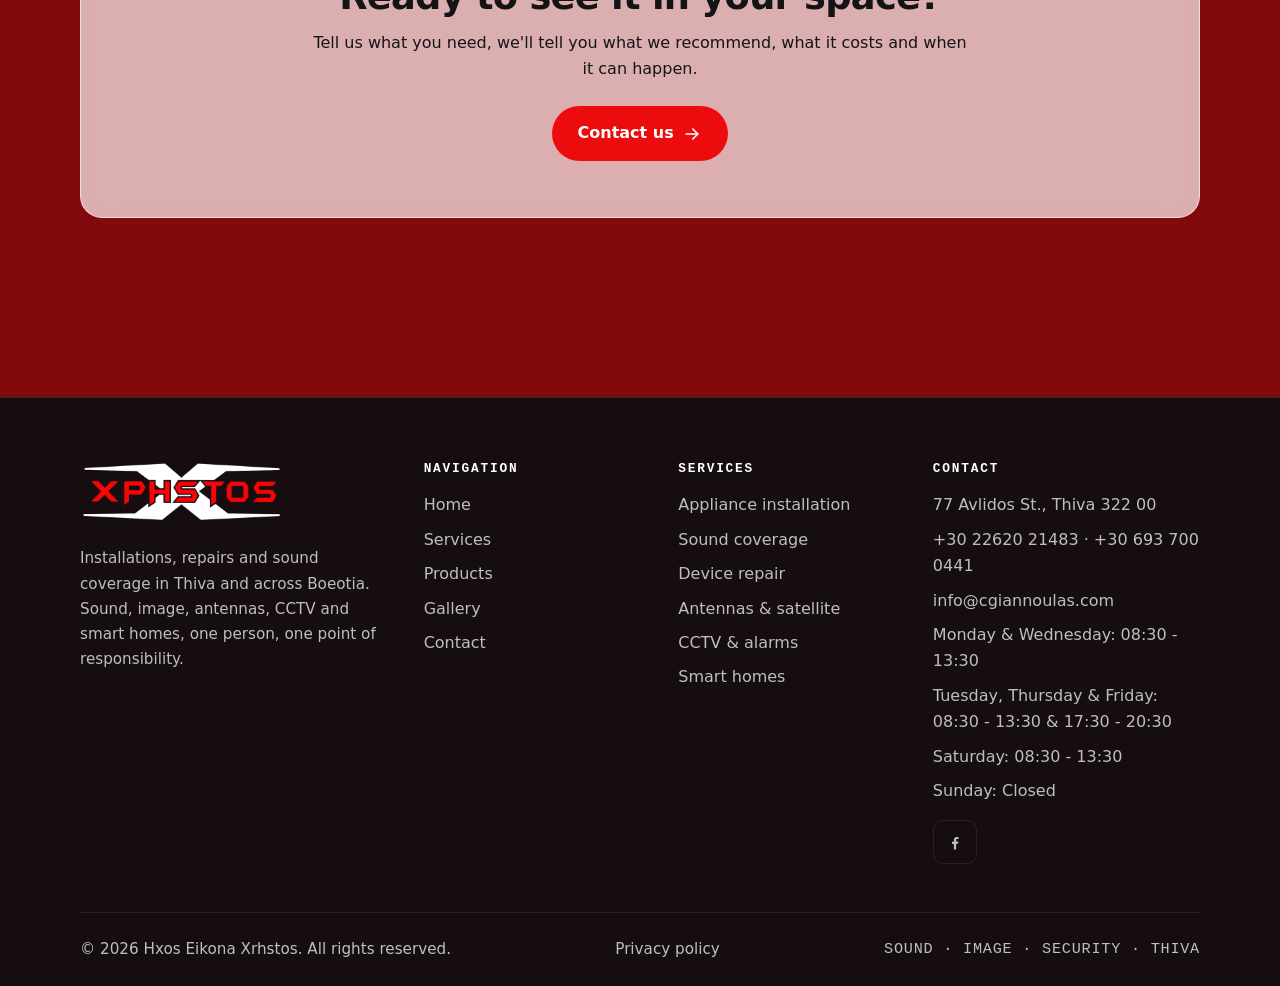
==== commit ce00e799: "Prepare for cgiannoulas.com: info@ email, canonical/hreflang, Cloudflare + Zoho privacy text, robots" ====
--- a/en/index.html
+++ b/en/index.html
@@ -10,24 +10,28 @@
   <meta property="og:locale" content="en_US">
   <meta property="og:title" content="Hxos Eikona Xrhstos - Sound, Image &amp; Security in Thiva">
   <meta property="og:description" content="Installations, sound coverage, repairs, antennas &amp; satellite, CCTV, alarms and smart homes in Thiva and Boeotia.">
-  <meta property="og:image" content="https://nickkol191-create.github.io/hxos_eikona_xrhstos/assets/og-image.jpg">
+  <meta property="og:image" content="https://cgiannoulas.com/assets/og-image.jpg">
   <meta property="og:image:width" content="1200">
   <meta property="og:image:height" content="630">
   <link rel="icon" type="image/png" href="../assets/favicon.png">
   <link rel="apple-touch-icon" href="../assets/apple-touch-icon.png">
   <link rel="stylesheet" href="../styles.css">
-  <link rel="alternate" hreflang="el" href="../index.html">
-  <link rel="alternate" hreflang="en" href="index.html">
+  <link rel="canonical" href="https://cgiannoulas.com/en/">
+  <meta property="og:url" content="https://cgiannoulas.com/en/">
+  <link rel="alternate" hreflang="el" href="https://cgiannoulas.com/">
+  <link rel="alternate" hreflang="en" href="https://cgiannoulas.com/en/">
+  <link rel="alternate" hreflang="x-default" href="https://cgiannoulas.com/">
   <script type="application/ld+json">
   {
     "@context": "https://schema.org",
     "@type": "LocalBusiness",
     "name": "Hxos Eikona Xrhstos",
     "alternateName": "Ήχος Εικόνα Χρήστος",
+    "url": "https://cgiannoulas.com/en/",
     "description": "Appliance installation, sound coverage, device repair, antenna & satellite installation, CCTV alarm systems and smart homes in Thiva, Boeotia, Greece.",
-    "image": "https://nickkol191-create.github.io/hxos_eikona_xrhstos/assets/og-image.jpg",
+    "image": "https://cgiannoulas.com/assets/og-image.jpg",
     "telephone": "+30-22620-21483",
-    "email": "c_giannoulas@yahoo.com",
+    "email": "info@cgiannoulas.com",
     "priceRange": "€€",
     "address": {
       "@type": "PostalAddress",
@@ -306,7 +310,7 @@
           <ul>
             <li>77 Avlidos St., Thiva 322 00</li>
             <li><a href="tel:+302262021483">+30 22620 21483</a> · <a href="tel:+306937000441">+30 693 700 0441</a></li>
-            <li><a href="mailto:c_giannoulas@yahoo.com">c_giannoulas@yahoo.com</a></li>
+            <li><a href="mailto:info@cgiannoulas.com">info@cgiannoulas.com</a></li>
             <li>Monday &amp; Wednesday: 08:30 - 13:30</li>
             <li>Tuesday, Thursday &amp; Friday: 08:30 - 13:30 &amp; 17:30 - 20:30</li>
             <li>Saturday: 08:30 - 13:30</li>
--- a/styles.css
+++ b/styles.css
@@ -1250,7 +1250,16 @@
   .merge-media .tile-img,
   .merge-media .tile-media { order: 2; }
 
-  .merge-media .tile-img { min-height: clamp(240px, 52vw, 400px); }
+  /* Ολόκληρη η φωτογραφία, χωρίς κόψιμο: φυσική αναλογία, και σε πολύ
+     ψηλές φωτογραφίες (tablet) χωράει ολόκληρη με σκούρο φόντο στα πλάγια. */
+  .merge-media .tile-img { min-height: 0; background: #0f0f12; }
+  .merge-media .tile-img img {
+    position: static;
+    display: block;
+    height: auto;
+    max-height: 75vh;
+    object-fit: contain;
+  }
 }
 
 @media (max-width: 639.98px) {
@@ -1267,8 +1276,6 @@
     border-top-right-radius: 0;
     border-top: 0;
   }
-
-  .merge-media .tile-img { min-height: 240px; }
 }
 
 /* ---- foldable service cards on the homepage (phone only) ------------ */
@@ -2235,6 +2242,9 @@
 .vid-toggle.is-paused .i-play { display: block; }
 .vid-toggle.is-paused .i-pause { display: none; }
 
+/* γκαλερί: κουμπί πλήρους οθόνης κάτω αριστερά (video.js) */
+.vid-full { right: auto; left: 10px; }
+
 @media (hover: hover) and (pointer: fine) {
   .vid-toggle:hover { background: var(--clr-accent); border-color: var(--clr-accent); }
 }
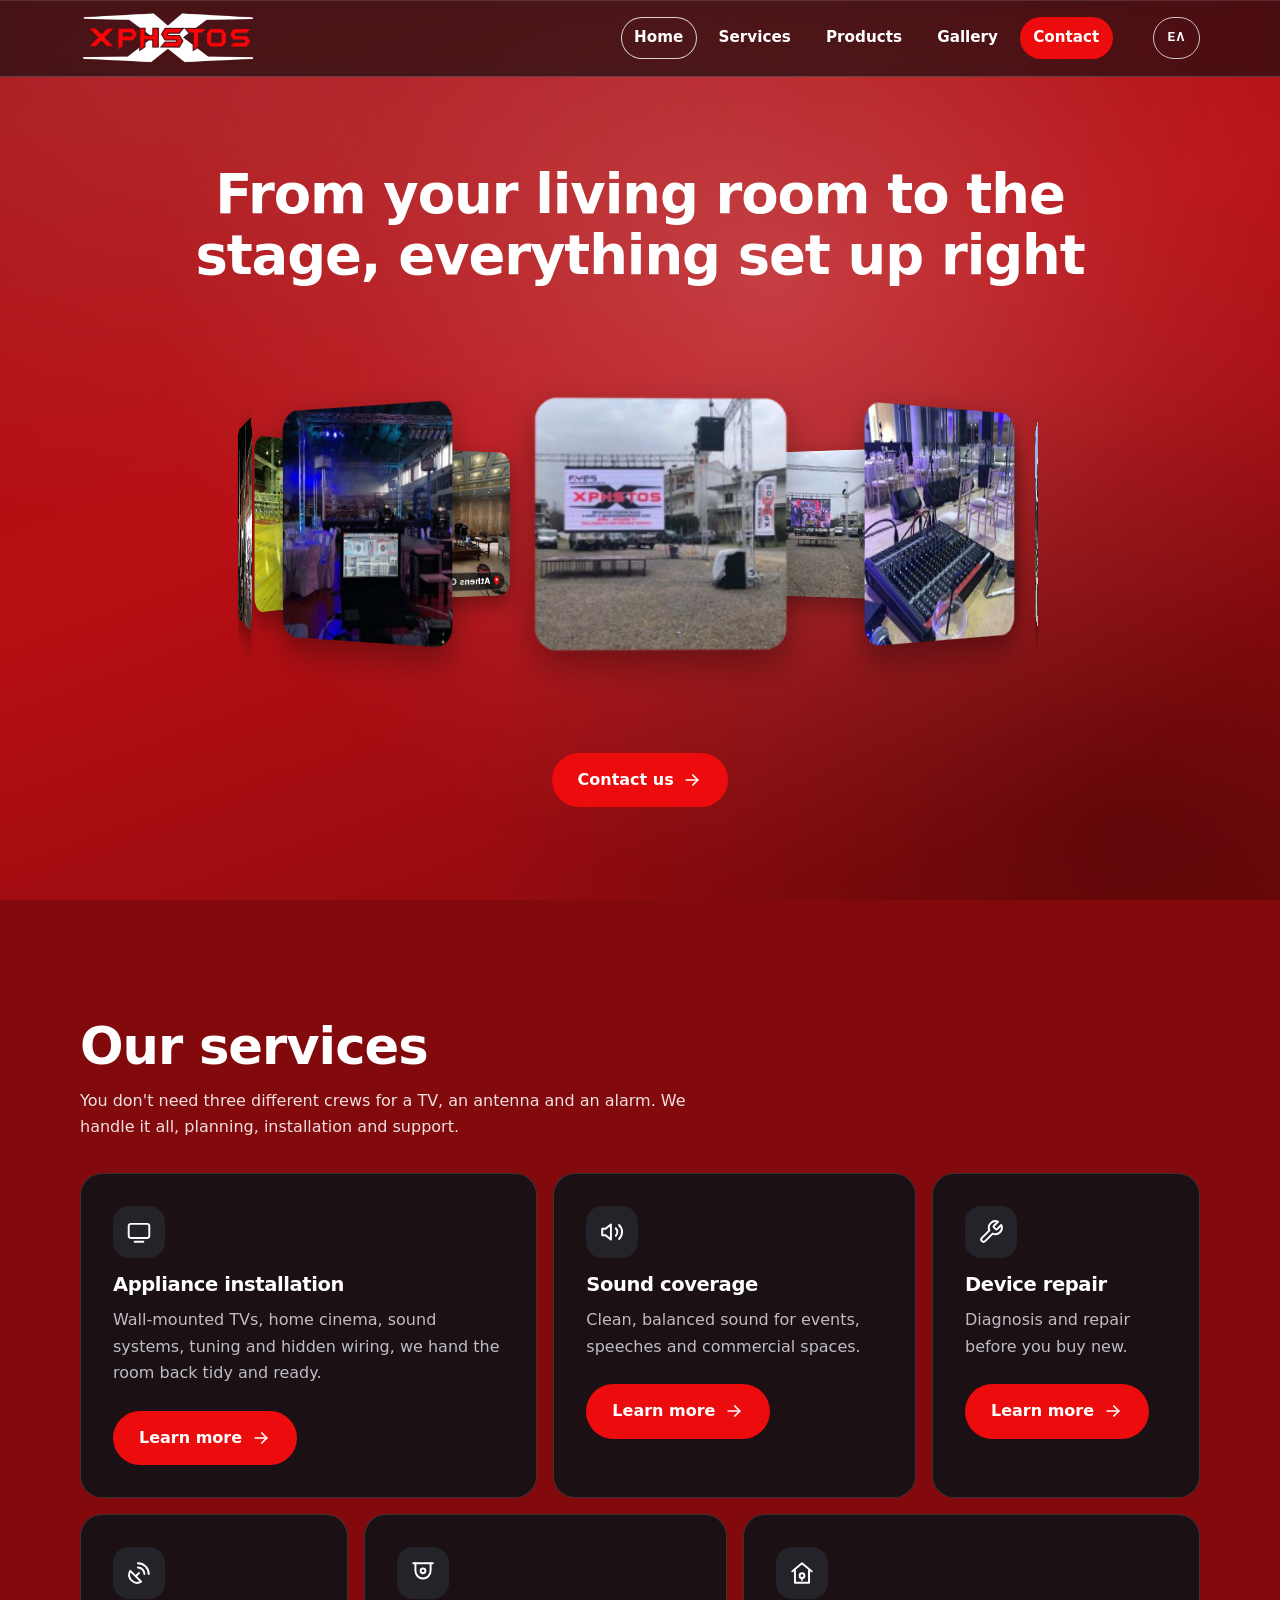
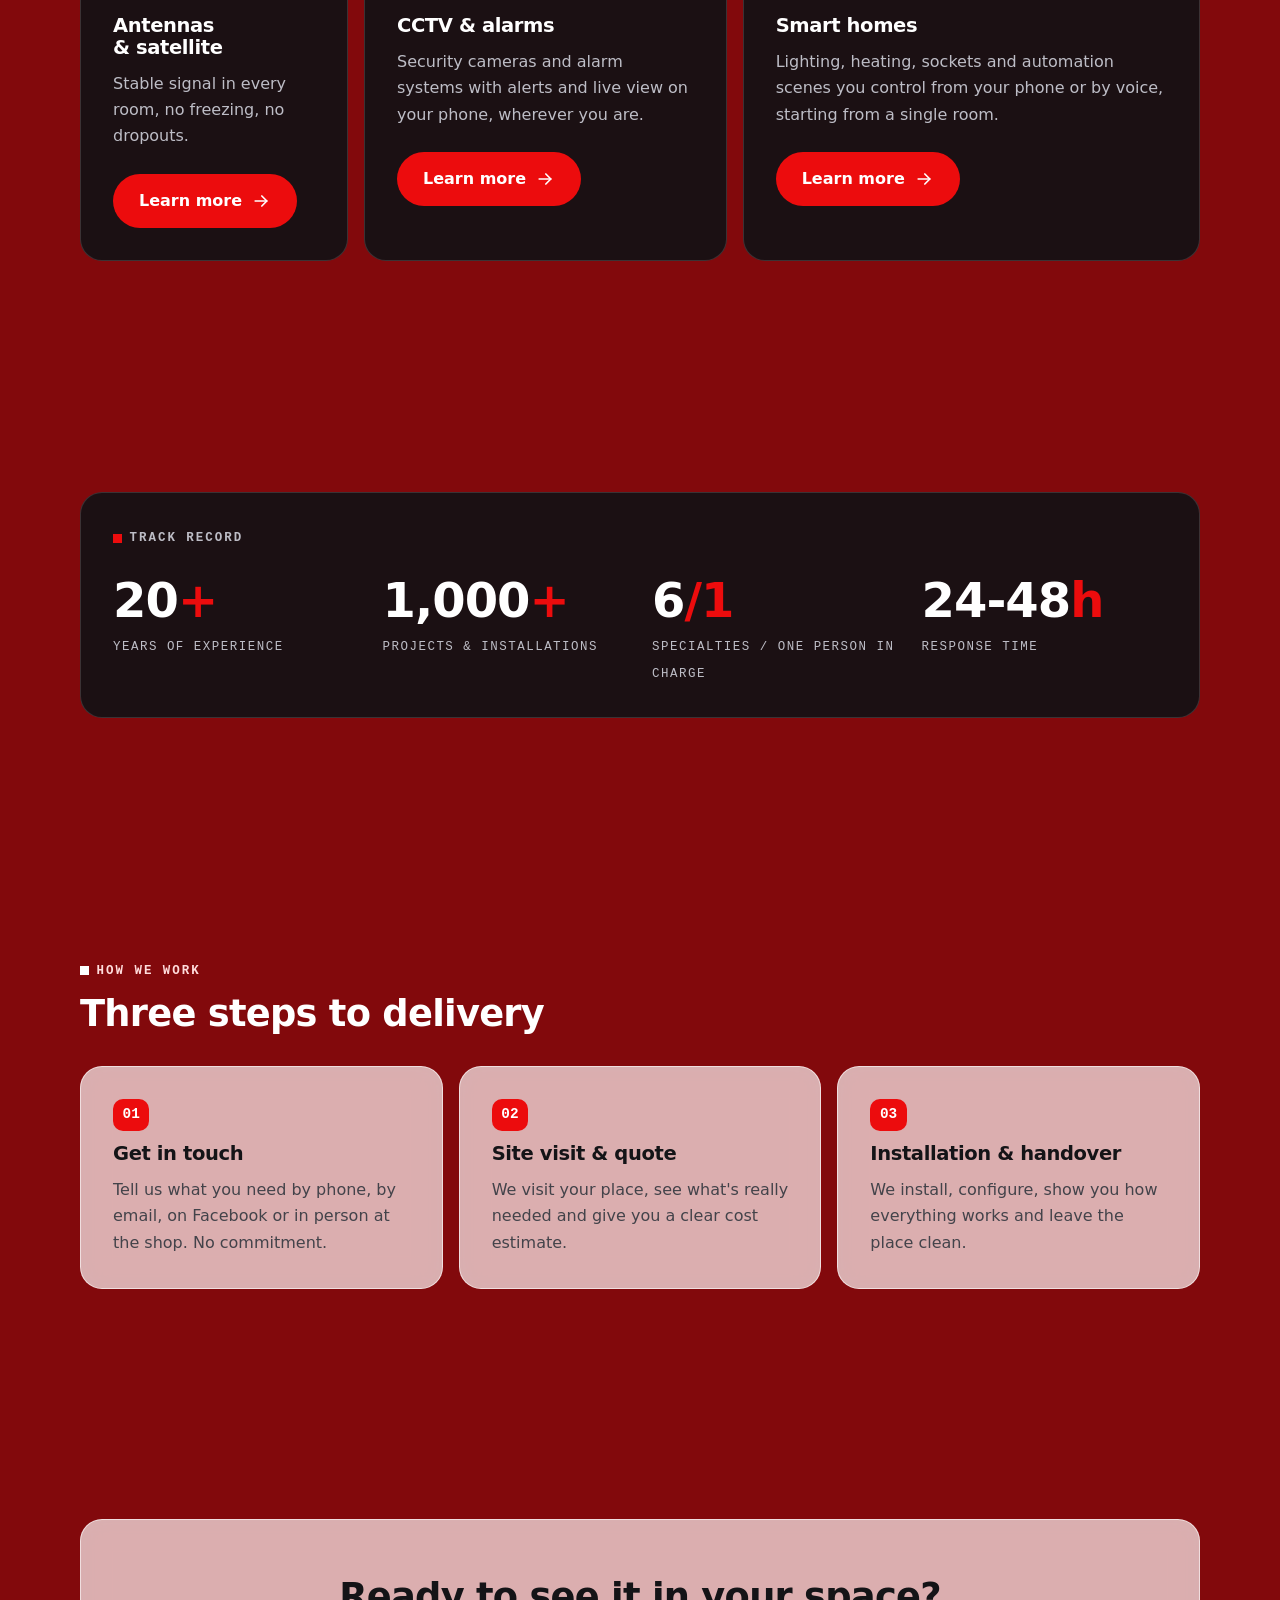
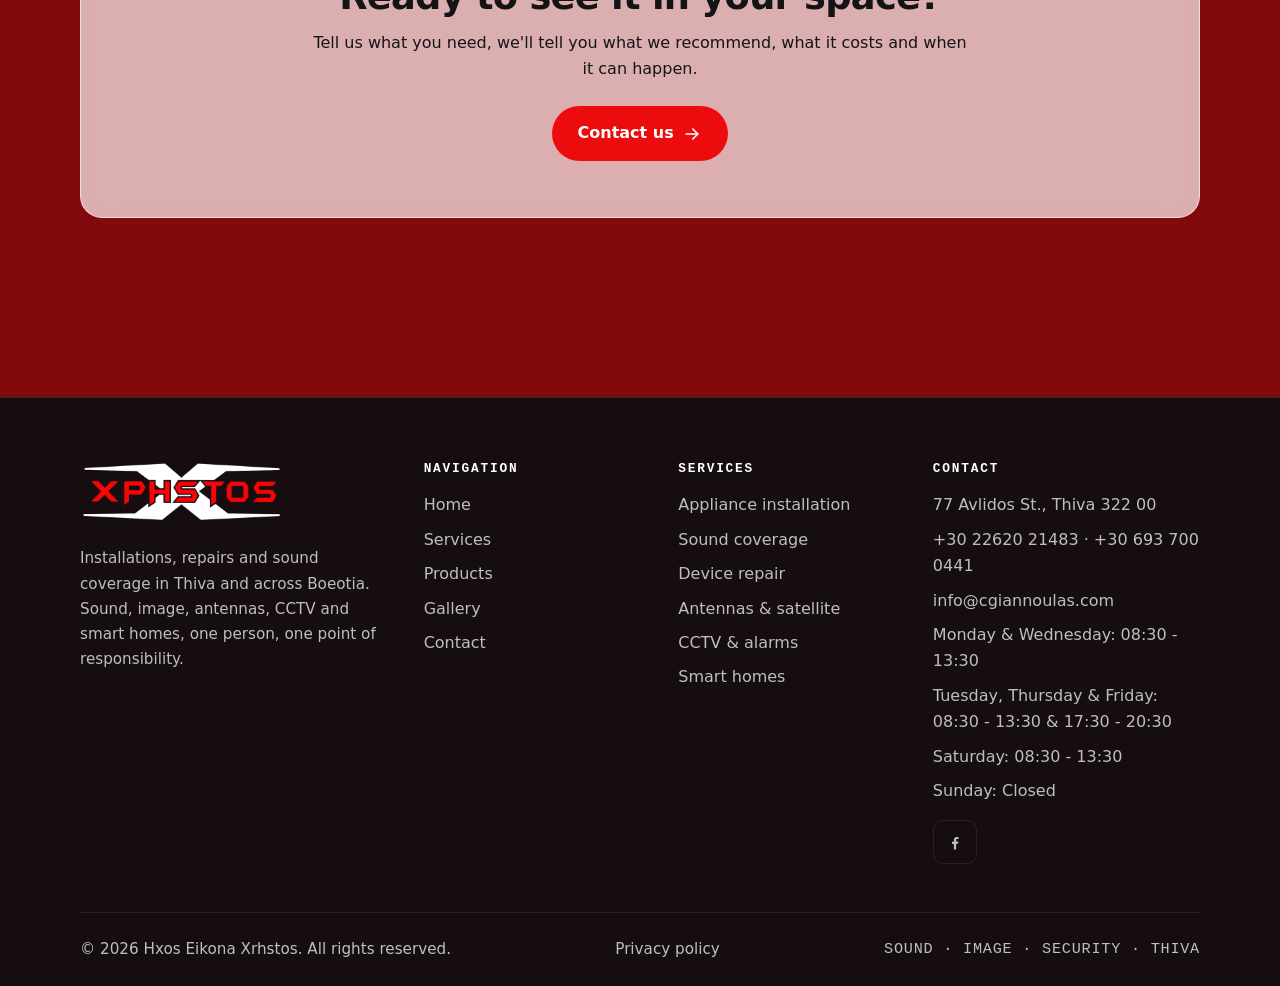
==== commit e8918c98: "Home photo: Back closes the photo instead of leaving; Greek labels typed in capitals without tonos -" ====
--- a/en/index.html
+++ b/en/index.html
@@ -15,7 +15,7 @@
   <meta property="og:image:height" content="630">
   <link rel="icon" type="image/png" href="../assets/favicon.png">
   <link rel="apple-touch-icon" href="../assets/apple-touch-icon.png">
-  <link rel="stylesheet" href="../styles.css">
+  <link rel="stylesheet" href="../styles.css?v=2">
   <link rel="canonical" href="https://cgiannoulas.com/en/">
   <meta property="og:url" content="https://cgiannoulas.com/en/">
   <link rel="alternate" hreflang="el" href="https://cgiannoulas.com/">
@@ -331,6 +331,6 @@
     </div>
   </footer>
   <script src="../assets/js/glass.js" defer></script>
-  <script src="../assets/js/hero-carousel.js" defer></script>
+  <script src="../assets/js/hero-carousel.js?v=2" defer></script>
 </body>
 </html>
--- a/styles.css
+++ b/styles.css
@@ -131,10 +131,15 @@
   font-size: 0.78rem;
   font-weight: 600;
   letter-spacing: 0.16em;
-  text-transform: uppercase;
   color: var(--clr-accent-deep);
   margin-bottom: var(--sp-3);
 }
+
+/* κεφαλαία με CSS μόνο στα αγγλικά. Στις ελληνικές σελίδες οι ετικέτες
+   (.eyebrow, .stat span, .compare thead th, .site-footer h4) γράφονται
+   κεφαλαία με το χέρι στο HTML, χωρίς τόνους: το text-transform κρατά
+   τους τόνους σε Safari/iOS και όπου λείπει το lang="el" */
+.eyebrow:lang(en) { text-transform: uppercase; }
 
 .eyebrow::before {
   content: "";
@@ -519,9 +524,10 @@
   font-family: var(--font-mono);
   font-size: 0.78rem;
   letter-spacing: 0.12em;
-  text-transform: uppercase;
   color: var(--clr-on-dark-soft);
 }
+
+.stat span:lang(en) { text-transform: uppercase; }
 
 .tile:not(.tile-dark) .stat span { color: var(--clr-ink-soft); }
 
@@ -641,9 +647,10 @@
   font-family: var(--font-mono);
   font-size: 0.78rem;
   letter-spacing: 0.12em;
-  text-transform: uppercase;
   color: var(--clr-ink-soft);
 }
+
+.compare thead th:lang(en) { text-transform: uppercase; }
 
 .compare tbody th { font-weight: 600; }
 
@@ -837,9 +844,10 @@
   font-size: 0.8rem;
   font-weight: 600;
   letter-spacing: 0.14em;
-  text-transform: uppercase;
   margin-bottom: var(--sp-4);
 }
+
+.site-footer h4:lang(en) { text-transform: uppercase; }
 
 .site-footer ul { display: grid; gap: var(--sp-2); }
 
